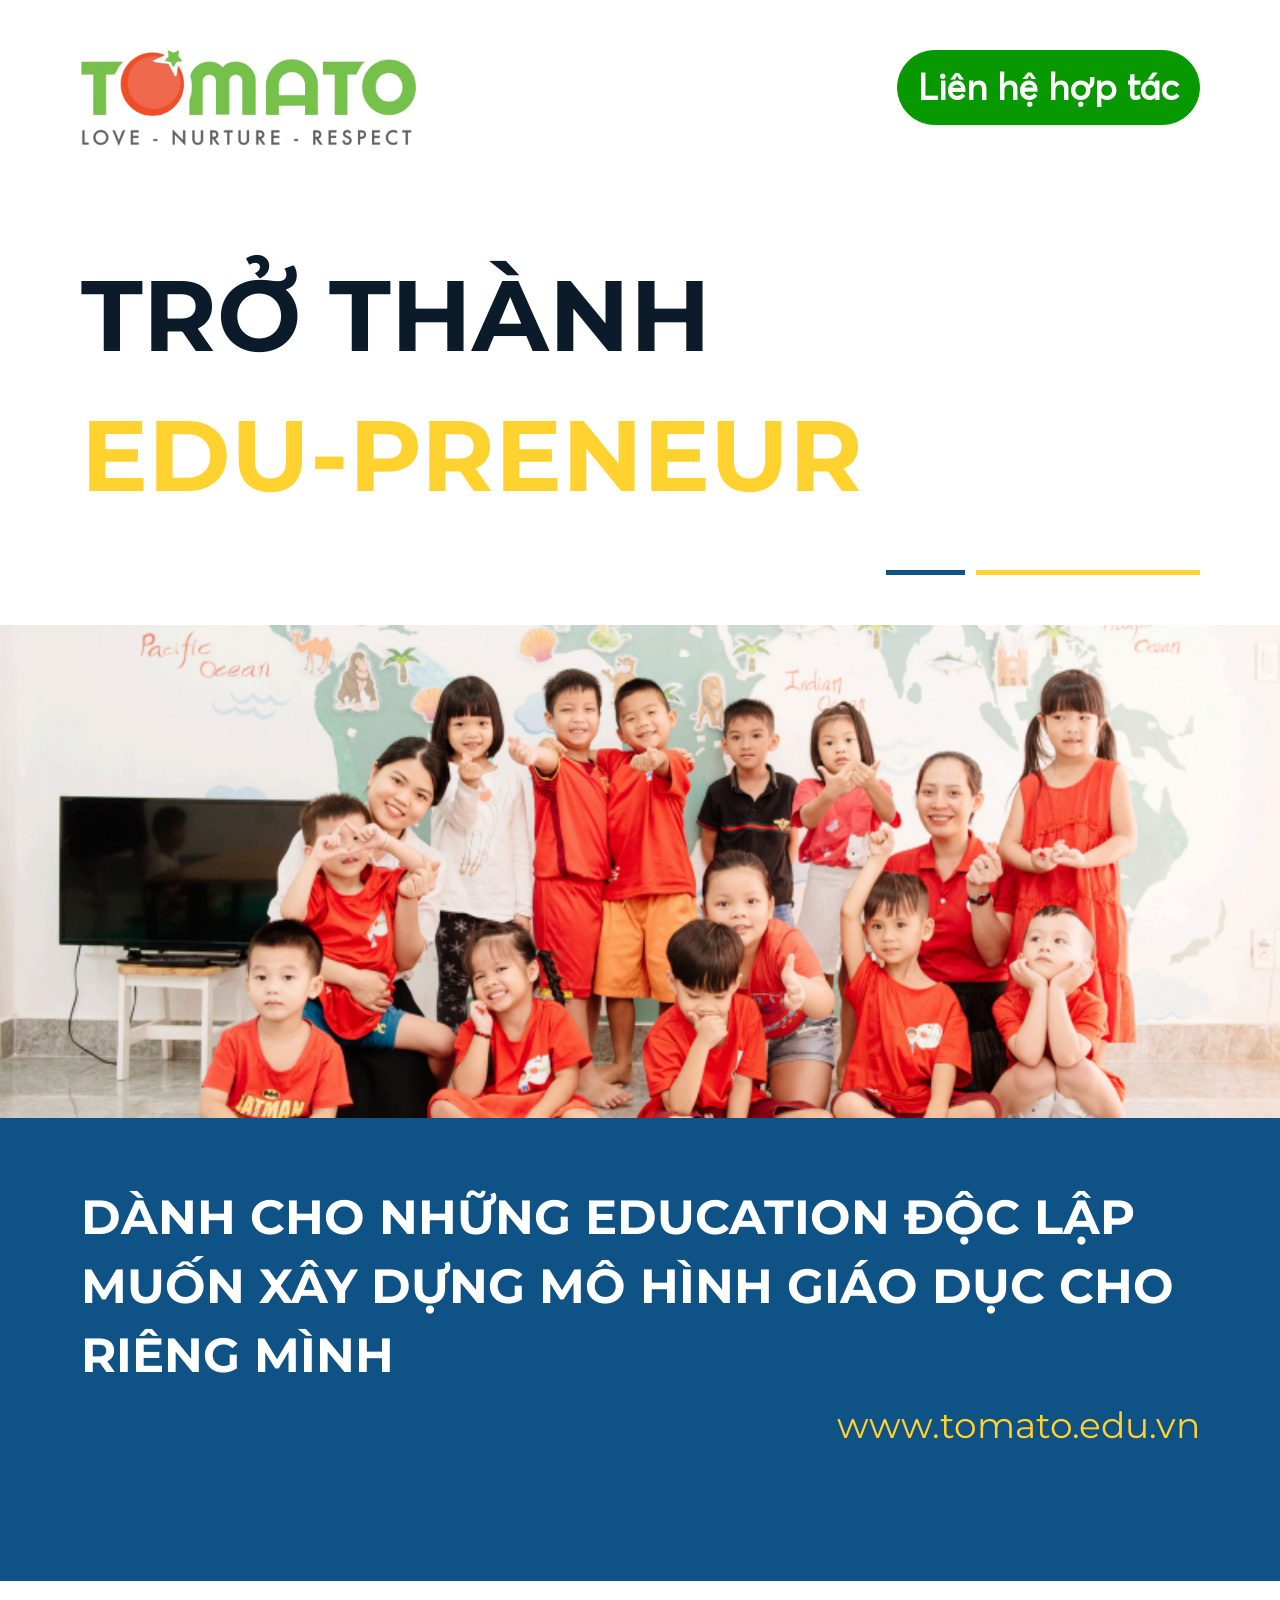
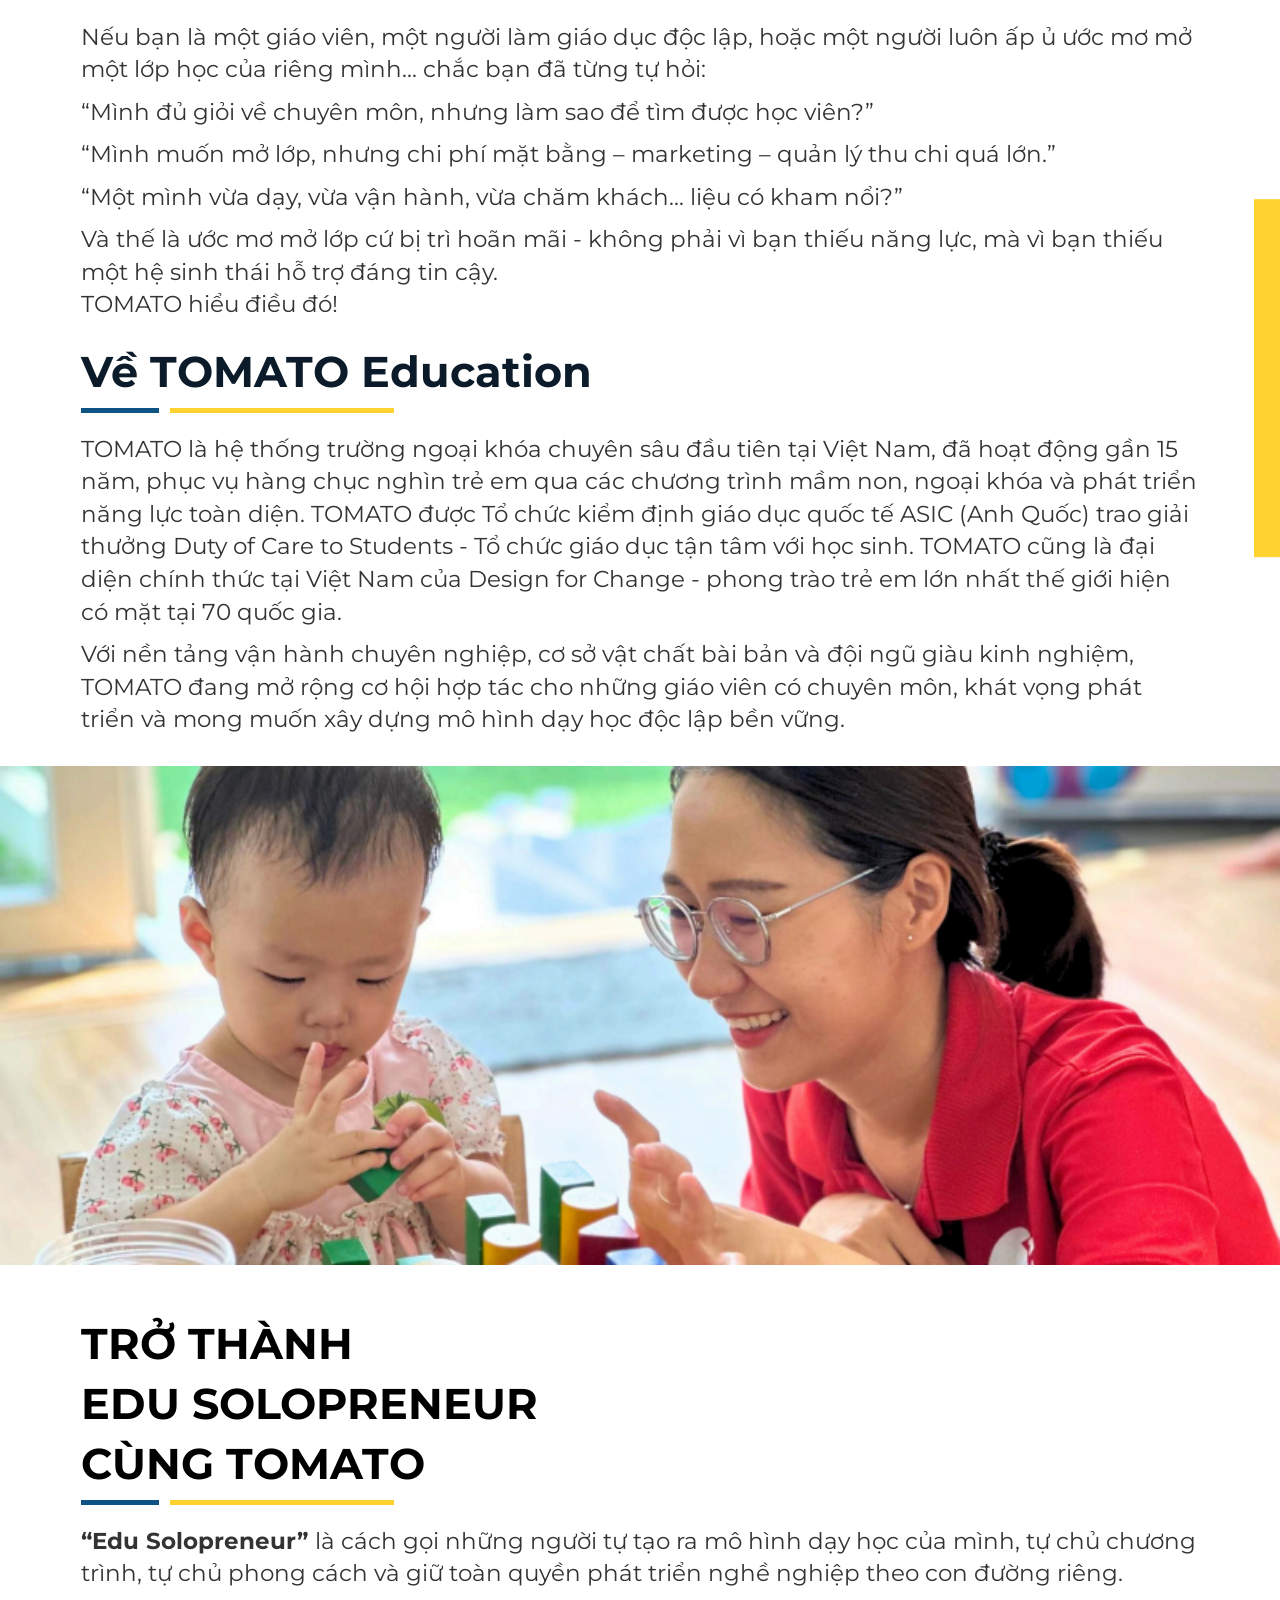
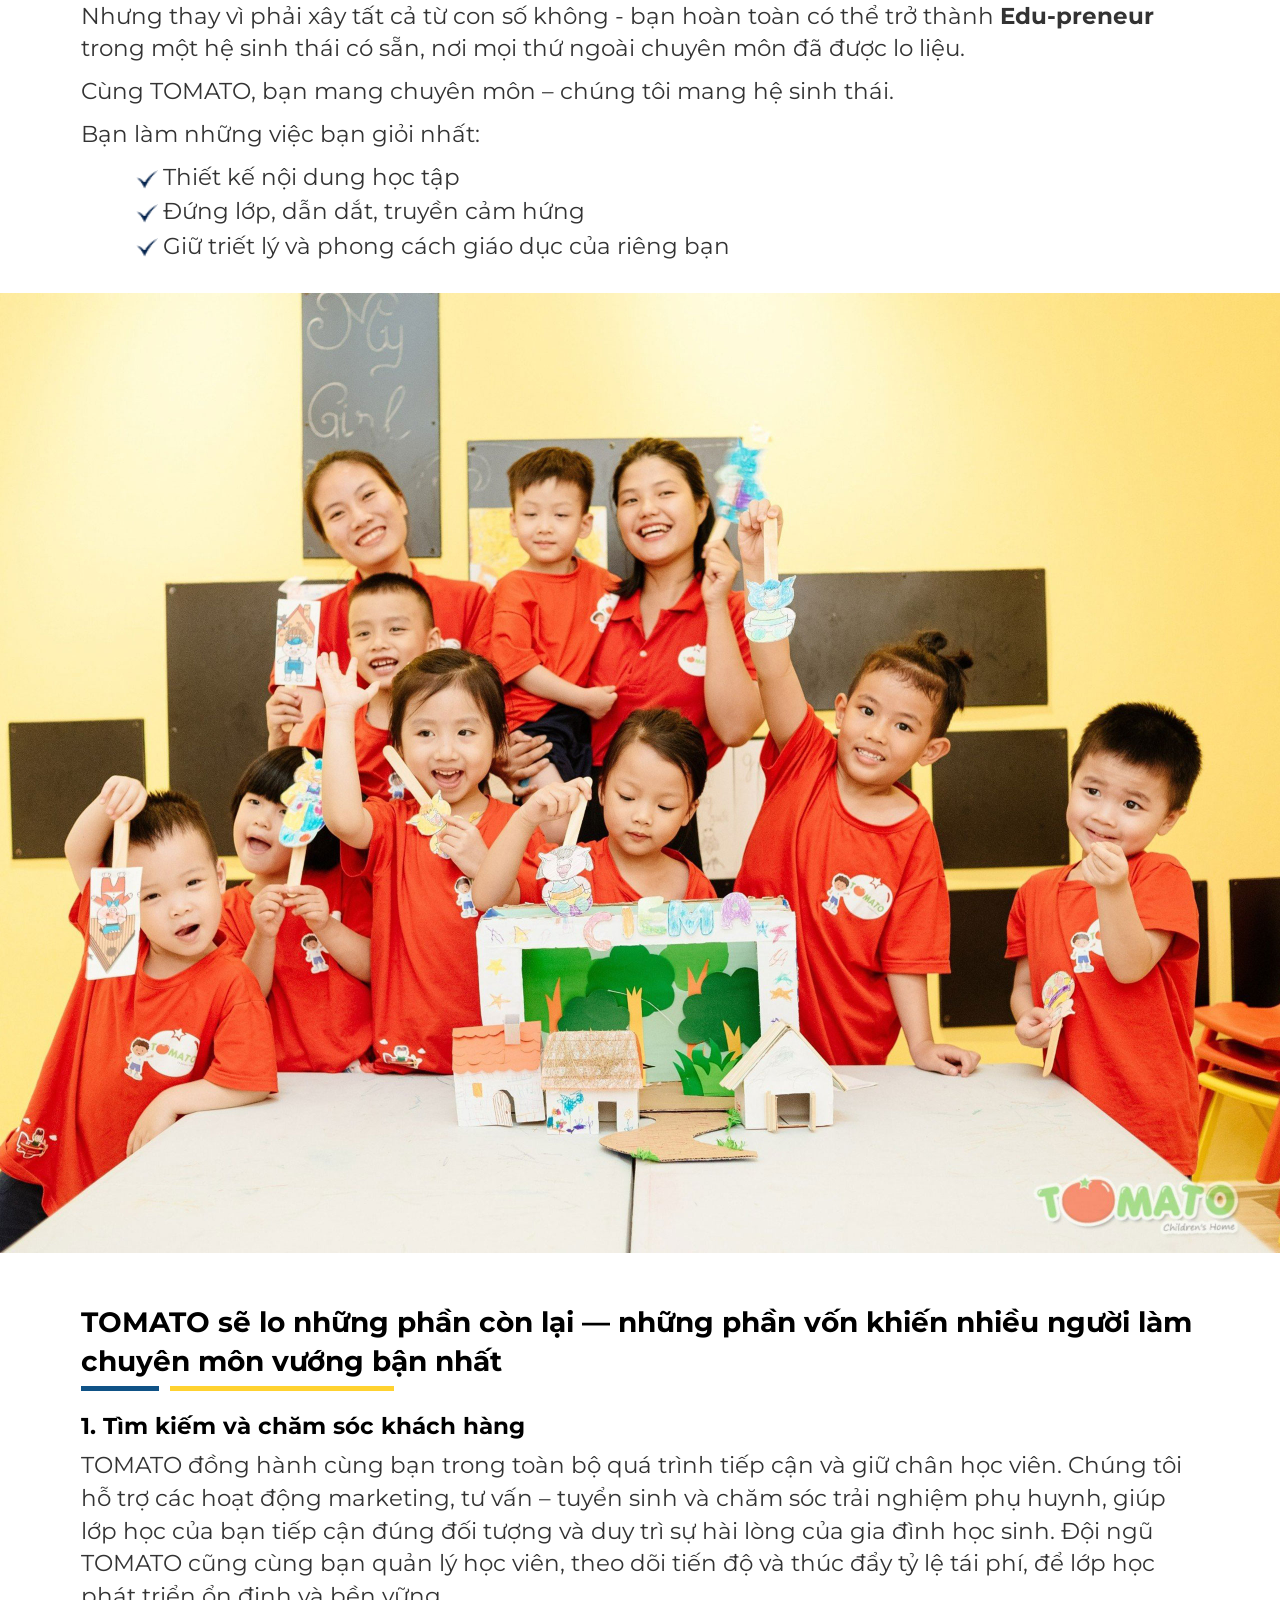
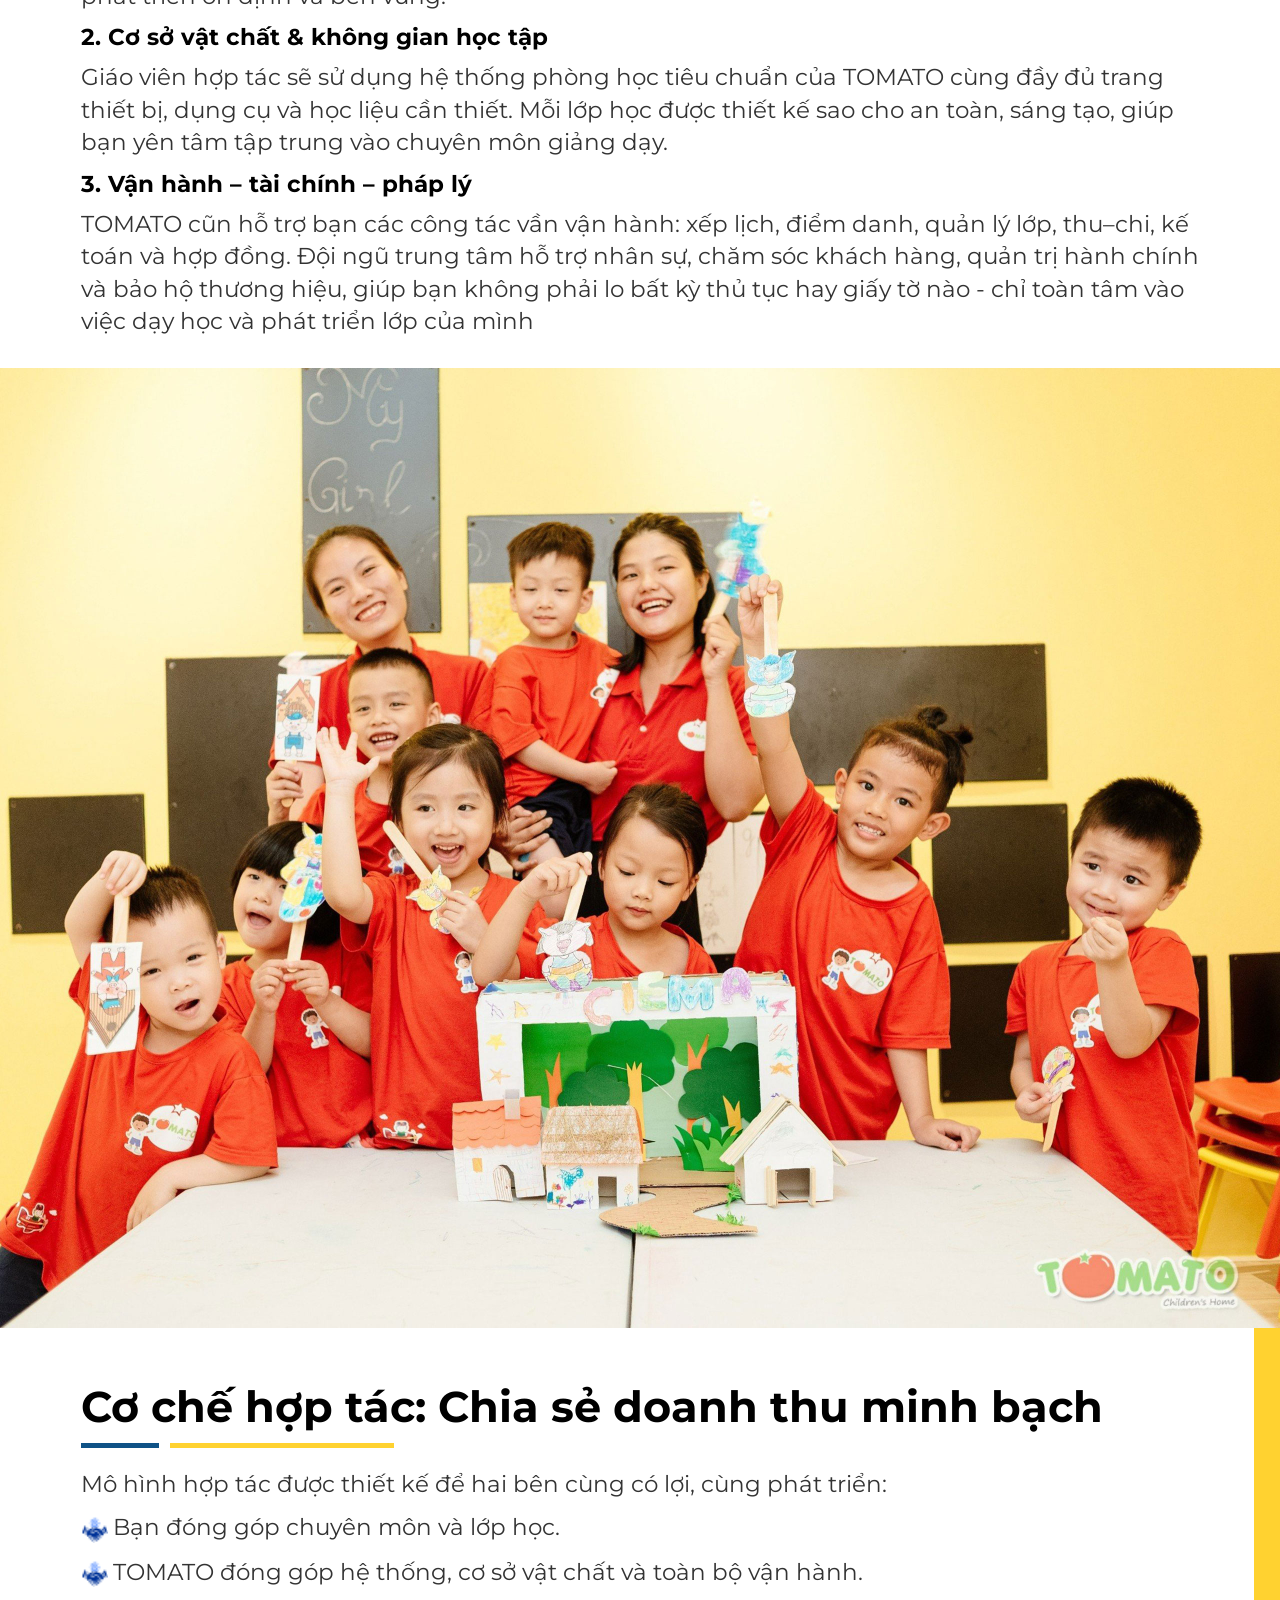
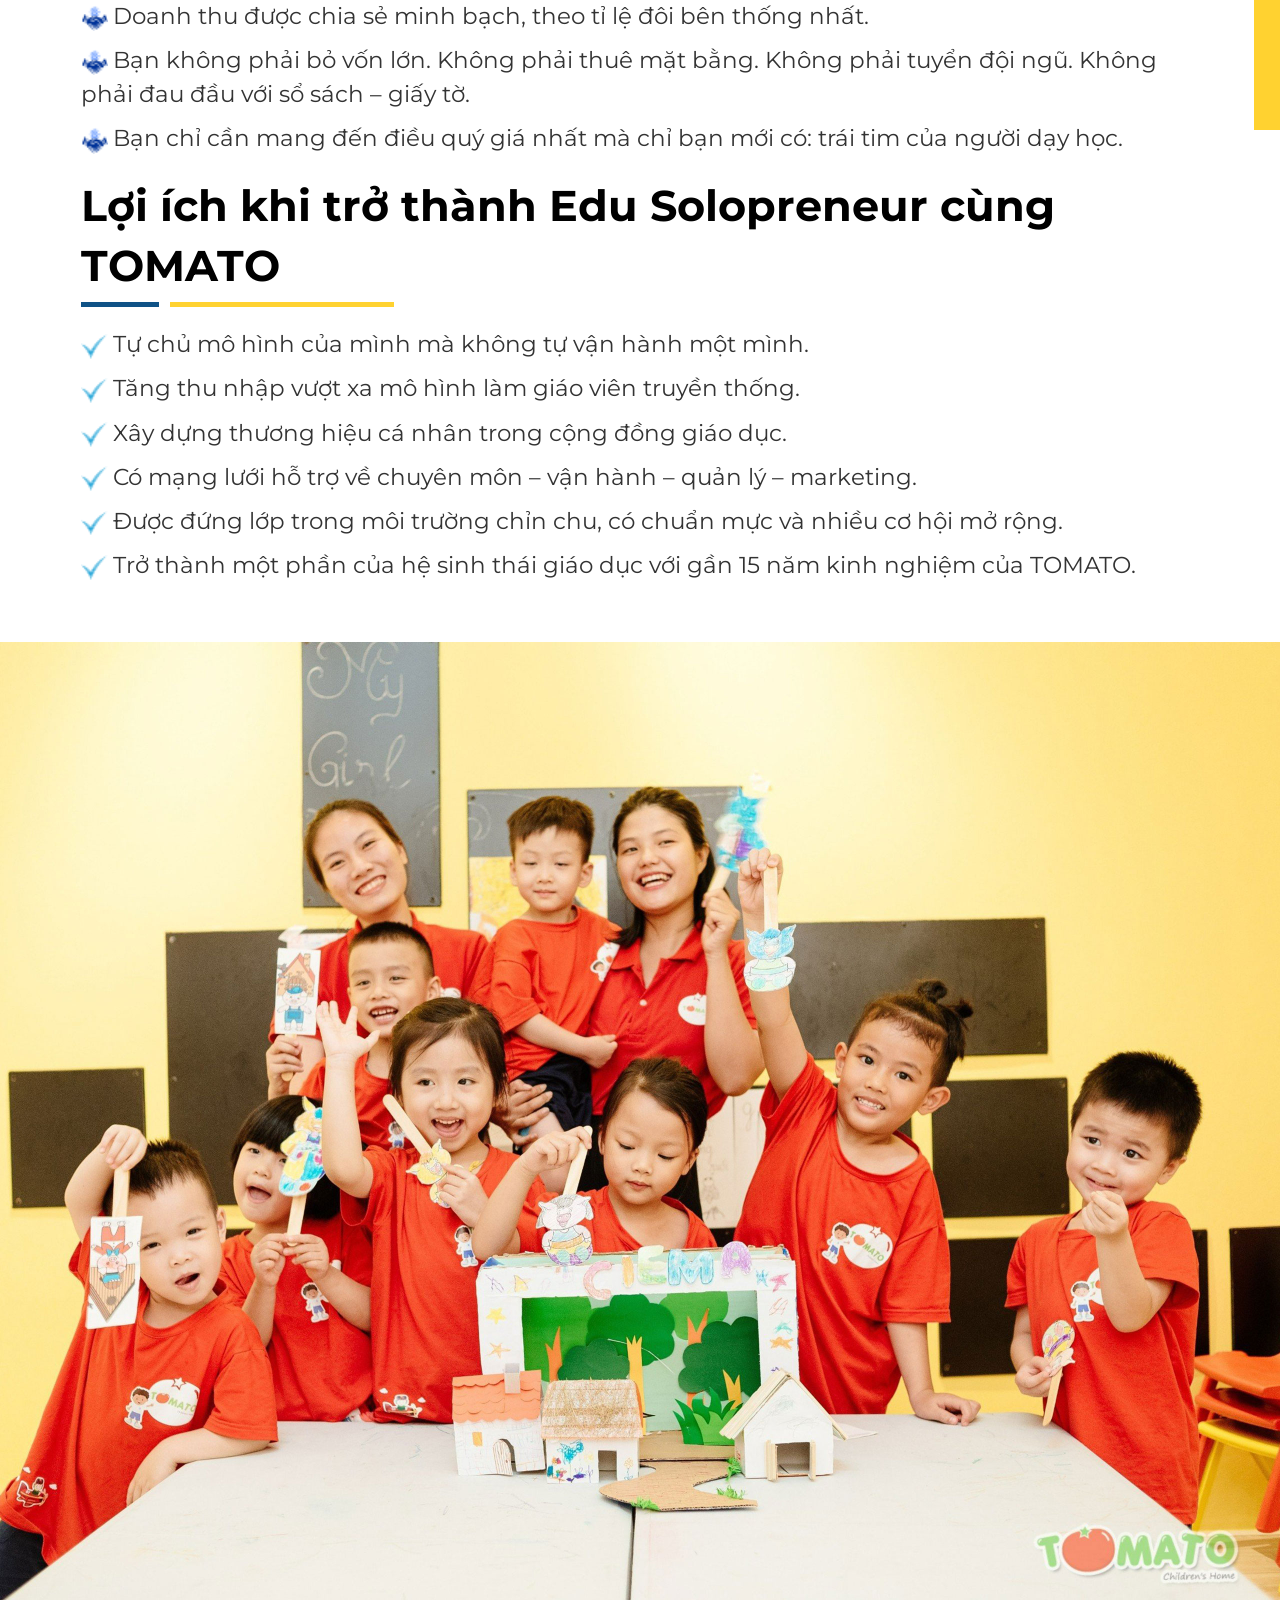
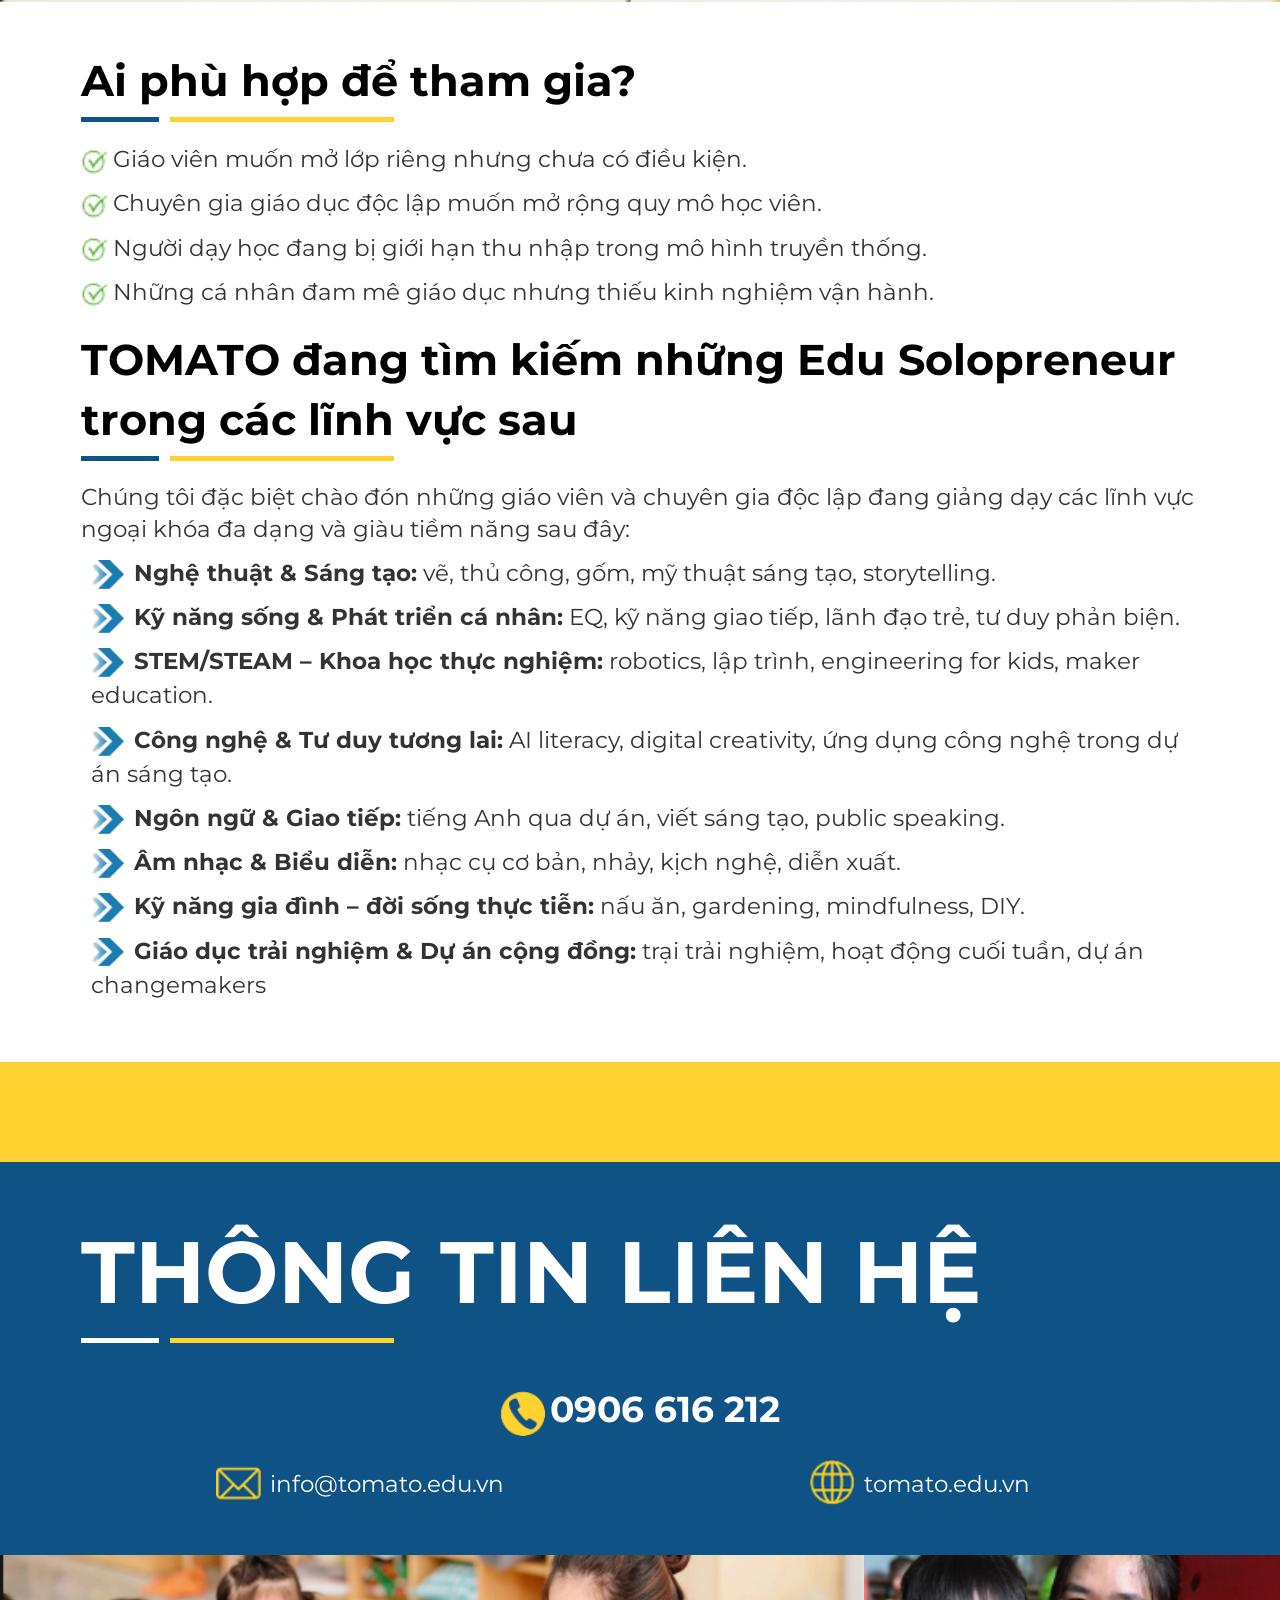
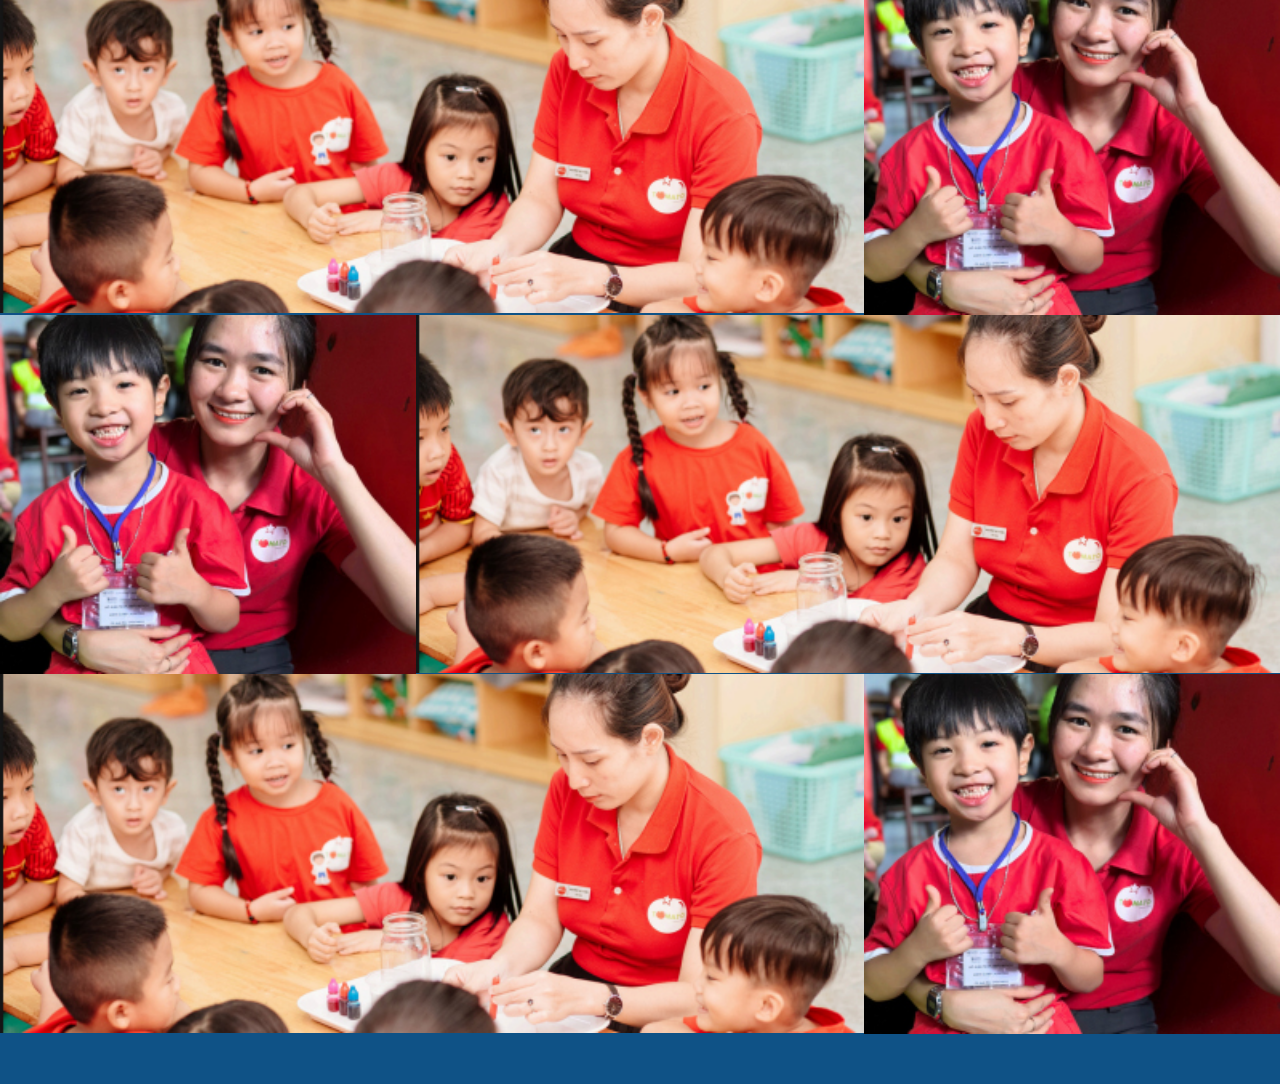
==== edu-preneur.html @ 55b8531f "update page" ====
<!DOCTYPE html>
<html>
<head>
  <meta charset="utf-8">
  <title></title>	
  <meta name="viewport" content="width=device-width, initial-scale=1">
  <link href="vendor/bootstrap/bootstrap.min.css" rel="stylesheet" type="text/css">
  <link href="vendor/bootstrap-5/bootstrap.min.css" rel="stylesheet" type="text/css">
  <link href="vendor/wow/animation.css" rel="stylesheet" type="text/css">
  <link rel="preconnect" href="https://fonts.googleapis.com">
  <link rel="preconnect" href="https://fonts.gstatic.com" crossorigin>
  <link href="https://fonts.googleapis.com/css2?family=Montserrat:wght@300;500;700&display=swap" rel="stylesheet">
  <link href="vendor/owlcarousel/owl.carousel.min.css" rel="stylesheet" type="text/css">
  <link href="vendor/owlcarousel/owl.theme.default.min.css" rel="stylesheet" type="text/css">
  <link href="vendor/fancybox/jquery.fancybox.min.css" rel="stylesheet" type="text/css">
  <link href="vendor/semantic/semantic.min.css" rel="stylesheet">
  <link href="css/style.css" rel="stylesheet" media="screen">
</head>
<body>
    <div class="page-main page-preneur">
        <div class="container">
            <div class="md-header clearfix">
                <a href="#" class="logo"><img src="./images/preneur/logo.png" alt=""></a>
                <a href="https://forms.gle/WWkGbHKQeKwdA5vWA" target="_blank" class="md-button">Liên hệ hợp tác</a>
            </div>
            
        </div>
        <div class="section-1" id="section-1">
            <div class="container">
                <h1>Trở thành <span>edu-preneur</span></h1>
                

            </div>
            <img src="./images/preneur/img-1.jpg" alt="">
            <div class="md-content">
                <div class="container">
                    <p>Dành cho những education độc lập muốn xây dựng mô hình giáo dục cho riêng mình</p>
                    <a href="https://tomato.edu.vn/" target="_blank">www.tomato.edu.vn</a>
                </div>
            </div>
        </div>
        <div class="section-6">
            <div class="md-relative">
                <div class="container">
                    <div class="md-top">
                        <p>Nếu bạn là một giáo viên, một người làm giáo dục độc lập, hoặc một người luôn ấp ủ ước mơ mở một lớp học của riêng mình... chắc bạn đã từng tự hỏi:</p>
                        <p>“Mình đủ giỏi về chuyên môn, nhưng làm sao để tìm được học viên?”</p>
                        <p>“Mình muốn mở lớp, nhưng chi phí mặt bằng – marketing – quản lý thu chi quá lớn.”</p>
                        <p>“Một mình vừa dạy, vừa vận hành, vừa chăm khách... liệu có kham nổi?”</p>
                        <p>Và thế là ước mơ mở lớp cứ bị trì hoãn mãi - không phải vì bạn thiếu năng lực, mà vì bạn thiếu một hệ sinh thái hỗ trợ đáng tin cậy. <br> TOMATO hiểu điều đó!</p>
                    </div>
                    <h2>Về TOMATO Education</h2>
                    <div class="md-bot">
                        <p>TOMATO là hệ thống trường ngoại khóa chuyên sâu đầu tiên tại Việt Nam, đã hoạt động gần 15 năm, phục vụ hàng chục nghìn trẻ em qua các chương trình mầm non, ngoại khóa và phát triển năng lực toàn diện. TOMATO được Tổ chức kiểm định giáo dục quốc tế ASIC (Anh Quốc) trao giải thưởng Duty of Care to Students - Tổ chức giáo dục tận tâm với học sinh. TOMATO cũng là đại diện chính thức tại Việt Nam của Design for Change - phong trào trẻ em lớn nhất thế giới hiện có mặt tại 70 quốc gia.</p>
                        <p>Với nền tảng vận hành chuyên nghiệp, cơ sở vật chất bài bản và đội ngũ giàu kinh nghiệm, TOMATO đang mở rộng cơ hội hợp tác cho những giáo viên có chuyên môn, khát vọng phát triển và mong muốn xây dựng mô hình dạy học độc lập bền vững.</p>
                    </div>
                    
                </div>
                <div class="bg-sc-6"></div>
            </div>
            <img src="./images/preneur/img-2.jpg" alt="">
        </div>
        <div class="section-7">
            <div class="container">
                <h2>Trở thành <br>edu SOLOPRENEUR<br>CÙNG TOMATO</h2>
                <div class="md-content">
                    <p><strong>“Edu Solopreneur” </strong>là cách gọi những người tự tạo ra mô hình dạy học của mình, tự chủ chương trình, tự chủ phong cách và giữ toàn quyền phát triển nghề nghiệp theo con đường riêng.</p>
                    <p>Nhưng thay vì phải xây tất cả từ con số không - bạn hoàn toàn có thể trở thành <strong>Edu-preneur</strong> trong một hệ sinh thái có sẵn, nơi mọi thứ ngoài chuyên môn đã được lo liệu.</p>
                    <p>Cùng TOMATO, bạn mang chuyên môn – chúng tôi mang hệ sinh thái.</p>
                    <p>Bạn làm những việc bạn giỏi nhất:</p>
                    <span><img src="./images/preneur/ico-1.png" alt="">Thiết kế nội dung học tập</span>
                    <span><img src="./images/preneur/ico-1.png" alt="">Đứng lớp, dẫn dắt, truyền cảm hứng</span>
                    <span><img src="./images/preneur/ico-1.png" alt="">Giữ triết lý và phong cách giáo dục của riêng bạn</span>
                </div>
                
            </div>
            <img src="./images/slide-2.jpg" alt="">
        </div>
        <div class="section-8">
            <div class="container">
                <h2>TOMATO sẽ lo những phần còn lại — những phần vốn khiến nhiều người làm chuyên môn vướng bận nhất</h2>
                <h6>1. Tìm kiếm và chăm sóc khách hàng</h6>
                <p>TOMATO đồng hành cùng bạn trong toàn bộ quá trình tiếp cận và giữ chân học viên. Chúng tôi hỗ trợ các hoạt động marketing, tư vấn – tuyển sinh và chăm sóc trải nghiệm phụ huynh, giúp lớp học của bạn tiếp cận đúng đối tượng và duy trì sự hài lòng của gia đình học sinh. Đội ngũ TOMATO cũng cùng bạn quản lý học viên, theo dõi tiến độ và thúc đẩy tỷ lệ tái phí, để lớp học phát triển ổn định và bền vững.</p>
                <h6>2. Cơ sở vật chất & không gian học tập</h6>
                <p>Giáo viên hợp tác sẽ sử dụng hệ thống phòng học tiêu chuẩn của TOMATO cùng đầy đủ trang thiết bị, dụng cụ và học liệu cần thiết. Mỗi lớp học được thiết kế sao cho an toàn, sáng tạo, giúp bạn yên tâm tập trung vào chuyên môn giảng dạy.</p>
                <h6>3. Vận hành – tài chính – pháp lý</h6>
                <p>TOMATO cũn hỗ trợ bạn các công tác vần vận hành: xếp lịch, điểm danh, quản lý lớp, thu–chi, kế toán và hợp đồng. Đội ngũ trung tâm hỗ trợ nhân sự, chăm sóc khách hàng, quản trị hành chính và bảo hộ thương hiệu, giúp bạn không phải lo bất kỳ thủ tục hay giấy tờ nào - chỉ toàn tâm vào việc dạy học và phát triển lớp của mình</p>
                
            </div>
            <img src="./images/slide-2.jpg" alt="">
        </div>
        <div class="section-9">
           <div class="md-relative">
               <div class="container">
                   <h2>Cơ chế hợp tác: Chia sẻ doanh thu minh bạch</h2>
                   <p>Mô hình hợp tác được thiết kế để hai bên cùng có lợi, cùng phát triển:</p>
                   <span><img src="./images/preneur/ico-4.png" alt="">Bạn đóng góp chuyên môn và lớp học.</span>
                   <span><img src="./images/preneur/ico-4.png" alt="">TOMATO đóng góp hệ thống, cơ sở vật chất và toàn bộ vận hành.</span>
                   <span><img src="./images/preneur/ico-4.png" alt="">Doanh thu được chia sẻ minh bạch, theo tỉ lệ đôi bên thống nhất.</span>
                   <span><img src="./images/preneur/ico-4.png" alt="">Bạn không phải bỏ vốn lớn. Không phải thuê mặt bằng. Không phải tuyển đội ngũ. Không phải đau đầu với sổ sách – giấy tờ.</span>
                   <span><img src="./images/preneur/ico-4.png" alt="">Bạn chỉ cần mang đến điều quý giá nhất mà chỉ bạn mới có: trái tim của người dạy học.</span>
                   <h2>Lợi ích khi trở thành Edu Solopreneur cùng TOMATO</h2>
                   <span><img src="./images/preneur/ico-5.png" alt="">Tự chủ mô hình của mình mà không tự vận hành một mình.</span>
                   <span><img src="./images/preneur/ico-5.png" alt="">Tăng thu nhập vượt xa mô hình làm giáo viên truyền thống.</span>
                   <span><img src="./images/preneur/ico-5.png" alt="">Xây dựng thương hiệu cá nhân trong cộng đồng giáo dục.</span>
                   <span><img src="./images/preneur/ico-5.png" alt="">Có mạng lưới hỗ trợ về chuyên môn – vận hành – quản lý – marketing.</span>
                   <span><img src="./images/preneur/ico-5.png" alt="">Được đứng lớp trong môi trường chỉn chu, có chuẩn mực và nhiều cơ hội mở rộng.</span>
                   <span><img src="./images/preneur/ico-5.png" alt="">Trở thành một phần của hệ sinh thái giáo dục với gần 15 năm kinh nghiệm của TOMATO.</span>
               </div>
               <div class="bg-re-9"></div>
           </div>
            <img src="./images/slide-2.jpg" alt="" class="img-sc-9">
            <div class="container">
                <h2>Ai phù hợp để tham gia?</h2>
                <span><img src="./images/preneur/ico-3.png" alt="">Giáo viên muốn mở lớp riêng nhưng chưa có điều kiện.</span>
                <span><img src="./images/preneur/ico-3.png" alt="">Chuyên gia giáo dục độc lập muốn mở rộng quy mô học viên.</span>
                <span><img src="./images/preneur/ico-3.png" alt="">Người dạy học đang bị giới hạn thu nhập trong mô hình truyền thống.</span>
                <span><img src="./images/preneur/ico-3.png" alt="">Những cá nhân đam mê giáo dục nhưng thiếu kinh nghiệm vận hành.</span>
                <h2>TOMATO đang tìm kiếm những Edu Solopreneur trong các lĩnh vực sau</h2>
                <p>Chúng tôi đặc biệt chào đón những giáo viên và chuyên gia độc lập đang giảng dạy các lĩnh vực ngoại khóa đa dạng và giàu tiềm năng sau đây:</p>
                <div class="md-bot">
                    <span><img src="./images/preneur/ico-2.png" alt=""><strong>Nghệ thuật & Sáng tạo:</strong> vẽ, thủ công, gốm, mỹ thuật sáng tạo, storytelling.</span>
                    <span><img src="./images/preneur/ico-2.png" alt=""><strong>Kỹ năng sống & Phát triển cá nhân:</strong> EQ, kỹ năng giao tiếp, lãnh đạo trẻ, tư duy phản biện.</span>
                    <span><img src="./images/preneur/ico-2.png" alt=""><strong>STEM/STEAM – Khoa học thực nghiệm:</strong> robotics, lập trình, engineering for kids, maker education.</span>
                    <span><img src="./images/preneur/ico-2.png" alt=""><strong>Công nghệ & Tư duy tương lai:</strong> AI literacy, digital creativity, ứng dụng công nghệ trong dự án sáng tạo.</span>
                    <span><img src="./images/preneur/ico-2.png" alt=""><strong>Ngôn ngữ & Giao tiếp:</strong> tiếng Anh qua dự án, viết sáng tạo, public speaking.</span>
                    <span><img src="./images/preneur/ico-2.png" alt=""><strong>Âm nhạc & Biểu diễn:</strong> nhạc cụ cơ bản, nhảy, kịch nghệ, diễn xuất.</span>
                    <span><img src="./images/preneur/ico-2.png" alt=""><strong>Kỹ năng gia đình – đời sống thực tiễn:</strong> nấu ăn, gardening, mindfulness, DIY.</span>
                    <span><img src="./images/preneur/ico-2.png" alt=""><strong>Giáo dục trải nghiệm & Dự án cộng đồng:</strong> trại trải nghiệm, hoạt động cuối tuần, dự án changemakers</span>
                </div>
                <div class="bg-sc-9"></div>
            </div>
        </div>
    </div>
    <footer class="footer-preneur">
        <div class="container">
            <h2>THÔNG TIN LIÊN HỆ</h2>
            <div class="md-col">
                <a href="tel:0906616212">
                    <img src="./images/preneur/ico-phone.png" alt="">
                    <span>0906 616 212</span>
                </a>
            </div>
            <div class="md-col-1 clearfix">
                <a href="mailto:info@tomato.edu.vn">
                    <img src="./images/preneur/ico-mail.png" alt="">
                    <span>info@tomato.edu.vn</span>
                </a>
                <a href="https://tomato.edu.vn/" target="_blank">
                    <img src="./images/preneur/ico-web.png" alt="">
                    <span>tomato.edu.vn</span>
                </a>
            </div>
        </div>
        <div class="md-img">
            <div class="md-row clearfix">
                <div class="md-col-1">
                    <img src="./images/preneur/img-3.jpg" alt="">
                </div>
                <div class="md-col-2">
                    <img src="./images/preneur/img-4.jpg" alt="">
                </div>
            </div>
            <div class="md-row clearfix">
                <div class="md-col-2">
                    <img src="./images/preneur/img-4.jpg" alt="">
                </div>
                <div class="md-col-1">
                    <img src="./images/preneur/img-3.jpg" alt="">
                </div>
            </div>
            <div class="md-row clearfix">
                <div class="md-col-1">
                    <img src="./images/preneur/img-3.jpg" alt="">
                </div>
                <div class="md-col-2">
                    <img src="./images/preneur/img-4.jpg" alt="">
                </div>
            </div>
        </div>
    </footer>
</body>
<script src="vendor/jquery/jquery-3.4.1.min.js"></script>
<script src="vendor/bootstrap/bootstrap.min.js"></script>
<script src="vendor/bootstrap-5/bootstrap.min.js"></script>
<script src="vendor/owlcarousel/owl.carousel.min.js"></script>
<script src="vendor/wow/wow.min.js" type="text/javascript"></script>
<script src="vendor/fancybox/jquery.fancybox.min.js" type="text/javascript" ></script>
<script src="vendor/semantic/semantic.js" type="text/javascript" ></script>
<script src="vendor/semantic/semantic.min.js" type="text/javascript" ></script>
<script src="scripts/main.js"></script>
</html>
---- vendor/wow/animation.css ----
@charset "UTF-8";

/*!
 * animate.css -https://daneden.github.io/animate.css/
 * Version - 3.7.2
 * Licensed under the MIT license - http://opensource.org/licenses/MIT
 *
 * Copyright (c) 2019 Daniel Eden
 */

@-webkit-keyframes bounce {
  from,
  20%,
  53%,
  80%,
  to {
    -webkit-animation-timing-function: cubic-bezier(0.215, 0.61, 0.355, 1);
    animation-timing-function: cubic-bezier(0.215, 0.61, 0.355, 1);
    -webkit-transform: translate3d(0, 0, 0);
    transform: translate3d(0, 0, 0);
  }

  40%,
  43% {
    -webkit-animation-timing-function: cubic-bezier(0.755, 0.05, 0.855, 0.06);
    animation-timing-function: cubic-bezier(0.755, 0.05, 0.855, 0.06);
    -webkit-transform: translate3d(0, -30px, 0);
    transform: translate3d(0, -30px, 0);
  }

  70% {
    -webkit-animation-timing-function: cubic-bezier(0.755, 0.05, 0.855, 0.06);
    animation-timing-function: cubic-bezier(0.755, 0.05, 0.855, 0.06);
    -webkit-transform: translate3d(0, -15px, 0);
    transform: translate3d(0, -15px, 0);
  }

  90% {
    -webkit-transform: translate3d(0, -4px, 0);
    transform: translate3d(0, -4px, 0);
  }
}

@keyframes bounce {
  from,
  20%,
  53%,
  80%,
  to {
    -webkit-animation-timing-function: cubic-bezier(0.215, 0.61, 0.355, 1);
    animation-timing-function: cubic-bezier(0.215, 0.61, 0.355, 1);
    -webkit-transform: translate3d(0, 0, 0);
    transform: translate3d(0, 0, 0);
  }

  40%,
  43% {
    -webkit-animation-timing-function: cubic-bezier(0.755, 0.05, 0.855, 0.06);
    animation-timing-function: cubic-bezier(0.755, 0.05, 0.855, 0.06);
    -webkit-transform: translate3d(0, -30px, 0);
    transform: translate3d(0, -30px, 0);
  }

  70% {
    -webkit-animation-timing-function: cubic-bezier(0.755, 0.05, 0.855, 0.06);
    animation-timing-function: cubic-bezier(0.755, 0.05, 0.855, 0.06);
    -webkit-transform: translate3d(0, -15px, 0);
    transform: translate3d(0, -15px, 0);
  }

  90% {
    -webkit-transform: translate3d(0, -4px, 0);
    transform: translate3d(0, -4px, 0);
  }
}

.bounce {
  -webkit-animation-name: bounce;
  animation-name: bounce;
  -webkit-transform-origin: center bottom;
  transform-origin: center bottom;
}

@-webkit-keyframes flash {
  from,
  50%,
  to {
    opacity: 1;
  }

  25%,
  75% {
    opacity: 0;
  }
}

@keyframes flash {
  from,
  50%,
  to {
    opacity: 1;
  }

  25%,
  75% {
    opacity: 0;
  }
}

.flash {
  -webkit-animation-name: flash;
  animation-name: flash;
}

/* originally authored by Nick Pettit - https://github.com/nickpettit/glide */

@-webkit-keyframes pulse {
  from {
    -webkit-transform: scale3d(1, 1, 1);
    transform: scale3d(1, 1, 1);
  }

  50% {
    -webkit-transform: scale3d(1.05, 1.05, 1.05);
    transform: scale3d(1.05, 1.05, 1.05);
  }

  to {
    -webkit-transform: scale3d(1, 1, 1);
    transform: scale3d(1, 1, 1);
  }
}

@keyframes pulse {
  from {
    -webkit-transform: scale3d(1, 1, 1);
    transform: scale3d(1, 1, 1);
  }

  50% {
    -webkit-transform: scale3d(1.05, 1.05, 1.05);
    transform: scale3d(1.05, 1.05, 1.05);
  }

  to {
    -webkit-transform: scale3d(1, 1, 1);
    transform: scale3d(1, 1, 1);
  }
}

.pulse {
  -webkit-animation-name: pulse;
  animation-name: pulse;
}

@-webkit-keyframes rubberBand {
  from {
    -webkit-transform: scale3d(1, 1, 1);
    transform: scale3d(1, 1, 1);
  }

  30% {
    -webkit-transform: scale3d(1.25, 0.75, 1);
    transform: scale3d(1.25, 0.75, 1);
  }

  40% {
    -webkit-transform: scale3d(0.75, 1.25, 1);
    transform: scale3d(0.75, 1.25, 1);
  }

  50% {
    -webkit-transform: scale3d(1.15, 0.85, 1);
    transform: scale3d(1.15, 0.85, 1);
  }

  65% {
    -webkit-transform: scale3d(0.95, 1.05, 1);
    transform: scale3d(0.95, 1.05, 1);
  }

  75% {
    -webkit-transform: scale3d(1.05, 0.95, 1);
    transform: scale3d(1.05, 0.95, 1);
  }

  to {
    -webkit-transform: scale3d(1, 1, 1);
    transform: scale3d(1, 1, 1);
  }
}

@keyframes rubberBand {
  from {
    -webkit-transform: scale3d(1, 1, 1);
    transform: scale3d(1, 1, 1);
  }

  30% {
    -webkit-transform: scale3d(1.25, 0.75, 1);
    transform: scale3d(1.25, 0.75, 1);
  }

  40% {
    -webkit-transform: scale3d(0.75, 1.25, 1);
    transform: scale3d(0.75, 1.25, 1);
  }

  50% {
    -webkit-transform: scale3d(1.15, 0.85, 1);
    transform: scale3d(1.15, 0.85, 1);
  }

  65% {
    -webkit-transform: scale3d(0.95, 1.05, 1);
    transform: scale3d(0.95, 1.05, 1);
  }

  75% {
    -webkit-transform: scale3d(1.05, 0.95, 1);
    transform: scale3d(1.05, 0.95, 1);
  }

  to {
    -webkit-transform: scale3d(1, 1, 1);
    transform: scale3d(1, 1, 1);
  }
}

.rubberBand {
  -webkit-animation-name: rubberBand;
  animation-name: rubberBand;
}

@-webkit-keyframes shake {
  from,
  to {
    -webkit-transform: translate3d(0, 0, 0);
    transform: translate3d(0, 0, 0);
  }

  10%,
  30%,
  50%,
  70%,
  90% {
    -webkit-transform: translate3d(-10px, 0, 0);
    transform: translate3d(-10px, 0, 0);
  }

  20%,
  40%,
  60%,
  80% {
    -webkit-transform: translate3d(10px, 0, 0);
    transform: translate3d(10px, 0, 0);
  }
}

@keyframes shake {
  from,
  to {
    -webkit-transform: translate3d(0, 0, 0);
    transform: translate3d(0, 0, 0);
  }

  10%,
  30%,
  50%,
  70%,
  90% {
    -webkit-transform: translate3d(-10px, 0, 0);
    transform: translate3d(-10px, 0, 0);
  }

  20%,
  40%,
  60%,
  80% {
    -webkit-transform: translate3d(10px, 0, 0);
    transform: translate3d(10px, 0, 0);
  }
}

.shake {
  -webkit-animation-name: shake;
  animation-name: shake;
}

@-webkit-keyframes headShake {
  0% {
    -webkit-transform: translateX(0);
    transform: translateX(0);
  }

  6.5% {
    -webkit-transform: translateX(-6px) rotateY(-9deg);
    transform: translateX(-6px) rotateY(-9deg);
  }

  18.5% {
    -webkit-transform: translateX(5px) rotateY(7deg);
    transform: translateX(5px) rotateY(7deg);
  }

  31.5% {
    -webkit-transform: translateX(-3px) rotateY(-5deg);
    transform: translateX(-3px) rotateY(-5deg);
  }

  43.5% {
    -webkit-transform: translateX(2px) rotateY(3deg);
    transform: translateX(2px) rotateY(3deg);
  }

  50% {
    -webkit-transform: translateX(0);
    transform: translateX(0);
  }
}

@keyframes headShake {
  0% {
    -webkit-transform: translateX(0);
    transform: translateX(0);
  }

  6.5% {
    -webkit-transform: translateX(-6px) rotateY(-9deg);
    transform: translateX(-6px) rotateY(-9deg);
  }

  18.5% {
    -webkit-transform: translateX(5px) rotateY(7deg);
    transform: translateX(5px) rotateY(7deg);
  }

  31.5% {
    -webkit-transform: translateX(-3px) rotateY(-5deg);
    transform: translateX(-3px) rotateY(-5deg);
  }

  43.5% {
    -webkit-transform: translateX(2px) rotateY(3deg);
    transform: translateX(2px) rotateY(3deg);
  }

  50% {
    -webkit-transform: translateX(0);
    transform: translateX(0);
  }
}

.headShake {
  -webkit-animation-timing-function: ease-in-out;
  animation-timing-function: ease-in-out;
  -webkit-animation-name: headShake;
  animation-name: headShake;
}

@-webkit-keyframes swing {
  20% {
    -webkit-transform: rotate3d(0, 0, 1, 15deg);
    transform: rotate3d(0, 0, 1, 15deg);
  }

  40% {
    -webkit-transform: rotate3d(0, 0, 1, -10deg);
    transform: rotate3d(0, 0, 1, -10deg);
  }

  60% {
    -webkit-transform: rotate3d(0, 0, 1, 5deg);
    transform: rotate3d(0, 0, 1, 5deg);
  }

  80% {
    -webkit-transform: rotate3d(0, 0, 1, -5deg);
    transform: rotate3d(0, 0, 1, -5deg);
  }

  to {
    -webkit-transform: rotate3d(0, 0, 1, 0deg);
    transform: rotate3d(0, 0, 1, 0deg);
  }
}

@keyframes swing {
  20% {
    -webkit-transform: rotate3d(0, 0, 1, 15deg);
    transform: rotate3d(0, 0, 1, 15deg);
  }

  40% {
    -webkit-transform: rotate3d(0, 0, 1, -10deg);
    transform: rotate3d(0, 0, 1, -10deg);
  }

  60% {
    -webkit-transform: rotate3d(0, 0, 1, 5deg);
    transform: rotate3d(0, 0, 1, 5deg);
  }

  80% {
    -webkit-transform: rotate3d(0, 0, 1, -5deg);
    transform: rotate3d(0, 0, 1, -5deg);
  }

  to {
    -webkit-transform: rotate3d(0, 0, 1, 0deg);
    transform: rotate3d(0, 0, 1, 0deg);
  }
}

.swing {
  -webkit-transform-origin: top center;
  transform-origin: top center;
  -webkit-animation-name: swing;
  animation-name: swing;
}

@-webkit-keyframes tada {
  from {
    -webkit-transform: scale3d(1, 1, 1);
    transform: scale3d(1, 1, 1);
  }

  10%,
  20% {
    -webkit-transform: scale3d(0.9, 0.9, 0.9) rotate3d(0, 0, 1, -3deg);
    transform: scale3d(0.9, 0.9, 0.9) rotate3d(0, 0, 1, -3deg);
  }

  30%,
  50%,
  70%,
  90% {
    -webkit-transform: scale3d(1.1, 1.1, 1.1) rotate3d(0, 0, 1, 3deg);
    transform: scale3d(1.1, 1.1, 1.1) rotate3d(0, 0, 1, 3deg);
  }

  40%,
  60%,
  80% {
    -webkit-transform: scale3d(1.1, 1.1, 1.1) rotate3d(0, 0, 1, -3deg);
    transform: scale3d(1.1, 1.1, 1.1) rotate3d(0, 0, 1, -3deg);
  }

  to {
    -webkit-transform: scale3d(1, 1, 1);
    transform: scale3d(1, 1, 1);
  }
}

@keyframes tada {
  from {
    -webkit-transform: scale3d(1, 1, 1);
    transform: scale3d(1, 1, 1);
  }

  10%,
  20% {
    -webkit-transform: scale3d(0.9, 0.9, 0.9) rotate3d(0, 0, 1, -3deg);
    transform: scale3d(0.9, 0.9, 0.9) rotate3d(0, 0, 1, -3deg);
  }

  30%,
  50%,
  70%,
  90% {
    -webkit-transform: scale3d(1.1, 1.1, 1.1) rotate3d(0, 0, 1, 3deg);
    transform: scale3d(1.1, 1.1, 1.1) rotate3d(0, 0, 1, 3deg);
  }

  40%,
  60%,
  80% {
    -webkit-transform: scale3d(1.1, 1.1, 1.1) rotate3d(0, 0, 1, -3deg);
    transform: scale3d(1.1, 1.1, 1.1) rotate3d(0, 0, 1, -3deg);
  }

  to {
    -webkit-transform: scale3d(1, 1, 1);
    transform: scale3d(1, 1, 1);
  }
}

.tada {
  -webkit-animation-name: tada;
  animation-name: tada;
}

/* originally authored by Nick Pettit - https://github.com/nickpettit/glide */

@-webkit-keyframes wobble {
  from {
    -webkit-transform: translate3d(0, 0, 0);
    transform: translate3d(0, 0, 0);
  }

  15% {
    -webkit-transform: translate3d(-25%, 0, 0) rotate3d(0, 0, 1, -5deg);
    transform: translate3d(-25%, 0, 0) rotate3d(0, 0, 1, -5deg);
  }

  30% {
    -webkit-transform: translate3d(20%, 0, 0) rotate3d(0, 0, 1, 3deg);
    transform: translate3d(20%, 0, 0) rotate3d(0, 0, 1, 3deg);
  }

  45% {
    -webkit-transform: translate3d(-15%, 0, 0) rotate3d(0, 0, 1, -3deg);
    transform: translate3d(-15%, 0, 0) rotate3d(0, 0, 1, -3deg);
  }

  60% {
    -webkit-transform: translate3d(10%, 0, 0) rotate3d(0, 0, 1, 2deg);
    transform: translate3d(10%, 0, 0) rotate3d(0, 0, 1, 2deg);
  }

  75% {
    -webkit-transform: translate3d(-5%, 0, 0) rotate3d(0, 0, 1, -1deg);
    transform: translate3d(-5%, 0, 0) rotate3d(0, 0, 1, -1deg);
  }

  to {
    -webkit-transform: translate3d(0, 0, 0);
    transform: translate3d(0, 0, 0);
  }
}

@keyframes wobble {
  from {
    -webkit-transform: translate3d(0, 0, 0);
    transform: translate3d(0, 0, 0);
  }

  15% {
    -webkit-transform: translate3d(-25%, 0, 0) rotate3d(0, 0, 1, -5deg);
    transform: translate3d(-25%, 0, 0) rotate3d(0, 0, 1, -5deg);
  }

  30% {
    -webkit-transform: translate3d(20%, 0, 0) rotate3d(0, 0, 1, 3deg);
    transform: translate3d(20%, 0, 0) rotate3d(0, 0, 1, 3deg);
  }

  45% {
    -webkit-transform: translate3d(-15%, 0, 0) rotate3d(0, 0, 1, -3deg);
    transform: translate3d(-15%, 0, 0) rotate3d(0, 0, 1, -3deg);
  }

  60% {
    -webkit-transform: translate3d(10%, 0, 0) rotate3d(0, 0, 1, 2deg);
    transform: translate3d(10%, 0, 0) rotate3d(0, 0, 1, 2deg);
  }

  75% {
    -webkit-transform: translate3d(-5%, 0, 0) rotate3d(0, 0, 1, -1deg);
    transform: translate3d(-5%, 0, 0) rotate3d(0, 0, 1, -1deg);
  }

  to {
    -webkit-transform: translate3d(0, 0, 0);
    transform: translate3d(0, 0, 0);
  }
}

.wobble {
  -webkit-animation-name: wobble;
  animation-name: wobble;
}

@-webkit-keyframes jello {
  from,
  11.1%,
  to {
    -webkit-transform: translate3d(0, 0, 0);
    transform: translate3d(0, 0, 0);
  }

  22.2% {
    -webkit-transform: skewX(-12.5deg) skewY(-12.5deg);
    transform: skewX(-12.5deg) skewY(-12.5deg);
  }

  33.3% {
    -webkit-transform: skewX(6.25deg) skewY(6.25deg);
    transform: skewX(6.25deg) skewY(6.25deg);
  }

  44.4% {
    -webkit-transform: skewX(-3.125deg) skewY(-3.125deg);
    transform: skewX(-3.125deg) skewY(-3.125deg);
  }

  55.5% {
    -webkit-transform: skewX(1.5625deg) skewY(1.5625deg);
    transform: skewX(1.5625deg) skewY(1.5625deg);
  }

  66.6% {
    -webkit-transform: skewX(-0.78125deg) skewY(-0.78125deg);
    transform: skewX(-0.78125deg) skewY(-0.78125deg);
  }

  77.7% {
    -webkit-transform: skewX(0.390625deg) skewY(0.390625deg);
    transform: skewX(0.390625deg) skewY(0.390625deg);
  }

  88.8% {
    -webkit-transform: skewX(-0.1953125deg) skewY(-0.1953125deg);
    transform: skewX(-0.1953125deg) skewY(-0.1953125deg);
  }
}

@keyframes jello {
  from,
  11.1%,
  to {
    -webkit-transform: translate3d(0, 0, 0);
    transform: translate3d(0, 0, 0);
  }

  22.2% {
    -webkit-transform: skewX(-12.5deg) skewY(-12.5deg);
    transform: skewX(-12.5deg) skewY(-12.5deg);
  }

  33.3% {
    -webkit-transform: skewX(6.25deg) skewY(6.25deg);
    transform: skewX(6.25deg) skewY(6.25deg);
  }

  44.4% {
    -webkit-transform: skewX(-3.125deg) skewY(-3.125deg);
    transform: skewX(-3.125deg) skewY(-3.125deg);
  }

  55.5% {
    -webkit-transform: skewX(1.5625deg) skewY(1.5625deg);
    transform: skewX(1.5625deg) skewY(1.5625deg);
  }

  66.6% {
    -webkit-transform: skewX(-0.78125deg) skewY(-0.78125deg);
    transform: skewX(-0.78125deg) skewY(-0.78125deg);
  }

  77.7% {
    -webkit-transform: skewX(0.390625deg) skewY(0.390625deg);
    transform: skewX(0.390625deg) skewY(0.390625deg);
  }

  88.8% {
    -webkit-transform: skewX(-0.1953125deg) skewY(-0.1953125deg);
    transform: skewX(-0.1953125deg) skewY(-0.1953125deg);
  }
}

.jello {
  -webkit-animation-name: jello;
  animation-name: jello;
  -webkit-transform-origin: center;
  transform-origin: center;
}

@-webkit-keyframes heartBeat {
  0% {
    -webkit-transform: scale(1);
    transform: scale(1);
  }

  14% {
    -webkit-transform: scale(1.3);
    transform: scale(1.3);
  }

  28% {
    -webkit-transform: scale(1);
    transform: scale(1);
  }

  42% {
    -webkit-transform: scale(1.3);
    transform: scale(1.3);
  }

  70% {
    -webkit-transform: scale(1);
    transform: scale(1);
  }
}

@keyframes heartBeat {
  0% {
    -webkit-transform: scale(1);
    transform: scale(1);
  }

  14% {
    -webkit-transform: scale(1.3);
    transform: scale(1.3);
  }

  28% {
    -webkit-transform: scale(1);
    transform: scale(1);
  }

  42% {
    -webkit-transform: scale(1.3);
    transform: scale(1.3);
  }

  70% {
    -webkit-transform: scale(1);
    transform: scale(1);
  }
}

.heartBeat {
  -webkit-animation-name: heartBeat;
  animation-name: heartBeat;
  -webkit-animation-duration: 1.3s;
  animation-duration: 1.3s;
  -webkit-animation-timing-function: ease-in-out;
  animation-timing-function: ease-in-out;
}

@-webkit-keyframes bounceIn {
  from,
  20%,
  40%,
  60%,
  80%,
  to {
    -webkit-animation-timing-function: cubic-bezier(0.215, 0.61, 0.355, 1);
    animation-timing-function: cubic-bezier(0.215, 0.61, 0.355, 1);
  }

  0% {
    opacity: 0;
    -webkit-transform: scale3d(0.3, 0.3, 0.3);
    transform: scale3d(0.3, 0.3, 0.3);
  }

  20% {
    -webkit-transform: scale3d(1.1, 1.1, 1.1);
    transform: scale3d(1.1, 1.1, 1.1);
  }

  40% {
    -webkit-transform: scale3d(0.9, 0.9, 0.9);
    transform: scale3d(0.9, 0.9, 0.9);
  }

  60% {
    opacity: 1;
    -webkit-transform: scale3d(1.03, 1.03, 1.03);
    transform: scale3d(1.03, 1.03, 1.03);
  }

  80% {
    -webkit-transform: scale3d(0.97, 0.97, 0.97);
    transform: scale3d(0.97, 0.97, 0.97);
  }

  to {
    opacity: 1;
    -webkit-transform: scale3d(1, 1, 1);
    transform: scale3d(1, 1, 1);
  }
}

@keyframes bounceIn {
  from,
  20%,
  40%,
  60%,
  80%,
  to {
    -webkit-animation-timing-function: cubic-bezier(0.215, 0.61, 0.355, 1);
    animation-timing-function: cubic-bezier(0.215, 0.61, 0.355, 1);
  }

  0% {
    opacity: 0;
    -webkit-transform: scale3d(0.3, 0.3, 0.3);
    transform: scale3d(0.3, 0.3, 0.3);
  }

  20% {
    -webkit-transform: scale3d(1.1, 1.1, 1.1);
    transform: scale3d(1.1, 1.1, 1.1);
  }

  40% {
    -webkit-transform: scale3d(0.9, 0.9, 0.9);
    transform: scale3d(0.9, 0.9, 0.9);
  }

  60% {
    opacity: 1;
    -webkit-transform: scale3d(1.03, 1.03, 1.03);
    transform: scale3d(1.03, 1.03, 1.03);
  }

  80% {
    -webkit-transform: scale3d(0.97, 0.97, 0.97);
    transform: scale3d(0.97, 0.97, 0.97);
  }

  to {
    opacity: 1;
    -webkit-transform: scale3d(1, 1, 1);
    transform: scale3d(1, 1, 1);
  }
}

.bounceIn {
  -webkit-animation-duration: 0.75s;
  animation-duration: 0.75s;
  -webkit-animation-name: bounceIn;
  animation-name: bounceIn;
}

@-webkit-keyframes bounceInDown {
  from,
  60%,
  75%,
  90%,
  to {
    -webkit-animation-timing-function: cubic-bezier(0.215, 0.61, 0.355, 1);
    animation-timing-function: cubic-bezier(0.215, 0.61, 0.355, 1);
  }

  0% {
    opacity: 0;
    -webkit-transform: translate3d(0, -3000px, 0);
    transform: translate3d(0, -3000px, 0);
  }

  60% {
    opacity: 1;
    -webkit-transform: translate3d(0, 25px, 0);
    transform: translate3d(0, 25px, 0);
  }

  75% {
    -webkit-transform: translate3d(0, -10px, 0);
    transform: translate3d(0, -10px, 0);
  }

  90% {
    -webkit-transform: translate3d(0, 5px, 0);
    transform: translate3d(0, 5px, 0);
  }

  to {
    -webkit-transform: translate3d(0, 0, 0);
    transform: translate3d(0, 0, 0);
  }
}

@keyframes bounceInDown {
  from,
  60%,
  75%,
  90%,
  to {
    -webkit-animation-timing-function: cubic-bezier(0.215, 0.61, 0.355, 1);
    animation-timing-function: cubic-bezier(0.215, 0.61, 0.355, 1);
  }

  0% {
    opacity: 0;
    -webkit-transform: translate3d(0, -3000px, 0);
    transform: translate3d(0, -3000px, 0);
  }

  60% {
    opacity: 1;
    -webkit-transform: translate3d(0, 25px, 0);
    transform: translate3d(0, 25px, 0);
  }

  75% {
    -webkit-transform: translate3d(0, -10px, 0);
    transform: translate3d(0, -10px, 0);
  }

  90% {
    -webkit-transform: translate3d(0, 5px, 0);
    transform: translate3d(0, 5px, 0);
  }

  to {
    -webkit-transform: translate3d(0, 0, 0);
    transform: translate3d(0, 0, 0);
  }
}

.bounceInDown {
  -webkit-animation-name: bounceInDown;
  animation-name: bounceInDown;
}

@-webkit-keyframes bounceInLeft {
  from,
  60%,
  75%,
  90%,
  to {
    -webkit-animation-timing-function: cubic-bezier(0.215, 0.61, 0.355, 1);
    animation-timing-function: cubic-bezier(0.215, 0.61, 0.355, 1);
  }

  0% {
    opacity: 0;
    -webkit-transform: translate3d(-3000px, 0, 0);
    transform: translate3d(-3000px, 0, 0);
  }

  60% {
    opacity: 1;
    -webkit-transform: translate3d(25px, 0, 0);
    transform: translate3d(25px, 0, 0);
  }

  75% {
    -webkit-transform: translate3d(-10px, 0, 0);
    transform: translate3d(-10px, 0, 0);
  }

  90% {
    -webkit-transform: translate3d(5px, 0, 0);
    transform: translate3d(5px, 0, 0);
  }

  to {
    -webkit-transform: translate3d(0, 0, 0);
    transform: translate3d(0, 0, 0);
  }
}

@keyframes bounceInLeft {
  from,
  60%,
  75%,
  90%,
  to {
    -webkit-animation-timing-function: cubic-bezier(0.215, 0.61, 0.355, 1);
    animation-timing-function: cubic-bezier(0.215, 0.61, 0.355, 1);
  }

  0% {
    opacity: 0;
    -webkit-transform: translate3d(-3000px, 0, 0);
    transform: translate3d(-3000px, 0, 0);
  }

  60% {
    opacity: 1;
    -webkit-transform: translate3d(25px, 0, 0);
    transform: translate3d(25px, 0, 0);
  }

  75% {
    -webkit-transform: translate3d(-10px, 0, 0);
    transform: translate3d(-10px, 0, 0);
  }

  90% {
    -webkit-transform: translate3d(5px, 0, 0);
    transform: translate3d(5px, 0, 0);
  }

  to {
    -webkit-transform: translate3d(0, 0, 0);
    transform: translate3d(0, 0, 0);
  }
}

.bounceInLeft {
  -webkit-animation-name: bounceInLeft;
  animation-name: bounceInLeft;
}

@-webkit-keyframes bounceInRight {
  from,
  60%,
  75%,
  90%,
  to {
    -webkit-animation-timing-function: cubic-bezier(0.215, 0.61, 0.355, 1);
    animation-timing-function: cubic-bezier(0.215, 0.61, 0.355, 1);
  }

  from {
    opacity: 0;
    -webkit-transform: translate3d(3000px, 0, 0);
    transform: translate3d(3000px, 0, 0);
  }

  60% {
    opacity: 1;
    -webkit-transform: translate3d(-25px, 0, 0);
    transform: translate3d(-25px, 0, 0);
  }

  75% {
    -webkit-transform: translate3d(10px, 0, 0);
    transform: translate3d(10px, 0, 0);
  }

  90% {
    -webkit-transform: translate3d(-5px, 0, 0);
    transform: translate3d(-5px, 0, 0);
  }

  to {
    -webkit-transform: translate3d(0, 0, 0);
    transform: translate3d(0, 0, 0);
  }
}

@keyframes bounceInRight {
  from,
  60%,
  75%,
  90%,
  to {
    -webkit-animation-timing-function: cubic-bezier(0.215, 0.61, 0.355, 1);
    animation-timing-function: cubic-bezier(0.215, 0.61, 0.355, 1);
  }

  from {
    opacity: 0;
    -webkit-transform: translate3d(3000px, 0, 0);
    transform: translate3d(3000px, 0, 0);
  }

  60% {
    opacity: 1;
    -webkit-transform: translate3d(-25px, 0, 0);
    transform: translate3d(-25px, 0, 0);
  }

  75% {
    -webkit-transform: translate3d(10px, 0, 0);
    transform: translate3d(10px, 0, 0);
  }

  90% {
    -webkit-transform: translate3d(-5px, 0, 0);
    transform: translate3d(-5px, 0, 0);
  }

  to {
    -webkit-transform: translate3d(0, 0, 0);
    transform: translate3d(0, 0, 0);
  }
}

.bounceInRight {
  -webkit-animation-name: bounceInRight;
  animation-name: bounceInRight;
}

@-webkit-keyframes bounceInUp {
  from,
  60%,
  75%,
  90%,
  to {
    -webkit-animation-timing-function: cubic-bezier(0.215, 0.61, 0.355, 1);
    animation-timing-function: cubic-bezier(0.215, 0.61, 0.355, 1);
  }

  from {
    opacity: 0;
    -webkit-transform: translate3d(0, 3000px, 0);
    transform: translate3d(0, 3000px, 0);
  }

  60% {
    opacity: 1;
    -webkit-transform: translate3d(0, -20px, 0);
    transform: translate3d(0, -20px, 0);
  }

  75% {
    -webkit-transform: translate3d(0, 10px, 0);
    transform: translate3d(0, 10px, 0);
  }

  90% {
    -webkit-transform: translate3d(0, -5px, 0);
    transform: translate3d(0, -5px, 0);
  }

  to {
    -webkit-transform: translate3d(0, 0, 0);
    transform: translate3d(0, 0, 0);
  }
}

@keyframes bounceInUp {
  from,
  60%,
  75%,
  90%,
  to {
    -webkit-animation-timing-function: cubic-bezier(0.215, 0.61, 0.355, 1);
    animation-timing-function: cubic-bezier(0.215, 0.61, 0.355, 1);
  }

  from {
    opacity: 0;
    -webkit-transform: translate3d(0, 3000px, 0);
    transform: translate3d(0, 3000px, 0);
  }

  60% {
    opacity: 1;
    -webkit-transform: translate3d(0, -20px, 0);
    transform: translate3d(0, -20px, 0);
  }

  75% {
    -webkit-transform: translate3d(0, 10px, 0);
    transform: translate3d(0, 10px, 0);
  }

  90% {
    -webkit-transform: translate3d(0, -5px, 0);
    transform: translate3d(0, -5px, 0);
  }

  to {
    -webkit-transform: translate3d(0, 0, 0);
    transform: translate3d(0, 0, 0);
  }
}

.bounceInUp {
  -webkit-animation-name: bounceInUp;
  animation-name: bounceInUp;
}

@-webkit-keyframes bounceOut {
  20% {
    -webkit-transform: scale3d(0.9, 0.9, 0.9);
    transform: scale3d(0.9, 0.9, 0.9);
  }

  50%,
  55% {
    opacity: 1;
    -webkit-transform: scale3d(1.1, 1.1, 1.1);
    transform: scale3d(1.1, 1.1, 1.1);
  }

  to {
    opacity: 0;
    -webkit-transform: scale3d(0.3, 0.3, 0.3);
    transform: scale3d(0.3, 0.3, 0.3);
  }
}

@keyframes bounceOut {
  20% {
    -webkit-transform: scale3d(0.9, 0.9, 0.9);
    transform: scale3d(0.9, 0.9, 0.9);
  }

  50%,
  55% {
    opacity: 1;
    -webkit-transform: scale3d(1.1, 1.1, 1.1);
    transform: scale3d(1.1, 1.1, 1.1);
  }

  to {
    opacity: 0;
    -webkit-transform: scale3d(0.3, 0.3, 0.3);
    transform: scale3d(0.3, 0.3, 0.3);
  }
}

.bounceOut {
  -webkit-animation-duration: 0.75s;
  animation-duration: 0.75s;
  -webkit-animation-name: bounceOut;
  animation-name: bounceOut;
}

@-webkit-keyframes bounceOutDown {
  20% {
    -webkit-transform: translate3d(0, 10px, 0);
    transform: translate3d(0, 10px, 0);
  }

  40%,
  45% {
    opacity: 1;
    -webkit-transform: translate3d(0, -20px, 0);
    transform: translate3d(0, -20px, 0);
  }

  to {
    opacity: 0;
    -webkit-transform: translate3d(0, 2000px, 0);
    transform: translate3d(0, 2000px, 0);
  }
}

@keyframes bounceOutDown {
  20% {
    -webkit-transform: translate3d(0, 10px, 0);
    transform: translate3d(0, 10px, 0);
  }

  40%,
  45% {
    opacity: 1;
    -webkit-transform: translate3d(0, -20px, 0);
    transform: translate3d(0, -20px, 0);
  }

  to {
    opacity: 0;
    -webkit-transform: translate3d(0, 2000px, 0);
    transform: translate3d(0, 2000px, 0);
  }
}

.bounceOutDown {
  -webkit-animation-name: bounceOutDown;
  animation-name: bounceOutDown;
}

@-webkit-keyframes bounceOutLeft {
  20% {
    opacity: 1;
    -webkit-transform: translate3d(20px, 0, 0);
    transform: translate3d(20px, 0, 0);
  }

  to {
    opacity: 0;
    -webkit-transform: translate3d(-2000px, 0, 0);
    transform: translate3d(-2000px, 0, 0);
  }
}

@keyframes bounceOutLeft {
  20% {
    opacity: 1;
    -webkit-transform: translate3d(20px, 0, 0);
    transform: translate3d(20px, 0, 0);
  }

  to {
    opacity: 0;
    -webkit-transform: translate3d(-2000px, 0, 0);
    transform: translate3d(-2000px, 0, 0);
  }
}

.bounceOutLeft {
  -webkit-animation-name: bounceOutLeft;
  animation-name: bounceOutLeft;
}

@-webkit-keyframes bounceOutRight {
  20% {
    opacity: 1;
    -webkit-transform: translate3d(-20px, 0, 0);
    transform: translate3d(-20px, 0, 0);
  }

  to {
    opacity: 0;
    -webkit-transform: translate3d(2000px, 0, 0);
    transform: translate3d(2000px, 0, 0);
  }
}

@keyframes bounceOutRight {
  20% {
    opacity: 1;
    -webkit-transform: translate3d(-20px, 0, 0);
    transform: translate3d(-20px, 0, 0);
  }

  to {
    opacity: 0;
    -webkit-transform: translate3d(2000px, 0, 0);
    transform: translate3d(2000px, 0, 0);
  }
}

.bounceOutRight {
  -webkit-animation-name: bounceOutRight;
  animation-name: bounceOutRight;
}

@-webkit-keyframes bounceOutUp {
  20% {
    -webkit-transform: translate3d(0, -10px, 0);
    transform: translate3d(0, -10px, 0);
  }

  40%,
  45% {
    opacity: 1;
    -webkit-transform: translate3d(0, 20px, 0);
    transform: translate3d(0, 20px, 0);
  }

  to {
    opacity: 0;
    -webkit-transform: translate3d(0, -2000px, 0);
    transform: translate3d(0, -2000px, 0);
  }
}

@keyframes bounceOutUp {
  20% {
    -webkit-transform: translate3d(0, -10px, 0);
    transform: translate3d(0, -10px, 0);
  }

  40%,
  45% {
    opacity: 1;
    -webkit-transform: translate3d(0, 20px, 0);
    transform: translate3d(0, 20px, 0);
  }

  to {
    opacity: 0;
    -webkit-transform: translate3d(0, -2000px, 0);
    transform: translate3d(0, -2000px, 0);
  }
}

.bounceOutUp {
  -webkit-animation-name: bounceOutUp;
  animation-name: bounceOutUp;
}

@-webkit-keyframes fadeIn {
  from {
    opacity: 0;
  }

  to {
    opacity: 1;
  }
}

@keyframes fadeIn {
  from {
    opacity: 0;
  }

  to {
    opacity: 1;
  }
}

.fadeIn {
  -webkit-animation-name: fadeIn;
  animation-name: fadeIn;
}

@-webkit-keyframes fadeInDown {
  from {
    opacity: 0;
    -webkit-transform: translate3d(0, -100%, 0);
    transform: translate3d(0, -100%, 0);
  }

  to {
    opacity: 1;
    -webkit-transform: translate3d(0, 0, 0);
    transform: translate3d(0, 0, 0);
  }
}

@keyframes fadeInDown {
  from {
    opacity: 0;
    -webkit-transform: translate3d(0, -100%, 0);
    transform: translate3d(0, -100%, 0);
  }

  to {
    opacity: 1;
    -webkit-transform: translate3d(0, 0, 0);
    transform: translate3d(0, 0, 0);
  }
}

.fadeInDown {
  -webkit-animation-name: fadeInDown;
  animation-name: fadeInDown;
}

@-webkit-keyframes fadeInDownBig {
  from {
    opacity: 0;
    -webkit-transform: translate3d(0, -2000px, 0);
    transform: translate3d(0, -2000px, 0);
  }

  to {
    opacity: 1;
    -webkit-transform: translate3d(0, 0, 0);
    transform: translate3d(0, 0, 0);
  }
}

@keyframes fadeInDownBig {
  from {
    opacity: 0;
    -webkit-transform: translate3d(0, -2000px, 0);
    transform: translate3d(0, -2000px, 0);
  }

  to {
    opacity: 1;
    -webkit-transform: translate3d(0, 0, 0);
    transform: translate3d(0, 0, 0);
  }
}

.fadeInDownBig {
  -webkit-animation-name: fadeInDownBig;
  animation-name: fadeInDownBig;
}

@-webkit-keyframes fadeInLeft {
  from {
    opacity: 0;
    -webkit-transform: translate3d(-100%, 0, 0);
    transform: translate3d(-100%, 0, 0);
  }

  to {
    opacity: 1;
    -webkit-transform: translate3d(0, 0, 0);
    transform: translate3d(0, 0, 0);
  }
}

@keyframes fadeInLeft {
  from {
    opacity: 0;
    -webkit-transform: translate3d(-100%, 0, 0);
    transform: translate3d(-100%, 0, 0);
  }

  to {
    opacity: 1;
    -webkit-transform: translate3d(0, 0, 0);
    transform: translate3d(0, 0, 0);
  }
}

.fadeInLeft {
  -webkit-animation-name: fadeInLeft;
  animation-name: fadeInLeft;
}

@-webkit-keyframes fadeInLeftBig {
  from {
    opacity: 0;
    -webkit-transform: translate3d(-2000px, 0, 0);
    transform: translate3d(-2000px, 0, 0);
  }

  to {
    opacity: 1;
    -webkit-transform: translate3d(0, 0, 0);
    transform: translate3d(0, 0, 0);
  }
}

@keyframes fadeInLeftBig {
  from {
    opacity: 0;
    -webkit-transform: translate3d(-2000px, 0, 0);
    transform: translate3d(-2000px, 0, 0);
  }

  to {
    opacity: 1;
    -webkit-transform: translate3d(0, 0, 0);
    transform: translate3d(0, 0, 0);
  }
}

.fadeInLeftBig {
  -webkit-animation-name: fadeInLeftBig;
  animation-name: fadeInLeftBig;
}

@-webkit-keyframes fadeInRight {
  from {
    opacity: 0;
    -webkit-transform: translate3d(100%, 0, 0);
    transform: translate3d(100%, 0, 0);
  }

  to {
    opacity: 1;
    -webkit-transform: translate3d(0, 0, 0);
    transform: translate3d(0, 0, 0);
  }
}

@keyframes fadeInRight {
  from {
    opacity: 0;
    -webkit-transform: translate3d(100%, 0, 0);
    transform: translate3d(100%, 0, 0);
  }

  to {
    opacity: 1;
    -webkit-transform: translate3d(0, 0, 0);
    transform: translate3d(0, 0, 0);
  }
}

.fadeInRight {
  -webkit-animation-name: fadeInRight;
  animation-name: fadeInRight;
}

@-webkit-keyframes fadeInRightBig {
  from {
    opacity: 0;
    -webkit-transform: translate3d(2000px, 0, 0);
    transform: translate3d(2000px, 0, 0);
  }

  to {
    opacity: 1;
    -webkit-transform: translate3d(0, 0, 0);
    transform: translate3d(0, 0, 0);
  }
}

@keyframes fadeInRightBig {
  from {
    opacity: 0;
    -webkit-transform: translate3d(2000px, 0, 0);
    transform: translate3d(2000px, 0, 0);
  }

  to {
    opacity: 1;
    -webkit-transform: translate3d(0, 0, 0);
    transform: translate3d(0, 0, 0);
  }
}

.fadeInRightBig {
  -webkit-animation-name: fadeInRightBig;
  animation-name: fadeInRightBig;
}

@-webkit-keyframes fadeInUp {
  from {
    opacity: 0;
    -webkit-transform: translate3d(0, 100%, 0);
    transform: translate3d(0, 100%, 0);
  }

  to {
    opacity: 1;
    -webkit-transform: translate3d(0, 0, 0);
    transform: translate3d(0, 0, 0);
  }
}

@keyframes fadeInUp {
  from {
    opacity: 0;
    -webkit-transform: translate3d(0, 100%, 0);
    transform: translate3d(0, 100%, 0);
  }

  to {
    opacity: 1;
    -webkit-transform: translate3d(0, 0, 0);
    transform: translate3d(0, 0, 0);
  }
}

.fadeInUp {
  -webkit-animation-name: fadeInUp;
  animation-name: fadeInUp;
}

@-webkit-keyframes fadeInUpBig {
  from {
    opacity: 0;
    -webkit-transform: translate3d(0, 2000px, 0);
    transform: translate3d(0, 2000px, 0);
  }

  to {
    opacity: 1;
    -webkit-transform: translate3d(0, 0, 0);
    transform: translate3d(0, 0, 0);
  }
}

@keyframes fadeInUpBig {
  from {
    opacity: 0;
    -webkit-transform: translate3d(0, 2000px, 0);
    transform: translate3d(0, 2000px, 0);
  }

  to {
    opacity: 1;
    -webkit-transform: translate3d(0, 0, 0);
    transform: translate3d(0, 0, 0);
  }
}

.fadeInUpBig {
  -webkit-animation-name: fadeInUpBig;
  animation-name: fadeInUpBig;
}

@-webkit-keyframes fadeOut {
  from {
    opacity: 1;
  }

  to {
    opacity: 0;
  }
}

@keyframes fadeOut {
  from {
    opacity: 1;
  }

  to {
    opacity: 0;
  }
}

.fadeOut {
  -webkit-animation-name: fadeOut;
  animation-name: fadeOut;
}

@-webkit-keyframes fadeOutDown {
  from {
    opacity: 1;
  }

  to {
    opacity: 0;
    -webkit-transform: translate3d(0, 100%, 0);
    transform: translate3d(0, 100%, 0);
  }
}

@keyframes fadeOutDown {
  from {
    opacity: 1;
  }

  to {
    opacity: 0;
    -webkit-transform: translate3d(0, 100%, 0);
    transform: translate3d(0, 100%, 0);
  }
}

.fadeOutDown {
  -webkit-animation-name: fadeOutDown;
  animation-name: fadeOutDown;
}

@-webkit-keyframes fadeOutDownBig {
  from {
    opacity: 1;
  }

  to {
    opacity: 0;
    -webkit-transform: translate3d(0, 2000px, 0);
    transform: translate3d(0, 2000px, 0);
  }
}

@keyframes fadeOutDownBig {
  from {
    opacity: 1;
  }

  to {
    opacity: 0;
    -webkit-transform: translate3d(0, 2000px, 0);
    transform: translate3d(0, 2000px, 0);
  }
}

.fadeOutDownBig {
  -webkit-animation-name: fadeOutDownBig;
  animation-name: fadeOutDownBig;
}

@-webkit-keyframes fadeOutLeft {
  from {
    opacity: 1;
  }

  to {
    opacity: 0;
    -webkit-transform: translate3d(-100%, 0, 0);
    transform: translate3d(-100%, 0, 0);
  }
}

@keyframes fadeOutLeft {
  from {
    opacity: 1;
  }

  to {
    opacity: 0;
    -webkit-transform: translate3d(-100%, 0, 0);
    transform: translate3d(-100%, 0, 0);
  }
}

.fadeOutLeft {
  -webkit-animation-name: fadeOutLeft;
  animation-name: fadeOutLeft;
}

@-webkit-keyframes fadeOutLeftBig {
  from {
    opacity: 1;
  }

  to {
    opacity: 0;
    -webkit-transform: translate3d(-2000px, 0, 0);
    transform: translate3d(-2000px, 0, 0);
  }
}

@keyframes fadeOutLeftBig {
  from {
    opacity: 1;
  }

  to {
    opacity: 0;
    -webkit-transform: translate3d(-2000px, 0, 0);
    transform: translate3d(-2000px, 0, 0);
  }
}

.fadeOutLeftBig {
  -webkit-animation-name: fadeOutLeftBig;
  animation-name: fadeOutLeftBig;
}

@-webkit-keyframes fadeOutRight {
  from {
    opacity: 1;
  }

  to {
    opacity: 0;
    -webkit-transform: translate3d(100%, 0, 0);
    transform: translate3d(100%, 0, 0);
  }
}

@keyframes fadeOutRight {
  from {
    opacity: 1;
  }

  to {
    opacity: 0;
    -webkit-transform: translate3d(100%, 0, 0);
    transform: translate3d(100%, 0, 0);
  }
}

.fadeOutRight {
  -webkit-animation-name: fadeOutRight;
  animation-name: fadeOutRight;
}

@-webkit-keyframes fadeOutRightBig {
  from {
    opacity: 1;
  }

  to {
    opacity: 0;
    -webkit-transform: translate3d(2000px, 0, 0);
    transform: translate3d(2000px, 0, 0);
  }
}

@keyframes fadeOutRightBig {
  from {
    opacity: 1;
  }

  to {
    opacity: 0;
    -webkit-transform: translate3d(2000px, 0, 0);
    transform: translate3d(2000px, 0, 0);
  }
}

.fadeOutRightBig {
  -webkit-animation-name: fadeOutRightBig;
  animation-name: fadeOutRightBig;
}

@-webkit-keyframes fadeOutUp {
  from {
    opacity: 1;
  }

  to {
    opacity: 0;
    -webkit-transform: translate3d(0, -100%, 0);
    transform: translate3d(0, -100%, 0);
  }
}

@keyframes fadeOutUp {
  from {
    opacity: 1;
  }

  to {
    opacity: 0;
    -webkit-transform: translate3d(0, -100%, 0);
    transform: translate3d(0, -100%, 0);
  }
}

.fadeOutUp {
  -webkit-animation-name: fadeOutUp;
  animation-name: fadeOutUp;
}

@-webkit-keyframes fadeOutUpBig {
  from {
    opacity: 1;
  }

  to {
    opacity: 0;
    -webkit-transform: translate3d(0, -2000px, 0);
    transform: translate3d(0, -2000px, 0);
  }
}

@keyframes fadeOutUpBig {
  from {
    opacity: 1;
  }

  to {
    opacity: 0;
    -webkit-transform: translate3d(0, -2000px, 0);
    transform: translate3d(0, -2000px, 0);
  }
}

.fadeOutUpBig {
  -webkit-animation-name: fadeOutUpBig;
  animation-name: fadeOutUpBig;
}

@-webkit-keyframes flip {
  from {
    -webkit-transform: perspective(400px) scale3d(1, 1, 1) translate3d(0, 0, 0)
      rotate3d(0, 1, 0, -360deg);
    transform: perspective(400px) scale3d(1, 1, 1) translate3d(0, 0, 0) rotate3d(0, 1, 0, -360deg);
    -webkit-animation-timing-function: ease-out;
    animation-timing-function: ease-out;
  }

  40% {
    -webkit-transform: perspective(400px) scale3d(1, 1, 1) translate3d(0, 0, 150px)
      rotate3d(0, 1, 0, -190deg);
    transform: perspective(400px) scale3d(1, 1, 1) translate3d(0, 0, 150px)
      rotate3d(0, 1, 0, -190deg);
    -webkit-animation-timing-function: ease-out;
    animation-timing-function: ease-out;
  }

  50% {
    -webkit-transform: perspective(400px) scale3d(1, 1, 1) translate3d(0, 0, 150px)
      rotate3d(0, 1, 0, -170deg);
    transform: perspective(400px) scale3d(1, 1, 1) translate3d(0, 0, 150px)
      rotate3d(0, 1, 0, -170deg);
    -webkit-animation-timing-function: ease-in;
    animation-timing-function: ease-in;
  }

  80% {
    -webkit-transform: perspective(400px) scale3d(0.95, 0.95, 0.95) translate3d(0, 0, 0)
      rotate3d(0, 1, 0, 0deg);
    transform: perspective(400px) scale3d(0.95, 0.95, 0.95) translate3d(0, 0, 0)
      rotate3d(0, 1, 0, 0deg);
    -webkit-animation-timing-function: ease-in;
    animation-timing-function: ease-in;
  }

  to {
    -webkit-transform: perspective(400px) scale3d(1, 1, 1) translate3d(0, 0, 0)
      rotate3d(0, 1, 0, 0deg);
    transform: perspective(400px) scale3d(1, 1, 1) translate3d(0, 0, 0) rotate3d(0, 1, 0, 0deg);
    -webkit-animation-timing-function: ease-in;
    animation-timing-function: ease-in;
  }
}

@keyframes flip {
  from {
    -webkit-transform: perspective(400px) scale3d(1, 1, 1) translate3d(0, 0, 0)
      rotate3d(0, 1, 0, -360deg);
    transform: perspective(400px) scale3d(1, 1, 1) translate3d(0, 0, 0) rotate3d(0, 1, 0, -360deg);
    -webkit-animation-timing-function: ease-out;
    animation-timing-function: ease-out;
  }

  40% {
    -webkit-transform: perspective(400px) scale3d(1, 1, 1) translate3d(0, 0, 150px)
      rotate3d(0, 1, 0, -190deg);
    transform: perspective(400px) scale3d(1, 1, 1) translate3d(0, 0, 150px)
      rotate3d(0, 1, 0, -190deg);
    -webkit-animation-timing-function: ease-out;
    animation-timing-function: ease-out;
  }

  50% {
    -webkit-transform: perspective(400px) scale3d(1, 1, 1) translate3d(0, 0, 150px)
      rotate3d(0, 1, 0, -170deg);
    transform: perspective(400px) scale3d(1, 1, 1) translate3d(0, 0, 150px)
      rotate3d(0, 1, 0, -170deg);
    -webkit-animation-timing-function: ease-in;
    animation-timing-function: ease-in;
  }

  80% {
    -webkit-transform: perspective(400px) scale3d(0.95, 0.95, 0.95) translate3d(0, 0, 0)
      rotate3d(0, 1, 0, 0deg);
    transform: perspective(400px) scale3d(0.95, 0.95, 0.95) translate3d(0, 0, 0)
      rotate3d(0, 1, 0, 0deg);
    -webkit-animation-timing-function: ease-in;
    animation-timing-function: ease-in;
  }

  to {
    -webkit-transform: perspective(400px) scale3d(1, 1, 1) translate3d(0, 0, 0)
      rotate3d(0, 1, 0, 0deg);
    transform: perspective(400px) scale3d(1, 1, 1) translate3d(0, 0, 0) rotate3d(0, 1, 0, 0deg);
    -webkit-animation-timing-function: ease-in;
    animation-timing-function: ease-in;
  }
}

.animated.flip {
  -webkit-backface-visibility: visible;
  backface-visibility: visible;
  -webkit-animation-name: flip;
  animation-name: flip;
}

@-webkit-keyframes flipInX {
  from {
    -webkit-transform: perspective(400px) rotate3d(1, 0, 0, 90deg);
    transform: perspective(400px) rotate3d(1, 0, 0, 90deg);
    -webkit-animation-timing-function: ease-in;
    animation-timing-function: ease-in;
    opacity: 0;
  }

  40% {
    -webkit-transform: perspective(400px) rotate3d(1, 0, 0, -20deg);
    transform: perspective(400px) rotate3d(1, 0, 0, -20deg);
    -webkit-animation-timing-function: ease-in;
    animation-timing-function: ease-in;
  }

  60% {
    -webkit-transform: perspective(400px) rotate3d(1, 0, 0, 10deg);
    transform: perspective(400px) rotate3d(1, 0, 0, 10deg);
    opacity: 1;
  }

  80% {
    -webkit-transform: perspective(400px) rotate3d(1, 0, 0, -5deg);
    transform: perspective(400px) rotate3d(1, 0, 0, -5deg);
  }

  to {
    -webkit-transform: perspective(400px);
    transform: perspective(400px);
  }
}

@keyframes flipInX {
  from {
    -webkit-transform: perspective(400px) rotate3d(1, 0, 0, 90deg);
    transform: perspective(400px) rotate3d(1, 0, 0, 90deg);
    -webkit-animation-timing-function: ease-in;
    animation-timing-function: ease-in;
    opacity: 0;
  }

  40% {
    -webkit-transform: perspective(400px) rotate3d(1, 0, 0, -20deg);
    transform: perspective(400px) rotate3d(1, 0, 0, -20deg);
    -webkit-animation-timing-function: ease-in;
    animation-timing-function: ease-in;
  }

  60% {
    -webkit-transform: perspective(400px) rotate3d(1, 0, 0, 10deg);
    transform: perspective(400px) rotate3d(1, 0, 0, 10deg);
    opacity: 1;
  }

  80% {
    -webkit-transform: perspective(400px) rotate3d(1, 0, 0, -5deg);
    transform: perspective(400px) rotate3d(1, 0, 0, -5deg);
  }

  to {
    -webkit-transform: perspective(400px);
    transform: perspective(400px);
  }
}

.flipInX {
  -webkit-backface-visibility: visible !important;
  backface-visibility: visible !important;
  -webkit-animation-name: flipInX;
  animation-name: flipInX;
}

@-webkit-keyframes flipInY {
  from {
    -webkit-transform: perspective(400px) rotate3d(0, 1, 0, 90deg);
    transform: perspective(400px) rotate3d(0, 1, 0, 90deg);
    -webkit-animation-timing-function: ease-in;
    animation-timing-function: ease-in;
    opacity: 0;
  }

  40% {
    -webkit-transform: perspective(400px) rotate3d(0, 1, 0, -20deg);
    transform: perspective(400px) rotate3d(0, 1, 0, -20deg);
    -webkit-animation-timing-function: ease-in;
    animation-timing-function: ease-in;
  }

  60% {
    -webkit-transform: perspective(400px) rotate3d(0, 1, 0, 10deg);
    transform: perspective(400px) rotate3d(0, 1, 0, 10deg);
    opacity: 1;
  }

  80% {
    -webkit-transform: perspective(400px) rotate3d(0, 1, 0, -5deg);
    transform: perspective(400px) rotate3d(0, 1, 0, -5deg);
  }

  to {
    -webkit-transform: perspective(400px);
    transform: perspective(400px);
  }
}

@keyframes flipInY {
  from {
    -webkit-transform: perspective(400px) rotate3d(0, 1, 0, 90deg);
    transform: perspective(400px) rotate3d(0, 1, 0, 90deg);
    -webkit-animation-timing-function: ease-in;
    animation-timing-function: ease-in;
    opacity: 0;
  }

  40% {
    -webkit-transform: perspective(400px) rotate3d(0, 1, 0, -20deg);
    transform: perspective(400px) rotate3d(0, 1, 0, -20deg);
    -webkit-animation-timing-function: ease-in;
    animation-timing-function: ease-in;
  }

  60% {
    -webkit-transform: perspective(400px) rotate3d(0, 1, 0, 10deg);
    transform: perspective(400px) rotate3d(0, 1, 0, 10deg);
    opacity: 1;
  }

  80% {
    -webkit-transform: perspective(400px) rotate3d(0, 1, 0, -5deg);
    transform: perspective(400px) rotate3d(0, 1, 0, -5deg);
  }

  to {
    -webkit-transform: perspective(400px);
    transform: perspective(400px);
  }
}

.flipInY {
  -webkit-backface-visibility: visible !important;
  backface-visibility: visible !important;
  -webkit-animation-name: flipInY;
  animation-name: flipInY;
}

@-webkit-keyframes flipOutX {
  from {
    -webkit-transform: perspective(400px);
    transform: perspective(400px);
  }

  30% {
    -webkit-transform: perspective(400px) rotate3d(1, 0, 0, -20deg);
    transform: perspective(400px) rotate3d(1, 0, 0, -20deg);
    opacity: 1;
  }

  to {
    -webkit-transform: perspective(400px) rotate3d(1, 0, 0, 90deg);
    transform: perspective(400px) rotate3d(1, 0, 0, 90deg);
    opacity: 0;
  }
}

@keyframes flipOutX {
  from {
    -webkit-transform: perspective(400px);
    transform: perspective(400px);
  }

  30% {
    -webkit-transform: perspective(400px) rotate3d(1, 0, 0, -20deg);
    transform: perspective(400px) rotate3d(1, 0, 0, -20deg);
    opacity: 1;
  }

  to {
    -webkit-transform: perspective(400px) rotate3d(1, 0, 0, 90deg);
    transform: perspective(400px) rotate3d(1, 0, 0, 90deg);
    opacity: 0;
  }
}

.flipOutX {
  -webkit-animation-duration: 0.75s;
  animation-duration: 0.75s;
  -webkit-animation-name: flipOutX;
  animation-name: flipOutX;
  -webkit-backface-visibility: visible !important;
  backface-visibility: visible !important;
}

@-webkit-keyframes flipOutY {
  from {
    -webkit-transform: perspective(400px);
    transform: perspective(400px);
  }

  30% {
    -webkit-transform: perspective(400px) rotate3d(0, 1, 0, -15deg);
    transform: perspective(400px) rotate3d(0, 1, 0, -15deg);
    opacity: 1;
  }

  to {
    -webkit-transform: perspective(400px) rotate3d(0, 1, 0, 90deg);
    transform: perspective(400px) rotate3d(0, 1, 0, 90deg);
    opacity: 0;
  }
}

@keyframes flipOutY {
  from {
    -webkit-transform: perspective(400px);
    transform: perspective(400px);
  }

  30% {
    -webkit-transform: perspective(400px) rotate3d(0, 1, 0, -15deg);
    transform: perspective(400px) rotate3d(0, 1, 0, -15deg);
    opacity: 1;
  }

  to {
    -webkit-transform: perspective(400px) rotate3d(0, 1, 0, 90deg);
    transform: perspective(400px) rotate3d(0, 1, 0, 90deg);
    opacity: 0;
  }
}

.flipOutY {
  -webkit-animation-duration: 0.75s;
  animation-duration: 0.75s;
  -webkit-backface-visibility: visible !important;
  backface-visibility: visible !important;
  -webkit-animation-name: flipOutY;
  animation-name: flipOutY;
}

@-webkit-keyframes lightSpeedIn {
  from {
    -webkit-transform: translate3d(100%, 0, 0) skewX(-30deg);
    transform: translate3d(100%, 0, 0) skewX(-30deg);
    opacity: 0;
  }

  60% {
    -webkit-transform: skewX(20deg);
    transform: skewX(20deg);
    opacity: 1;
  }

  80% {
    -webkit-transform: skewX(-5deg);
    transform: skewX(-5deg);
  }

  to {
    -webkit-transform: translate3d(0, 0, 0);
    transform: translate3d(0, 0, 0);
  }
}

@keyframes lightSpeedIn {
  from {
    -webkit-transform: translate3d(100%, 0, 0) skewX(-30deg);
    transform: translate3d(100%, 0, 0) skewX(-30deg);
    opacity: 0;
  }

  60% {
    -webkit-transform: skewX(20deg);
    transform: skewX(20deg);
    opacity: 1;
  }

  80% {
    -webkit-transform: skewX(-5deg);
    transform: skewX(-5deg);
  }

  to {
    -webkit-transform: translate3d(0, 0, 0);
    transform: translate3d(0, 0, 0);
  }
}

.lightSpeedIn {
  -webkit-animation-name: lightSpeedIn;
  animation-name: lightSpeedIn;
  -webkit-animation-timing-function: ease-out;
  animation-timing-function: ease-out;
}

@-webkit-keyframes lightSpeedOut {
  from {
    opacity: 1;
  }

  to {
    -webkit-transform: translate3d(100%, 0, 0) skewX(30deg);
    transform: translate3d(100%, 0, 0) skewX(30deg);
    opacity: 0;
  }
}

@keyframes lightSpeedOut {
  from {
    opacity: 1;
  }

  to {
    -webkit-transform: translate3d(100%, 0, 0) skewX(30deg);
    transform: translate3d(100%, 0, 0) skewX(30deg);
    opacity: 0;
  }
}

.lightSpeedOut {
  -webkit-animation-name: lightSpeedOut;
  animation-name: lightSpeedOut;
  -webkit-animation-timing-function: ease-in;
  animation-timing-function: ease-in;
}

@-webkit-keyframes rotateIn {
  from {
    -webkit-transform-origin: center;
    transform-origin: center;
    -webkit-transform: rotate3d(0, 0, 1, -200deg);
    transform: rotate3d(0, 0, 1, -200deg);
    opacity: 0;
  }

  to {
    -webkit-transform-origin: center;
    transform-origin: center;
    -webkit-transform: translate3d(0, 0, 0);
    transform: translate3d(0, 0, 0);
    opacity: 1;
  }
}

@keyframes rotateIn {
  from {
    -webkit-transform-origin: center;
    transform-origin: center;
    -webkit-transform: rotate3d(0, 0, 1, -200deg);
    transform: rotate3d(0, 0, 1, -200deg);
    opacity: 0;
  }

  to {
    -webkit-transform-origin: center;
    transform-origin: center;
    -webkit-transform: translate3d(0, 0, 0);
    transform: translate3d(0, 0, 0);
    opacity: 1;
  }
}

.rotateIn {
  -webkit-animation-name: rotateIn;
  animation-name: rotateIn;
}

@-webkit-keyframes rotateInDownLeft {
  from {
    -webkit-transform-origin: left bottom;
    transform-origin: left bottom;
    -webkit-transform: rotate3d(0, 0, 1, -45deg);
    transform: rotate3d(0, 0, 1, -45deg);
    opacity: 0;
  }

  to {
    -webkit-transform-origin: left bottom;
    transform-origin: left bottom;
    -webkit-transform: translate3d(0, 0, 0);
    transform: translate3d(0, 0, 0);
    opacity: 1;
  }
}

@keyframes rotateInDownLeft {
  from {
    -webkit-transform-origin: left bottom;
    transform-origin: left bottom;
    -webkit-transform: rotate3d(0, 0, 1, -45deg);
    transform: rotate3d(0, 0, 1, -45deg);
    opacity: 0;
  }

  to {
    -webkit-transform-origin: left bottom;
    transform-origin: left bottom;
    -webkit-transform: translate3d(0, 0, 0);
    transform: translate3d(0, 0, 0);
    opacity: 1;
  }
}

.rotateInDownLeft {
  -webkit-animation-name: rotateInDownLeft;
  animation-name: rotateInDownLeft;
}

@-webkit-keyframes rotateInDownRight {
  from {
    -webkit-transform-origin: right bottom;
    transform-origin: right bottom;
    -webkit-transform: rotate3d(0, 0, 1, 45deg);
    transform: rotate3d(0, 0, 1, 45deg);
    opacity: 0;
  }

  to {
    -webkit-transform-origin: right bottom;
    transform-origin: right bottom;
    -webkit-transform: translate3d(0, 0, 0);
    transform: translate3d(0, 0, 0);
    opacity: 1;
  }
}

@keyframes rotateInDownRight {
  from {
    -webkit-transform-origin: right bottom;
    transform-origin: right bottom;
    -webkit-transform: rotate3d(0, 0, 1, 45deg);
    transform: rotate3d(0, 0, 1, 45deg);
    opacity: 0;
  }

  to {
    -webkit-transform-origin: right bottom;
    transform-origin: right bottom;
    -webkit-transform: translate3d(0, 0, 0);
    transform: translate3d(0, 0, 0);
    opacity: 1;
  }
}

.rotateInDownRight {
  -webkit-animation-name: rotateInDownRight;
  animation-name: rotateInDownRight;
}

@-webkit-keyframes rotateInUpLeft {
  from {
    -webkit-transform-origin: left bottom;
    transform-origin: left bottom;
    -webkit-transform: rotate3d(0, 0, 1, 45deg);
    transform: rotate3d(0, 0, 1, 45deg);
    opacity: 0;
  }

  to {
    -webkit-transform-origin: left bottom;
    transform-origin: left bottom;
    -webkit-transform: translate3d(0, 0, 0);
    transform: translate3d(0, 0, 0);
    opacity: 1;
  }
}

@keyframes rotateInUpLeft {
  from {
    -webkit-transform-origin: left bottom;
    transform-origin: left bottom;
    -webkit-transform: rotate3d(0, 0, 1, 45deg);
    transform: rotate3d(0, 0, 1, 45deg);
    opacity: 0;
  }

  to {
    -webkit-transform-origin: left bottom;
    transform-origin: left bottom;
    -webkit-transform: translate3d(0, 0, 0);
    transform: translate3d(0, 0, 0);
    opacity: 1;
  }
}

.rotateInUpLeft {
  -webkit-animation-name: rotateInUpLeft;
  animation-name: rotateInUpLeft;
}

@-webkit-keyframes rotateInUpRight {
  from {
    -webkit-transform-origin: right bottom;
    transform-origin: right bottom;
    -webkit-transform: rotate3d(0, 0, 1, -90deg);
    transform: rotate3d(0, 0, 1, -90deg);
    opacity: 0;
  }

  to {
    -webkit-transform-origin: right bottom;
    transform-origin: right bottom;
    -webkit-transform: translate3d(0, 0, 0);
    transform: translate3d(0, 0, 0);
    opacity: 1;
  }
}

@keyframes rotateInUpRight {
  from {
    -webkit-transform-origin: right bottom;
    transform-origin: right bottom;
    -webkit-transform: rotate3d(0, 0, 1, -90deg);
    transform: rotate3d(0, 0, 1, -90deg);
    opacity: 0;
  }

  to {
    -webkit-transform-origin: right bottom;
    transform-origin: right bottom;
    -webkit-transform: translate3d(0, 0, 0);
    transform: translate3d(0, 0, 0);
    opacity: 1;
  }
}

.rotateInUpRight {
  -webkit-animation-name: rotateInUpRight;
  animation-name: rotateInUpRight;
}

@-webkit-keyframes rotateOut {
  from {
    -webkit-transform-origin: center;
    transform-origin: center;
    opacity: 1;
  }

  to {
    -webkit-transform-origin: center;
    transform-origin: center;
    -webkit-transform: rotate3d(0, 0, 1, 200deg);
    transform: rotate3d(0, 0, 1, 200deg);
    opacity: 0;
  }
}

@keyframes rotateOut {
  from {
    -webkit-transform-origin: center;
    transform-origin: center;
    opacity: 1;
  }

  to {
    -webkit-transform-origin: center;
    transform-origin: center;
    -webkit-transform: rotate3d(0, 0, 1, 200deg);
    transform: rotate3d(0, 0, 1, 200deg);
    opacity: 0;
  }
}

.rotateOut {
  -webkit-animation-name: rotateOut;
  animation-name: rotateOut;
}

@-webkit-keyframes rotateOutDownLeft {
  from {
    -webkit-transform-origin: left bottom;
    transform-origin: left bottom;
    opacity: 1;
  }

  to {
    -webkit-transform-origin: left bottom;
    transform-origin: left bottom;
    -webkit-transform: rotate3d(0, 0, 1, 45deg);
    transform: rotate3d(0, 0, 1, 45deg);
    opacity: 0;
  }
}

@keyframes rotateOutDownLeft {
  from {
    -webkit-transform-origin: left bottom;
    transform-origin: left bottom;
    opacity: 1;
  }

  to {
    -webkit-transform-origin: left bottom;
    transform-origin: left bottom;
    -webkit-transform: rotate3d(0, 0, 1, 45deg);
    transform: rotate3d(0, 0, 1, 45deg);
    opacity: 0;
  }
}

.rotateOutDownLeft {
  -webkit-animation-name: rotateOutDownLeft;
  animation-name: rotateOutDownLeft;
}

@-webkit-keyframes rotateOutDownRight {
  from {
    -webkit-transform-origin: right bottom;
    transform-origin: right bottom;
    opacity: 1;
  }

  to {
    -webkit-transform-origin: right bottom;
    transform-origin: right bottom;
    -webkit-transform: rotate3d(0, 0, 1, -45deg);
    transform: rotate3d(0, 0, 1, -45deg);
    opacity: 0;
  }
}

@keyframes rotateOutDownRight {
  from {
    -webkit-transform-origin: right bottom;
    transform-origin: right bottom;
    opacity: 1;
  }

  to {
    -webkit-transform-origin: right bottom;
    transform-origin: right bottom;
    -webkit-transform: rotate3d(0, 0, 1, -45deg);
    transform: rotate3d(0, 0, 1, -45deg);
    opacity: 0;
  }
}

.rotateOutDownRight {
  -webkit-animation-name: rotateOutDownRight;
  animation-name: rotateOutDownRight;
}

@-webkit-keyframes rotateOutUpLeft {
  from {
    -webkit-transform-origin: left bottom;
    transform-origin: left bottom;
    opacity: 1;
  }

  to {
    -webkit-transform-origin: left bottom;
    transform-origin: left bottom;
    -webkit-transform: rotate3d(0, 0, 1, -45deg);
    transform: rotate3d(0, 0, 1, -45deg);
    opacity: 0;
  }
}

@keyframes rotateOutUpLeft {
  from {
    -webkit-transform-origin: left bottom;
    transform-origin: left bottom;
    opacity: 1;
  }

  to {
    -webkit-transform-origin: left bottom;
    transform-origin: left bottom;
    -webkit-transform: rotate3d(0, 0, 1, -45deg);
    transform: rotate3d(0, 0, 1, -45deg);
    opacity: 0;
  }
}

.rotateOutUpLeft {
  -webkit-animation-name: rotateOutUpLeft;
  animation-name: rotateOutUpLeft;
}

@-webkit-keyframes rotateOutUpRight {
  from {
    -webkit-transform-origin: right bottom;
    transform-origin: right bottom;
    opacity: 1;
  }

  to {
    -webkit-transform-origin: right bottom;
    transform-origin: right bottom;
    -webkit-transform: rotate3d(0, 0, 1, 90deg);
    transform: rotate3d(0, 0, 1, 90deg);
    opacity: 0;
  }
}

@keyframes rotateOutUpRight {
  from {
    -webkit-transform-origin: right bottom;
    transform-origin: right bottom;
    opacity: 1;
  }

  to {
    -webkit-transform-origin: right bottom;
    transform-origin: right bottom;
    -webkit-transform: rotate3d(0, 0, 1, 90deg);
    transform: rotate3d(0, 0, 1, 90deg);
    opacity: 0;
  }
}

.rotateOutUpRight {
  -webkit-animation-name: rotateOutUpRight;
  animation-name: rotateOutUpRight;
}

@-webkit-keyframes hinge {
  0% {
    -webkit-transform-origin: top left;
    transform-origin: top left;
    -webkit-animation-timing-function: ease-in-out;
    animation-timing-function: ease-in-out;
  }

  20%,
  60% {
    -webkit-transform: rotate3d(0, 0, 1, 80deg);
    transform: rotate3d(0, 0, 1, 80deg);
    -webkit-transform-origin: top left;
    transform-origin: top left;
    -webkit-animation-timing-function: ease-in-out;
    animation-timing-function: ease-in-out;
  }

  40%,
  80% {
    -webkit-transform: rotate3d(0, 0, 1, 60deg);
    transform: rotate3d(0, 0, 1, 60deg);
    -webkit-transform-origin: top left;
    transform-origin: top left;
    -webkit-animation-timing-function: ease-in-out;
    animation-timing-function: ease-in-out;
    opacity: 1;
  }

  to {
    -webkit-transform: translate3d(0, 700px, 0);
    transform: translate3d(0, 700px, 0);
    opacity: 0;
  }
}

@keyframes hinge {
  0% {
    -webkit-transform-origin: top left;
    transform-origin: top left;
    -webkit-animation-timing-function: ease-in-out;
    animation-timing-function: ease-in-out;
  }

  20%,
  60% {
    -webkit-transform: rotate3d(0, 0, 1, 80deg);
    transform: rotate3d(0, 0, 1, 80deg);
    -webkit-transform-origin: top left;
    transform-origin: top left;
    -webkit-animation-timing-function: ease-in-out;
    animation-timing-function: ease-in-out;
  }

  40%,
  80% {
    -webkit-transform: rotate3d(0, 0, 1, 60deg);
    transform: rotate3d(0, 0, 1, 60deg);
    -webkit-transform-origin: top left;
    transform-origin: top left;
    -webkit-animation-timing-function: ease-in-out;
    animation-timing-function: ease-in-out;
    opacity: 1;
  }

  to {
    -webkit-transform: translate3d(0, 700px, 0);
    transform: translate3d(0, 700px, 0);
    opacity: 0;
  }
}

.hinge {
  -webkit-animation-duration: 2s;
  animation-duration: 2s;
  -webkit-animation-name: hinge;
  animation-name: hinge;
}

@-webkit-keyframes jackInTheBox {
  from {
    opacity: 0;
    -webkit-transform: scale(0.1) rotate(30deg);
    transform: scale(0.1) rotate(30deg);
    -webkit-transform-origin: center bottom;
    transform-origin: center bottom;
  }

  50% {
    -webkit-transform: rotate(-10deg);
    transform: rotate(-10deg);
  }

  70% {
    -webkit-transform: rotate(3deg);
    transform: rotate(3deg);
  }

  to {
    opacity: 1;
    -webkit-transform: scale(1);
    transform: scale(1);
  }
}

@keyframes jackInTheBox {
  from {
    opacity: 0;
    -webkit-transform: scale(0.1) rotate(30deg);
    transform: scale(0.1) rotate(30deg);
    -webkit-transform-origin: center bottom;
    transform-origin: center bottom;
  }

  50% {
    -webkit-transform: rotate(-10deg);
    transform: rotate(-10deg);
  }

  70% {
    -webkit-transform: rotate(3deg);
    transform: rotate(3deg);
  }

  to {
    opacity: 1;
    -webkit-transform: scale(1);
    transform: scale(1);
  }
}

.jackInTheBox {
  -webkit-animation-name: jackInTheBox;
  animation-name: jackInTheBox;
}

/* originally authored by Nick Pettit - https://github.com/nickpettit/glide */

@-webkit-keyframes rollIn {
  from {
    opacity: 0;
    -webkit-transform: translate3d(-100%, 0, 0) rotate3d(0, 0, 1, -120deg);
    transform: translate3d(-100%, 0, 0) rotate3d(0, 0, 1, -120deg);
  }

  to {
    opacity: 1;
    -webkit-transform: translate3d(0, 0, 0);
    transform: translate3d(0, 0, 0);
  }
}

@keyframes rollIn {
  from {
    opacity: 0;
    -webkit-transform: translate3d(-100%, 0, 0) rotate3d(0, 0, 1, -120deg);
    transform: translate3d(-100%, 0, 0) rotate3d(0, 0, 1, -120deg);
  }

  to {
    opacity: 1;
    -webkit-transform: translate3d(0, 0, 0);
    transform: translate3d(0, 0, 0);
  }
}

.rollIn {
  -webkit-animation-name: rollIn;
  animation-name: rollIn;
}

/* originally authored by Nick Pettit - https://github.com/nickpettit/glide */

@-webkit-keyframes rollOut {
  from {
    opacity: 1;
  }

  to {
    opacity: 0;
    -webkit-transform: translate3d(100%, 0, 0) rotate3d(0, 0, 1, 120deg);
    transform: translate3d(100%, 0, 0) rotate3d(0, 0, 1, 120deg);
  }
}

@keyframes rollOut {
  from {
    opacity: 1;
  }

  to {
    opacity: 0;
    -webkit-transform: translate3d(100%, 0, 0) rotate3d(0, 0, 1, 120deg);
    transform: translate3d(100%, 0, 0) rotate3d(0, 0, 1, 120deg);
  }
}

.rollOut {
  -webkit-animation-name: rollOut;
  animation-name: rollOut;
}

@-webkit-keyframes zoomIn {
  from {
    opacity: 0;
    -webkit-transform: scale3d(0.3, 0.3, 0.3);
    transform: scale3d(0.3, 0.3, 0.3);
  }

  50% {
    opacity: 1;
  }
}

@keyframes zoomIn {
  from {
    opacity: 0;
    -webkit-transform: scale3d(0.3, 0.3, 0.3);
    transform: scale3d(0.3, 0.3, 0.3);
  }

  50% {
    opacity: 1;
  }
}

.zoomIn {
  -webkit-animation-name: zoomIn;
  animation-name: zoomIn;
}

@-webkit-keyframes zoomInDown {
  from {
    opacity: 0;
    -webkit-transform: scale3d(0.1, 0.1, 0.1) translate3d(0, -1000px, 0);
    transform: scale3d(0.1, 0.1, 0.1) translate3d(0, -1000px, 0);
    -webkit-animation-timing-function: cubic-bezier(0.55, 0.055, 0.675, 0.19);
    animation-timing-function: cubic-bezier(0.55, 0.055, 0.675, 0.19);
  }

  60% {
    opacity: 1;
    -webkit-transform: scale3d(0.475, 0.475, 0.475) translate3d(0, 60px, 0);
    transform: scale3d(0.475, 0.475, 0.475) translate3d(0, 60px, 0);
    -webkit-animation-timing-function: cubic-bezier(0.175, 0.885, 0.32, 1);
    animation-timing-function: cubic-bezier(0.175, 0.885, 0.32, 1);
  }
}

@keyframes zoomInDown {
  from {
    opacity: 0;
    -webkit-transform: scale3d(0.1, 0.1, 0.1) translate3d(0, -1000px, 0);
    transform: scale3d(0.1, 0.1, 0.1) translate3d(0, -1000px, 0);
    -webkit-animation-timing-function: cubic-bezier(0.55, 0.055, 0.675, 0.19);
    animation-timing-function: cubic-bezier(0.55, 0.055, 0.675, 0.19);
  }

  60% {
    opacity: 1;
    -webkit-transform: scale3d(0.475, 0.475, 0.475) translate3d(0, 60px, 0);
    transform: scale3d(0.475, 0.475, 0.475) translate3d(0, 60px, 0);
    -webkit-animation-timing-function: cubic-bezier(0.175, 0.885, 0.32, 1);
    animation-timing-function: cubic-bezier(0.175, 0.885, 0.32, 1);
  }
}

.zoomInDown {
  -webkit-animation-name: zoomInDown;
  animation-name: zoomInDown;
}

@-webkit-keyframes zoomInLeft {
  from {
    opacity: 0;
    -webkit-transform: scale3d(0.1, 0.1, 0.1) translate3d(-1000px, 0, 0);
    transform: scale3d(0.1, 0.1, 0.1) translate3d(-1000px, 0, 0);
    -webkit-animation-timing-function: cubic-bezier(0.55, 0.055, 0.675, 0.19);
    animation-timing-function: cubic-bezier(0.55, 0.055, 0.675, 0.19);
  }

  60% {
    opacity: 1;
    -webkit-transform: scale3d(0.475, 0.475, 0.475) translate3d(10px, 0, 0);
    transform: scale3d(0.475, 0.475, 0.475) translate3d(10px, 0, 0);
    -webkit-animation-timing-function: cubic-bezier(0.175, 0.885, 0.32, 1);
    animation-timing-function: cubic-bezier(0.175, 0.885, 0.32, 1);
  }
}

@keyframes zoomInLeft {
  from {
    opacity: 0;
    -webkit-transform: scale3d(0.1, 0.1, 0.1) translate3d(-1000px, 0, 0);
    transform: scale3d(0.1, 0.1, 0.1) translate3d(-1000px, 0, 0);
    -webkit-animation-timing-function: cubic-bezier(0.55, 0.055, 0.675, 0.19);
    animation-timing-function: cubic-bezier(0.55, 0.055, 0.675, 0.19);
  }

  60% {
    opacity: 1;
    -webkit-transform: scale3d(0.475, 0.475, 0.475) translate3d(10px, 0, 0);
    transform: scale3d(0.475, 0.475, 0.475) translate3d(10px, 0, 0);
    -webkit-animation-timing-function: cubic-bezier(0.175, 0.885, 0.32, 1);
    animation-timing-function: cubic-bezier(0.175, 0.885, 0.32, 1);
  }
}

.zoomInLeft {
  -webkit-animation-name: zoomInLeft;
  animation-name: zoomInLeft;
}

@-webkit-keyframes zoomInRight {
  from {
    opacity: 0;
    -webkit-transform: scale3d(0.1, 0.1, 0.1) translate3d(1000px, 0, 0);
    transform: scale3d(0.1, 0.1, 0.1) translate3d(1000px, 0, 0);
    -webkit-animation-timing-function: cubic-bezier(0.55, 0.055, 0.675, 0.19);
    animation-timing-function: cubic-bezier(0.55, 0.055, 0.675, 0.19);
  }

  60% {
    opacity: 1;
    -webkit-transform: scale3d(0.475, 0.475, 0.475) translate3d(-10px, 0, 0);
    transform: scale3d(0.475, 0.475, 0.475) translate3d(-10px, 0, 0);
    -webkit-animation-timing-function: cubic-bezier(0.175, 0.885, 0.32, 1);
    animation-timing-function: cubic-bezier(0.175, 0.885, 0.32, 1);
  }
}

@keyframes zoomInRight {
  from {
    opacity: 0;
    -webkit-transform: scale3d(0.1, 0.1, 0.1) translate3d(1000px, 0, 0);
    transform: scale3d(0.1, 0.1, 0.1) translate3d(1000px, 0, 0);
    -webkit-animation-timing-function: cubic-bezier(0.55, 0.055, 0.675, 0.19);
    animation-timing-function: cubic-bezier(0.55, 0.055, 0.675, 0.19);
  }

  60% {
    opacity: 1;
    -webkit-transform: scale3d(0.475, 0.475, 0.475) translate3d(-10px, 0, 0);
    transform: scale3d(0.475, 0.475, 0.475) translate3d(-10px, 0, 0);
    -webkit-animation-timing-function: cubic-bezier(0.175, 0.885, 0.32, 1);
    animation-timing-function: cubic-bezier(0.175, 0.885, 0.32, 1);
  }
}

.zoomInRight {
  -webkit-animation-name: zoomInRight;
  animation-name: zoomInRight;
}

@-webkit-keyframes zoomInUp {
  from {
    opacity: 0;
    -webkit-transform: scale3d(0.1, 0.1, 0.1) translate3d(0, 1000px, 0);
    transform: scale3d(0.1, 0.1, 0.1) translate3d(0, 1000px, 0);
    -webkit-animation-timing-function: cubic-bezier(0.55, 0.055, 0.675, 0.19);
    animation-timing-function: cubic-bezier(0.55, 0.055, 0.675, 0.19);
  }

  60% {
    opacity: 1;
    -webkit-transform: scale3d(0.475, 0.475, 0.475) translate3d(0, -60px, 0);
    transform: scale3d(0.475, 0.475, 0.475) translate3d(0, -60px, 0);
    -webkit-animation-timing-function: cubic-bezier(0.175, 0.885, 0.32, 1);
    animation-timing-function: cubic-bezier(0.175, 0.885, 0.32, 1);
  }
}

@keyframes zoomInUp {
  from {
    opacity: 0;
    -webkit-transform: scale3d(0.1, 0.1, 0.1) translate3d(0, 1000px, 0);
    transform: scale3d(0.1, 0.1, 0.1) translate3d(0, 1000px, 0);
    -webkit-animation-timing-function: cubic-bezier(0.55, 0.055, 0.675, 0.19);
    animation-timing-function: cubic-bezier(0.55, 0.055, 0.675, 0.19);
  }

  60% {
    opacity: 1;
    -webkit-transform: scale3d(0.475, 0.475, 0.475) translate3d(0, -60px, 0);
    transform: scale3d(0.475, 0.475, 0.475) translate3d(0, -60px, 0);
    -webkit-animation-timing-function: cubic-bezier(0.175, 0.885, 0.32, 1);
    animation-timing-function: cubic-bezier(0.175, 0.885, 0.32, 1);
  }
}

.zoomInUp {
  -webkit-animation-name: zoomInUp;
  animation-name: zoomInUp;
}

@-webkit-keyframes zoomOut {
  from {
    opacity: 1;
  }

  50% {
    opacity: 0;
    -webkit-transform: scale3d(0.3, 0.3, 0.3);
    transform: scale3d(0.3, 0.3, 0.3);
  }

  to {
    opacity: 0;
  }
}

@keyframes zoomOut {
  from {
    opacity: 1;
  }

  50% {
    opacity: 0;
    -webkit-transform: scale3d(0.3, 0.3, 0.3);
    transform: scale3d(0.3, 0.3, 0.3);
  }

  to {
    opacity: 0;
  }
}

.zoomOut {
  -webkit-animation-name: zoomOut;
  animation-name: zoomOut;
}

@-webkit-keyframes zoomOutDown {
  40% {
    opacity: 1;
    -webkit-transform: scale3d(0.475, 0.475, 0.475) translate3d(0, -60px, 0);
    transform: scale3d(0.475, 0.475, 0.475) translate3d(0, -60px, 0);
    -webkit-animation-timing-function: cubic-bezier(0.55, 0.055, 0.675, 0.19);
    animation-timing-function: cubic-bezier(0.55, 0.055, 0.675, 0.19);
  }

  to {
    opacity: 0;
    -webkit-transform: scale3d(0.1, 0.1, 0.1) translate3d(0, 2000px, 0);
    transform: scale3d(0.1, 0.1, 0.1) translate3d(0, 2000px, 0);
    -webkit-transform-origin: center bottom;
    transform-origin: center bottom;
    -webkit-animation-timing-function: cubic-bezier(0.175, 0.885, 0.32, 1);
    animation-timing-function: cubic-bezier(0.175, 0.885, 0.32, 1);
  }
}

@keyframes zoomOutDown {
  40% {
    opacity: 1;
    -webkit-transform: scale3d(0.475, 0.475, 0.475) translate3d(0, -60px, 0);
    transform: scale3d(0.475, 0.475, 0.475) translate3d(0, -60px, 0);
    -webkit-animation-timing-function: cubic-bezier(0.55, 0.055, 0.675, 0.19);
    animation-timing-function: cubic-bezier(0.55, 0.055, 0.675, 0.19);
  }

  to {
    opacity: 0;
    -webkit-transform: scale3d(0.1, 0.1, 0.1) translate3d(0, 2000px, 0);
    transform: scale3d(0.1, 0.1, 0.1) translate3d(0, 2000px, 0);
    -webkit-transform-origin: center bottom;
    transform-origin: center bottom;
    -webkit-animation-timing-function: cubic-bezier(0.175, 0.885, 0.32, 1);
    animation-timing-function: cubic-bezier(0.175, 0.885, 0.32, 1);
  }
}

.zoomOutDown {
  -webkit-animation-name: zoomOutDown;
  animation-name: zoomOutDown;
}

@-webkit-keyframes zoomOutLeft {
  40% {
    opacity: 1;
    -webkit-transform: scale3d(0.475, 0.475, 0.475) translate3d(42px, 0, 0);
    transform: scale3d(0.475, 0.475, 0.475) translate3d(42px, 0, 0);
  }

  to {
    opacity: 0;
    -webkit-transform: scale(0.1) translate3d(-2000px, 0, 0);
    transform: scale(0.1) translate3d(-2000px, 0, 0);
    -webkit-transform-origin: left center;
    transform-origin: left center;
  }
}

@keyframes zoomOutLeft {
  40% {
    opacity: 1;
    -webkit-transform: scale3d(0.475, 0.475, 0.475) translate3d(42px, 0, 0);
    transform: scale3d(0.475, 0.475, 0.475) translate3d(42px, 0, 0);
  }

  to {
    opacity: 0;
    -webkit-transform: scale(0.1) translate3d(-2000px, 0, 0);
    transform: scale(0.1) translate3d(-2000px, 0, 0);
    -webkit-transform-origin: left center;
    transform-origin: left center;
  }
}

.zoomOutLeft {
  -webkit-animation-name: zoomOutLeft;
  animation-name: zoomOutLeft;
}

@-webkit-keyframes zoomOutRight {
  40% {
    opacity: 1;
    -webkit-transform: scale3d(0.475, 0.475, 0.475) translate3d(-42px, 0, 0);
    transform: scale3d(0.475, 0.475, 0.475) translate3d(-42px, 0, 0);
  }

  to {
    opacity: 0;
    -webkit-transform: scale(0.1) translate3d(2000px, 0, 0);
    transform: scale(0.1) translate3d(2000px, 0, 0);
    -webkit-transform-origin: right center;
    transform-origin: right center;
  }
}

@keyframes zoomOutRight {
  40% {
    opacity: 1;
    -webkit-transform: scale3d(0.475, 0.475, 0.475) translate3d(-42px, 0, 0);
    transform: scale3d(0.475, 0.475, 0.475) translate3d(-42px, 0, 0);
  }

  to {
    opacity: 0;
    -webkit-transform: scale(0.1) translate3d(2000px, 0, 0);
    transform: scale(0.1) translate3d(2000px, 0, 0);
    -webkit-transform-origin: right center;
    transform-origin: right center;
  }
}

.zoomOutRight {
  -webkit-animation-name: zoomOutRight;
  animation-name: zoomOutRight;
}

@-webkit-keyframes zoomOutUp {
  40% {
    opacity: 1;
    -webkit-transform: scale3d(0.475, 0.475, 0.475) translate3d(0, 60px, 0);
    transform: scale3d(0.475, 0.475, 0.475) translate3d(0, 60px, 0);
    -webkit-animation-timing-function: cubic-bezier(0.55, 0.055, 0.675, 0.19);
    animation-timing-function: cubic-bezier(0.55, 0.055, 0.675, 0.19);
  }

  to {
    opacity: 0;
    -webkit-transform: scale3d(0.1, 0.1, 0.1) translate3d(0, -2000px, 0);
    transform: scale3d(0.1, 0.1, 0.1) translate3d(0, -2000px, 0);
    -webkit-transform-origin: center bottom;
    transform-origin: center bottom;
    -webkit-animation-timing-function: cubic-bezier(0.175, 0.885, 0.32, 1);
    animation-timing-function: cubic-bezier(0.175, 0.885, 0.32, 1);
  }
}

@keyframes zoomOutUp {
  40% {
    opacity: 1;
    -webkit-transform: scale3d(0.475, 0.475, 0.475) translate3d(0, 60px, 0);
    transform: scale3d(0.475, 0.475, 0.475) translate3d(0, 60px, 0);
    -webkit-animation-timing-function: cubic-bezier(0.55, 0.055, 0.675, 0.19);
    animation-timing-function: cubic-bezier(0.55, 0.055, 0.675, 0.19);
  }

  to {
    opacity: 0;
    -webkit-transform: scale3d(0.1, 0.1, 0.1) translate3d(0, -2000px, 0);
    transform: scale3d(0.1, 0.1, 0.1) translate3d(0, -2000px, 0);
    -webkit-transform-origin: center bottom;
    transform-origin: center bottom;
    -webkit-animation-timing-function: cubic-bezier(0.175, 0.885, 0.32, 1);
    animation-timing-function: cubic-bezier(0.175, 0.885, 0.32, 1);
  }
}

.zoomOutUp {
  -webkit-animation-name: zoomOutUp;
  animation-name: zoomOutUp;
}

@-webkit-keyframes slideInDown {
  from {
    -webkit-transform: translate3d(0, -100%, 0);
    transform: translate3d(0, -100%, 0);
    visibility: visible;
  }

  to {
    -webkit-transform: translate3d(0, 0, 0);
    transform: translate3d(0, 0, 0);
  }
}

@keyframes slideInDown {
  from {
    -webkit-transform: translate3d(0, -100%, 0);
    transform: translate3d(0, -100%, 0);
    visibility: visible;
  }

  to {
    -webkit-transform: translate3d(0, 0, 0);
    transform: translate3d(0, 0, 0);
  }
}

.slideInDown {
  -webkit-animation-name: slideInDown;
  animation-name: slideInDown;
}

@-webkit-keyframes slideInLeft {
  from {
    -webkit-transform: translate3d(-100%, 0, 0);
    transform: translate3d(-100%, 0, 0);
    visibility: visible;
  }

  to {
    -webkit-transform: translate3d(0, 0, 0);
    transform: translate3d(0, 0, 0);
  }
}

@keyframes slideInLeft {
  from {
    -webkit-transform: translate3d(-100%, 0, 0);
    transform: translate3d(-100%, 0, 0);
    visibility: visible;
  }

  to {
    -webkit-transform: translate3d(0, 0, 0);
    transform: translate3d(0, 0, 0);
  }
}

.slideInLeft {
  -webkit-animation-name: slideInLeft;
  animation-name: slideInLeft;
}

@-webkit-keyframes slideInRight {
  from {
    -webkit-transform: translate3d(100%, 0, 0);
    transform: translate3d(100%, 0, 0);
    visibility: visible;
  }

  to {
    -webkit-transform: translate3d(0, 0, 0);
    transform: translate3d(0, 0, 0);
  }
}

@keyframes slideInRight {
  from {
    -webkit-transform: translate3d(100%, 0, 0);
    transform: translate3d(100%, 0, 0);
    visibility: visible;
  }

  to {
    -webkit-transform: translate3d(0, 0, 0);
    transform: translate3d(0, 0, 0);
  }
}

.slideInRight {
  -webkit-animation-name: slideInRight;
  animation-name: slideInRight;
}

@-webkit-keyframes slideInUp {
  from {
    -webkit-transform: translate3d(0, 100%, 0);
    transform: translate3d(0, 100%, 0);
    visibility: visible;
  }

  to {
    -webkit-transform: translate3d(0, 0, 0);
    transform: translate3d(0, 0, 0);
  }
}

@keyframes slideInUp {
  from {
    -webkit-transform: translate3d(0, 100%, 0);
    transform: translate3d(0, 100%, 0);
    visibility: visible;
  }

  to {
    -webkit-transform: translate3d(0, 0, 0);
    transform: translate3d(0, 0, 0);
  }
}

.slideInUp {
  -webkit-animation-name: slideInUp;
  animation-name: slideInUp;
}

@-webkit-keyframes slideOutDown {
  from {
    -webkit-transform: translate3d(0, 0, 0);
    transform: translate3d(0, 0, 0);
  }

  to {
    visibility: hidden;
    -webkit-transform: translate3d(0, 100%, 0);
    transform: translate3d(0, 100%, 0);
  }
}

@keyframes slideOutDown {
  from {
    -webkit-transform: translate3d(0, 0, 0);
    transform: translate3d(0, 0, 0);
  }

  to {
    visibility: hidden;
    -webkit-transform: translate3d(0, 100%, 0);
    transform: translate3d(0, 100%, 0);
  }
}

.slideOutDown {
  -webkit-animation-name: slideOutDown;
  animation-name: slideOutDown;
}

@-webkit-keyframes slideOutLeft {
  from {
    -webkit-transform: translate3d(0, 0, 0);
    transform: translate3d(0, 0, 0);
  }

  to {
    visibility: hidden;
    -webkit-transform: translate3d(-100%, 0, 0);
    transform: translate3d(-100%, 0, 0);
  }
}

@keyframes slideOutLeft {
  from {
    -webkit-transform: translate3d(0, 0, 0);
    transform: translate3d(0, 0, 0);
  }

  to {
    visibility: hidden;
    -webkit-transform: translate3d(-100%, 0, 0);
    transform: translate3d(-100%, 0, 0);
  }
}

.slideOutLeft {
  -webkit-animation-name: slideOutLeft;
  animation-name: slideOutLeft;
}

@-webkit-keyframes slideOutRight {
  from {
    -webkit-transform: translate3d(0, 0, 0);
    transform: translate3d(0, 0, 0);
  }

  to {
    visibility: hidden;
    -webkit-transform: translate3d(100%, 0, 0);
    transform: translate3d(100%, 0, 0);
  }
}

@keyframes slideOutRight {
  from {
    -webkit-transform: translate3d(0, 0, 0);
    transform: translate3d(0, 0, 0);
  }

  to {
    visibility: hidden;
    -webkit-transform: translate3d(100%, 0, 0);
    transform: translate3d(100%, 0, 0);
  }
}

.slideOutRight {
  -webkit-animation-name: slideOutRight;
  animation-name: slideOutRight;
}

@-webkit-keyframes slideOutUp {
  from {
    -webkit-transform: translate3d(0, 0, 0);
    transform: translate3d(0, 0, 0);
  }

  to {
    visibility: hidden;
    -webkit-transform: translate3d(0, -100%, 0);
    transform: translate3d(0, -100%, 0);
  }
}

@keyframes slideOutUp {
  from {
    -webkit-transform: translate3d(0, 0, 0);
    transform: translate3d(0, 0, 0);
  }

  to {
    visibility: hidden;
    -webkit-transform: translate3d(0, -100%, 0);
    transform: translate3d(0, -100%, 0);
  }
}

.slideOutUp {
  -webkit-animation-name: slideOutUp;
  animation-name: slideOutUp;
}

.animated {
  -webkit-animation-duration: 1s;
  animation-duration: 1s;
  -webkit-animation-fill-mode: both;
  animation-fill-mode: both;
}

.animated.infinite {
  -webkit-animation-iteration-count: infinite;
  animation-iteration-count: infinite;
}

.animated.delay-1s {
  -webkit-animation-delay: 1s;
  animation-delay: 1s;
}

.animated.delay-2s {
  -webkit-animation-delay: 2s;
  animation-delay: 2s;
}

.animated.delay-3s {
  -webkit-animation-delay: 3s;
  animation-delay: 3s;
}

.animated.delay-4s {
  -webkit-animation-delay: 4s;
  animation-delay: 4s;
}

.animated.delay-5s {
  -webkit-animation-delay: 5s;
  animation-delay: 5s;
}

.animated.fast {
  -webkit-animation-duration: 800ms;
  animation-duration: 800ms;
}

.animated.faster {
  -webkit-animation-duration: 500ms;
  animation-duration: 500ms;
}

.animated.slow {
  -webkit-animation-duration: 2s;
  animation-duration: 2s;
}

.animated.slower {
  -webkit-animation-duration: 3s;
  animation-duration: 3s;
}

@media (print), (prefers-reduced-motion: reduce) {
  .animated {
    -webkit-animation-duration: 1ms !important;
    animation-duration: 1ms !important;
    -webkit-transition-duration: 1ms !important;
    transition-duration: 1ms !important;
    -webkit-animation-iteration-count: 1 !important;
    animation-iteration-count: 1 !important;
  }
}
@keyframes fadeInUp-hl {
  from {
    opacity: 0;
    -webkit-transform: translate3d(0, 100px, 0);
    transform: translate3d(0, 100px, 0);
  }

  to {
    opacity: 1;
    -webkit-transform: translate3d(0, 0, 0);
    transform: translate3d(0, 0, 0);
  }
}
---- css/style.css ----
@charset "UTF-8";
/* layout general
 -----------------------------------------------------*/
/* general setting
 -----------------------------------------------------*/
* {
  outline: transparent;
}


body {
  text-rendering: auto;
  -webkit-font-smoothing: antialiased;
  -moz-osx-font-smoothing: grayscale;
  font-family: 'Montserrat', sans-serif;
  font-size: calc(10px + 0.5vw);
  color: #333;
  line-height: 1.5;
  background: #FFF;
  margin: 0;
}

a {
  color: #0bb4b7;
  -webkit-transition-duration: 0.2s;
       -o-transition-duration: 0.2s;
          transition-duration: 0.2s;
    text-decoration: none;
}
a:hover {
  text-decoration: none;
  color: #0bb4b7;
}
a:focus {
  outline: none;
  text-decoration: none;
}

ul {
  margin: 0;
  padding: 0;
}
ul li {
  list-style: none;
}

h1, h2, h3, h4, h5, h6 {
  line-height: 1.4;
 font-family: 'Montserrat', sans-serif;
}
h1, h2, h4{
    font-size: calc(30px + 1vw);
}
h3{
    margin-top: 0px;
}
p {
  margin-bottom: 20px;
}
p:last-child {
  margin-bottom: 0px;
}

input[type=submit] {
  border: none;
  -webkit-transition-duration: 0.2s;
       -o-transition-duration: 0.2s;
          transition-duration: 0.2s;
}
@font-face {
  font-family: 'AvertaStdCY-Regular';
  src: url(../fonts/AvertaStdCY-Regular/AvertaStdCY-Regular.woff2) format("woff2"),
   url(../fonts/AvertaStdCY-Regular/AvertaStdCY-Regular.eot) format("eot"),
    url(../fonts/AvertaStdCY-Regular/AvertaStdCY-Regular.ttf) format("ttf"),
     url(../fonts/AvertaStdCY-Regular/AvertaStdCY-Regular.woff) format("woff"); }

.page-header{
    position: relative;
    margin-top: 20px;
    margin-bottom: 40px;
}
.container-header{
    padding: 0.5% 1.5%;
    width: 80%;
    display: table;
    margin: 0 auto;
    -webkit-box-shadow: 0.5px 0px 2px 1px #E0DFDF;
    box-shadow: 0.5px 0px 2px 1px #E0DFDF;
    border-radius: 60px;
     z-index: 2;
     background: #FFF;
     position: relative;
}
.page-header .logo{
    width: 19%;
    padding-right: 2%;
    display: table-cell;
    vertical-align: middle;
}
.page-header .logo img{
    width: 100%;
}
.main-menu{
    display: table-cell;
}
.main-menu ul{
    display: flex;
        justify-content: center;
        align-items: center;
    text-align: center;
    width: 100%;
}
.main-menu ul li{
   
    position: relative;
    
}
.main-menu ul li a{
    line-height: 1.35em;
    display: block;
    position: relative;
    color: #333;
    font-family: 'AvertaStdCY-Regular';
    font-weight: 600;
    padding: 15px 15px;
}
.main-menu ul li .register{
    color: #FFF;
    background: #089901;
    border-radius: 40px;
    display: block;
    -webkit-transition-duration: 0.2s;
    -o-transition-duration: 0.2s;
    transition-duration: 0.2s;
    padding: 10px 20px;
    border: 1px solid #089901;
}
/*.main-menu ul li .register:hover{
    background: #FFF;
    color: #089901;
    border: 1px solid #089901;
}*/
.register-mb{
    display: none;
}
.banner{
    margin-top: -7%;
    position: relative;
    z-index: 1;
}
.banner img{
    width: 100%;
}
.section-1{
    margin-bottom: 40px;
}
.section-1  .md-col{
    margin-bottom: 20px;
    position: relative;
}
.section-1  .md-col .md-row{
    width: 48%;
    float: left;
    margin-right: 2%;
    position: relative;
}
.section-1 .md-col .md-row:last-child{
    margin-right: 0%;
    margin-left: 2%;
}
.section-1 .md-col  label{
    position: absolute;
    left: 20px;
    font-weight: 400;
    color: #666;
    font-size: calc(5px + 0.5vw);
    top: 7px;
    z-index: 1;
}
.section-1  .md-col input{
    background: #EEFDED;
    border: 2px solid #90CB91;
    padding: 25px 20px 7px;
    border-radius: 50px;
    width: 100%;
    font-family: 'AvertaStdCY-Regular';
}
.section-1  .md-col textarea{
    background: #EEFDED;
    border: 2px solid #90CB91;
    padding: 25px 20px 7px;
    border-radius: 20px;
    width: 100%;
    font-family: 'AvertaStdCY-Regular';
}
.section-1  .md-col .md-textarea{
    padding: 37px 20px 7px;
}
.section-1  .md-col input::placeholder{
    
    font-family: 'AvertaStdCY-Regular';
    font-size: calc(7px + 0.5vw);
}
.section-1  .md-col textarea::placeholder{
    
    font-family: 'AvertaStdCY-Regular';
    font-size: calc(7px + 0.5vw);
}
.section-1 .ui.dropdown{
    background: #EEFDED;
    border: 2px solid #90CB91;
   padding: 25px 20px 7px;
    border-radius: 50px;
    width: 100%;
    height: 53px;
   border-color: #90CB91;
}
.section-1 .ui.dropdown>.text{
    font-weight: 700;
     font-family: 'AvertaStdCY-Regular';
     color: #000 !important;
}
.section-1 .dropdown.icon{
    top: 50% !important;
    transform: translateY(-50%);
    margin: 0px !important;
    right: 0px !important;
}
.section-1 .ui.selection.dropdown:hover{
    
    box-shadow: none;
    border-color: #90CB91;
    border-radius: 30px !important;
/*    border-radius: 50px !important;
    border-color: #90CB91;*/
}
.section-1 .ui.selection.dropdown:focus{
    border-color: #90CB91;
    border-radius: 30px !important;
}
.section-1 .ui.upward.selection.dropdown.visible{
    border: 2px solid #90CB91;
    box-shadow: none;
    border-radius: 50px !important;
    border-color: #90CB91;
}
.section-1 form{
    width: 80%;
    display: table;
    margin: 0 auto 40px auto;
}
.section-1 form input{
    font-family: 'Montserrat', sans-serif;
}
.section-1 form h1{
    color: #1C8317;
    font-size: calc(30px + 1vw);
    text-align: center;
    font-weight: 600;
}
.section-1 .md-col-bt{
    position: relative;
    width: 35%;
    display: table;
    margin: 0 auto;
}
.section-1 .md-col-bt span{
    position: absolute;
    left: 15%;
    top: 50%;
    transform: translateY(-50%);
    width: 8%;
}
.section-1 .md-col-bt span img{
    width: 100%;
}
.section-1 .md-col-bt input{
    background: #FF5F2D;
    border: 1px solid #FF5F2D;
    color: #FFF;
    padding: 15px 0px;
    border-radius: 50px;
    width: 100%;
    transition-duration: 0.5s;
}
/*.section-1 .md-col-bt input:hover{
    background: #FFF;
    border: 1px solid #FF5F2D;
    color: #FF5F2D;
}*/
.section-1 p.error{
    color: #F93636;
    font-style: italic;
    font-size: calc(2px + 0.8vw);
    margin-bottom: 0px;
    padding-top: 5px;
    margin-left: 5px;
}
.section-1 .md-col-2 label{
    line-height: 1;
}
.section-1 .ui.dropdown>.text{
    font-size: calc(7px + 0.5vw);
}
.md-modal-fancybox{
    display: none;
    width: 50%;
    height: 50%;
    background: #089901;
    position: relative;
}
.md-modal-fancybox p{
    position: absolute;
    left: 50%;
    top: 50%;
    transform: translate(-50%, -50%);
    margin-bottom: 0px;
    font-size: calc(8px + 1.2vw);
    text-align: center;
    width: 75%;
    color: #FFF;
}
.section-1 .md-psp{
    margin-bottom: 70px;
}
.section-1 .md-psp p{
    font-family: 'AvertaStdCY-Regular';
}
.section-1 .md-sps p{
    font-family: 'AvertaStdCY-Regular';
}
.section-1 .md-psp .top-content{
    text-align: center;
    background: #46B44B;
    border-radius: 20px;
    padding: 20px 50px;
    margin-bottom: 25px;
}
.section-1 .md-psp .top-content h2{
    color: #D6F037;
    font-size: calc(30px + 1vw);
    line-height: 1;
}
.section-1 .md-psp .top-content p{
    color: #FFF;
}
.section-1 .md-psp .main-content .content{
    border: 2px solid #94CE91;
    border-radius: 20px;
    padding: 15px;
}
.section-1 .md-psp .main-content .content img{
    width: 60%;
    display: table;
    margin: 0 auto 10px auto;
}
.section-1 .md-sps .top-content{
    text-align: center;
    padding: 0px 50px;
    margin-bottom: 30px;
}
.section-1 .md-sps .top-content h2{
    color: #1C8317;
}
.section-1 .md-sps .top-content p{
    text-align: center;
}
.section-1 .md-psp .content p{
    text-align: center;
}

.section-1 .md-sps .main-content .md-col{
    border: 2px solid #94CE91;
    border-radius: 20px;
    display: table;
    padding: 20px;
}
.section-1 .md-sps .main-content .md-col img{
    width: 100%;
    vertical-align: middle;
    display: table-cell;
}
.section-1 .md-sps .main-content .md-col p{
    display: table-cell;
    width: 87%;
    text-align: justify;
    vertical-align: middle;
    padding-left: 3%;
}
.section-2{
    background: url(../images/bg-slider.jpg) no-repeat;
    background-size: 100% 100%;
    padding: 6% 0 4%;
    margin-bottom: 40px;
}
.section-2 h2{
    text-align: center;
    color: #FFF;
}
.section-2 .slide-images{
    padding: 0 2%;
}
.section-2 .slide-images a{
    display: block;
    padding: 5px;
}
.section-2 img{
    width: 100%;    
    border: 2px solid #FFF;
    border-radius: 20px;
}
.section-2 .md-col{
    width: 20%;
    float: left;
}
.section-2 .md-col-1{
    width: 40%;
}
.section-2 .md-col-2{
    margin-right: 0%;
}
.section-3 .md-cnq{
    width: 80%;
    display: table;
    margin: 0 auto 30px auto;
}
.section-3 p{
    font-family: 'AvertaStdCY-Regular';
}
.section-3 .md-cnq .top-content{
    text-align: center;
    margin-bottom: 25px;
}
.section-3 .md-cnq .top-content h2{
    color: #1C8317;
}
.section-3 .md-cnq .main-content{
    margin-bottom: 25px;
}
.section-3 .md-cnq .main-content p{
    border: 2px solid #94CE91;
    border-radius: 20px;
    padding: 15px;
    box-shadow: 3px 3px 5px 0px rgba(148,206,145,1);
}
.section-3 .md-cnq p.in-short{
    font-weight: 700;
    text-align: justify;
}
.section-3 .md-tcol .left-content{
    float: left;
    width: 49%;
    margin-right: 1%;
}
.section-3 .md-tcol .right-content{
    float: right;
    width: 49%;
    margin-left: 1%;
}

.accordion-button::after{
    background-image: none;
    content: "+";
    
   
    font-size: 25px;
    margin-top: -20px;
}
.accordion-button:not(.collapsed)::after{
    background-image: none;
    content: "-";
    transform: rotate(0deg);
    
    height: 1rem;
    
}
.accordion-button:focus{
    border: none;
    box-shadow: none;
}
.section-3 .accordion-item{
    border: none;
    margin-bottom: 2px;
}
.section-3 .accordion-item .accordion-header{
    background: #EFF9EF;



}
.section-3{
    margin-bottom: 40px;
}

.section-3 .accordion-item .accordion-button{
    background: #EFF9EF;
    color: #000;
    font-weight: 700;
    font-family: 'AvertaStdCY-Regular';
    border-radius: 12px !important;
    border: 2px solid #90CB91;
    font-size: calc(10px + 0.5vw);
}
.section-3 .accordion-body{
     font-family: 'AvertaStdCY-Regular';
    border: 2px solid #94CE91;
    /*border-radius: 0px 0px 12px 12px;*/
    border-top: 0px;
    background: #EFF9EF;
    border-radius: 0px 0px 12px 12px;
    border: 2px solid #90CB91;  
}
.section-3 .accordion-collapse{
    background: #EFF9EF;
}
.section-3 .accordion-body p{
    margin-bottom: 12px;
}
.section-3 .accordion-button:not(.collapsed){
    border-radius: 12px 12px 0px 0px !important;
    border-bottom: none;
}
.section-3 .md-tcol .md-text p{
    font-weight: 700;
    margin-bottom: 5px;

} 
.section-3 .md-tcol .md-text span{
    padding-left: 15px;
}
.section-3 .md-tcol .md-text{
    margin-bottom: 20px;
}

.section-3 .md-tcol h3{
    text-align: center;
    color: #000;
    font-weight: 600;
    background: #90CB91;
    font-size: calc(13px + 0.5vw);
    padding: 15px 0px;
    text-transform: uppercase;
    border-radius: 20px;
}
.section-3 .md-tcol p{
    text-align: justify;
}
.section-3 .md-tcol .content{
    background: #EFF9EF;
    border-radius: 20px;
    padding: 20px;
}
.section-3 .md-tcol span{
    display: block;
    margin-bottom: 10px;
}

.section-4 h2{
    color: #1C8317;
    text-align: center;
    font-size: 600;
}
.section-4 .md-banner{
    position: relative;
    z-index: 1;
}
.section-4 .md-banner img{
    width: 100%;
}
.section-4 .main-content{
    padding: 0px 50px;
    margin-top: -100px;
    position: relative;
    z-index: 1;

} 
.section-4 .main-content .col-md-6{
    margin-bottom: 30px;
}
.section-4 .main-content .content{
    border: 1px solid #94CE91;
    border-radius: 20px;
    box-shadow: 5px 5px 5px 0px #DDF8DC;
    padding: 20px;
    background: #FFF;
    position: relative;
}
.section-4 .main-content .content img{
    width: 40%;
    margin-bottom: 8px;
    min-width: 100px;
}
.section-4 .main-content .content h3{
    font-weight: 600;
    font-size: calc(12px + 0.5vw);
}
.section-4 .main-content .content p{
    text-align: justify;
    font-family: 'AvertaStdCY-Regular';
    margin-bottom: 25px;
}
.section-4 .main-content .content a{
    color: #FF5F2D;
    font-weight: 600;
    border: 1px solid #FF5F2D;
    border-radius: 50px;
    padding: 10px 20px;
    transition-duration: 0.5s;
    position: absolute;
    left: 5%;
    bottom: 5%;
}
/*.section-4 .main-content .content a:hover{
    color: #FFF;
    background: #FF5F2D;
}*/
.section-4 .main-content .content a span img{
    width: 10%;
    margin-left: 10px;
    min-width: auto;
    margin-bottom: 0px;
}
.section-4{
    margin-bottom: 10px;
}
.section-5{
    background-image: linear-gradient(to bottom, #EFF9EF 0%, #ffffff 100%);
    padding: 40px 0px;
}
.section-5 h2{
    color: #1C8317;
    text-align: center;
    font-weight: 600;
}
.section-5 .main-content{
    padding: 0px 100px;

}
.section-5 .accordion-button{
    border: 2px solid #90CB91;
    border-radius: 12px !important;
    padding: 12px 20px;
    font-weight: 700;
    font-family: 'AvertaStdCY-Regular';
}
.section-5 .accordion-item{
    border: none;
    margin-bottom: 10px;
    background: transparent;
    font-family: 'AvertaStdCY-Regular';
}
.section-5 .accordion-body p{
    margin-bottom: 12px;
}
.section-5 .accordion-collapse {
    border: 2px solid #94CE91;
    border-radius: 0px 0px 12px 12px;
    border-top: none;
    background: #EFF9EF;
}
.section-5 .accordion-button:not(.collapsed){
    color: #000;
    border-radius: 12px 12px 0px 0px !important;
    background: #FFF;
}
.section-6 .md-form{
    border-bottom: 2px dotted #90CB91;
    margin-bottom: 20px;
}
.section-6 form p{
    font-family: 'AvertaStdCY-Regular';
    text-align: center;
}
.toggle-menu{
    display: none;
}
.scroll-top{
    position: fixed;
    left: 50%;
    transform: translateX(-50%);
    top: 10px;
    width: 80%;
}
input:focus::placeholder{
    color: transparent !important;
}
textarea:focus::placeholder{
    color: transparent !important;
}
.md-desktop{
    display: block;
}
.md-mobile{
    display: none;
}
@media screen and (max-width: 767px){
    body{
        font-size: calc(15px + 0.5vw);
    }

    .container-header{
        display: block;
        border-radius: 0px;
        width: 100%;
        padding: 10px 3%;
    }
    .page-header{
        margin-top: 0px;
    }
    .page-header .logo{
        display: table;
        margin: 0 auto;
        width: 30%;
        padding: 0px;
        position: relative;
        z-index: 999;
    }
    .main-menu{
        position: fixed;
        left: -100%;
        top: 0%;
        padding-top: 90px;
        padding-bottom: 20px;
        background: #FFF;
        width: 100%;
        z-index: 998;
        border-bottom: 2px solid #94CE91;
    }
    .main-menu ul{
        display: block;
        background: #FFF;
        padding-bottom: 20px;
    }
    .main-menu ul li a{
       padding: 20px 15px;
    }
    .main-menu ul li:last-child{
        margin-top: 10px;
    }
    .toggle-menu{
        display: block;
        position: absolute;
        left: 15px;
        top: 50%;
        transform: translateY(-50%);
        z-index: 999;
        cursor: pointer;
        width: 15%;
    }
    .toggle-menu img{
        width: 100%;
    }
    .active{
        left: 0%;
        transition-duration: 0.5s;
    }
    
    .register-mb{
        color: #FFF;
        background: #089901;
        border-radius: 40px;
        display: block;
        -webkit-transition-duration: 0.2s;
        -o-transition-duration: 0.2s;
        transition-duration: 0.2s;
        padding: 10px 20px;
        position: absolute;
        right: 15px;
        top: 50%;
        transform: translateY(-50%);
        z-index: 999;
    }
    .main-menu ul li .register{
        display: inline-block;
        padding: 7px 25px;
    }
    .banner{
        margin: 0;
    }
    .section-1 .md-psp .top-content{
        padding: 20px 30px;
    }
    .section-1 .md-sps .top-content{
        padding: 0px 30px;
    }
    .section-1 form{
        width: 100%;
    }
    .section-1 .md-col label{
        font-size: calc(8px + 0.5vw);
    }
    .section-1 .md-col .md-row{
        width: 100%;
        margin: 0 0 10px 0;
        float: none;
    }
    .section-1 .md-col .md-row:last-child{
        margin-left: 0;
    }
    .section-1 .md-col{
        margin-bottom: 0px;
    }
    .section-1 .md-col-1{
        margin-bottom: 10px;
    }
    .section-1 .md-col textarea::placeholder{
            font-size: calc(13px + 0.5vw);
    }
    .section-1  .md-col input::placeholder{
        font-size: calc(13px + 0.5vw);
    }
    .section-1 .ui.dropdown>.text{
        font-size: calc(12px + 0.5vw);
    }
    .section-1 .md-col-bt{
        width: 100%;
        margin: 10px auto 0 auto;
    }
    .section-1 .md-psp .main-content .content{
        margin-bottom: 15px;
        height: auto !important;
    }
    .section-1 .md-sps .main-content .md-col{
        display: block;
        margin-bottom: 15px;
    }
    .section-1 .md-sps .main-content .md-col img{
        display: table;
        margin: 0 auto 15px auto;
        width: 30%;
    }
    
    .section-2 .md-col{
        width: 50%;
    }
    .section-2 .md-col-1{
        width: 100%;
    }
    .fancybox-image{
        padding: 20px !important;
    }
    .section-3 .md-cnq{
        width: 100%;
    }
    .section-3 .md-tcol .left-content{
        width: 100%;
        float: none;
        margin: 0 0 15px 0;
    }
    .section-3 .md-tcol .right-content{
        float: none;
        width: 100%;
        margin: 0;
    }
    .section-3 .md-tcol h3{
        font-size: calc(18px + 0.5vw);
    }
    .section-3 .accordion-item .accordion-button{
        font-size: calc(15px + 0.5vw);
    }
    .section-4 .main-content .content{
        height: auto !important; 
    }
    .section-4 .main-content .content a{
        position: static;
    }
    .section-4 .main-content .content a span img{
        width: 5%;
    }
    .section-5 .main-content{
        padding: 0px;
    }
    .scroll-top{
        top: 0;
        left: 0;
        transform: translateX(0);
    }
    .md-desktop{
        display: none;
    }
    .md-mobile{
        display: block;
    }
}
.page-footer{
    padding: 0px 0px 60px;
}
.page-footer .main-content-footer{
    padding-top: 50px;
    border-top: 1px solid #90CB91;
}
.page-footer .logo-footer{
    width: 25%;
    margin-bottom: 40px;
}
.page-footer .logo-footer img{
    width: 100%;
}
.page-footer .content-footer span{
    font-weight: 400;
    color: #999;
    font-size: calc(7px + 0.5vw);
    margin-bottom: 10px;
    display: block;
    font-family: 'AvertaStdCY-Regular';
}
.page-footer .content-footer p{
    font-family: 'AvertaStdCY-Regular';
}
.page-footer .content-footer ul{
    display: flex;
    padding-right: 20%;
}
.page-footer .content-footer ul li img{
    width: 70%;

}
@media screen and (max-width: 767px){
    .page-footer .logo-footer{
        width: 50%;
        margin-bottom: 20px;
    }
    .page-footer .content-footer span{
        font-size: calc(12px + 0.5vw);
    }
    .page-footer .content-footer ul{
        width: 50%;
        padding: 0px;
    }
    .page-footer .content-footer .col-md-4{
        margin-bottom: 20px;
    }
}

.page-preneur p{
    margin-bottom: 10px;
    font-size: calc(10px + 1vw);
}
.page-preneur h1{
    color: #0b1b2a;
}
.page-preneur h2{
    color: #000;
    position: relative;
    padding-bottom: 10px;
    margin-bottom: 20px;
}
.page-preneur img{
    width: 100%;
}
.page-preneur .section-1 h1{
    font-size: calc(10px + 7vw);
    text-transform: uppercase;
    position: relative;
    margin-bottom: 50px;
    padding-bottom: 50px;
}
.page-preneur .section-1 h1:before{
    content: "";
    width: 7%;
    height: 5px;
    background: #0f5286;
    display: block;
    position: absolute;
    right: 21%;
    bottom: 0%;
}
.page-preneur .section-1 h1:after{
    content: "";
    width: 20%;
    height: 5px;
    background: #ffd230;
    display: block;
    position: absolute;
    right: 0%;
    bottom: 0%;
}
.page-preneur .section-1 h1 span{
    display: block;
    color: #ffd230;
}
.page-preneur .section-1 img{
    width: 100%;
}
.page-preneur .section-1 .md-content{
    background: #0f5286;
    padding: 5% 0px 10%;
}
.page-preneur .section-1 .md-content p{
    color: #FFF;
    text-transform: uppercase;
    font-weight: 700;
    font-size: calc(10px + 3vw);
}
.page-preneur .section-1 .md-content a{
    text-align: right;
    color: #ffd230;
    display: block;
    font-size: calc(10px + 2vw);
}
.page-preneur .section-6{
    margin-bottom: 50px;
}
.page-preneur .section-6 .md-relative{
    position: relative;
}
.page-preneur .section-6 .bg-sc-6{
    position: absolute;
    right: 0;
    top: 50%;
    transform: translateY(-50%);
    width: 2%;
    height: 50%;
    background: #ffd230;
}
.page-preneur .section-9 .md-relative{
    position: relative;
}
.page-preneur .section-9 .bg-re-9{
    position: absolute;
    right: 0;
    top: -50px;
    width: 2%;
    height: 50%;
    background: #ffd230;
}
.page-preneur .section-6 h2{
    color: #0b1b2a;
    position: relative;
    padding-bottom: 10px;
    margin-bottom: 20px;
}
.page-preneur  h2:before{
    content: "";
    width: 7%;
    height: 5px;
    background: #0f5286;
    display: block;
    position: absolute;
    left: 0%;
    bottom: 0%;
}
.page-preneur  h2:after{
    content: "";
    width: 20%;
    height: 5px;
    background: #ffd230;
    display: block;
    position: absolute;
    left: 8%;
    bottom: 0%;

}
.page-preneur .section-6 img{
    width: 100%;
    margin-top: 20px;
}
.page-preneur .section-7{
    margin-bottom: 50px;
}
.page-preneur .section-7 h2{
    text-transform: uppercase;
     position: relative;
    padding-bottom: 10px;
    margin-bottom: 20px;
}
.page-preneur .section-7 span{
    display: block;
    font-size: calc(10px + 1vw);
    margin-left: 5%;
}
.page-preneur .section-7 .md-content span img{
    width: 2%;
    margin-right: 5px;
}
.page-preneur .section-7 .md-content{
    margin-bottom: 30px;
}
.page-preneur .section-8 h2{
    font-size: calc(15px + 1vw);
    position: relative;
    padding-bottom: 10px;
    margin-bottom: 20px;
}
.page-preneur .section-8 h6{
    font-size: calc(10px + 1vw);
    font-weight: 700;
    color: #000;
}
.page-preneur .section-8 img{
    margin-top: 20px;
}
.page-preneur .section-8{
    margin-bottom: 50px;
}
.page-preneur .section-9{
    position: relative;
    padding-bottom: 150px;
}
.page-preneur .section-9 .bg-sc-9{
    position: absolute;
    left: 0;
    bottom: 0;
    width: 100%;
    background: #ffd230;
    height: 100px;
}
.page-preneur .section-9 span img{
    width: 2.5%;
    margin-right: 5px;
}
.page-preneur .section-9 span{
    display: block;
    font-size: calc(10px + 1vw);
    margin-bottom: 10px;
}
.page-preneur .section-9 .md-bot span img{
    width: 3%;
    margin-right: 10px;
}
.page-preneur .section-9 .md-bot span {
    margin-left: 10px;
}
.page-preneur .section-9 .img-sc-9{
    margin: 50px 0px;
}
.page-preneur .md-header{
    padding: 50px 0px 100px;
}
.page-preneur .logo{
    width: 30%;
    float: left;
}
.page-preneur .md-button{
    float: right;
        color: #FFF;
        border-radius: 40px;
        padding: 10px 20px;
    font-family: 'AvertaStdCY-Regular';
    font-weight: 700;
    font-size: calc(10px + 2vw);
    background: #089901;
    border: 1px solid #089901;
}
.page-preneur .md-button:hover{
    background: #FFF;
    color: #089901;
}
.footer-preneur{
    background: #0f5286;
    padding: 50px 0px;
}
.footer-preneur h2{
    color: #FFF;
    position: relative;
    padding-bottom: 10px;
    margin-bottom: 40px;
    font-size: calc(10px + 6vw);
}
.footer-preneur h2:before{
    content: "";
    width: 7%;
    height: 5px;
    background: #FFF;
    display: block;
    position: absolute;
    left: 0%;
    bottom: 0%;
}
.footer-preneur h2:after{
    content: "";
    width: 20%;
    height: 5px;
    background: #ffd230;
    display: block;
    position: absolute;
    left: 8%;
    bottom: 0%;
}
.footer-preneur .md-col a{
    width: 50%;
    display: table;
    margin: 0 auto 30px auto;
    text-align: center;
   
}
.footer-preneur .md-col a img{
    width: 8%;
    margin-top: -10px;
    margin-right: 5px;
}
.footer-preneur .md-col a span{
     color: #FFF;
     font-size: calc(10px + 2vw);
     font-weight: 700;
}
.footer-preneur .md-col-1 a{
    float: left;
    width: 50%;
    display: inline-block;
    text-align: center;
    color: #FFF;
}
.footer-preneur .md-col-1 a img{
    width: 8%;
    margin-top: -10px;
    margin-right: 5px;
}
.footer-preneur .md-col-1 a span{
     color: #FFF;
     font-size: calc(10px + 1vw);
}
.footer-preneur .md-img{
    margin-top: 50px;
}
.footer-preneur .md-img img{
    width: 100%;
}
.footer-preneur .md-img .md-col-1{
    width: 67.5%;
    float: left;
}
.footer-preneur .md-img .md-col-2{
    width: 32.5%;
    float: left;
}
@media screen and (min-width: 1599px){
    .page-preneur .section-1 h1:before{
        height: 10px;
    }
    .page-preneur .section-1 h1:after{
        height: 10px;
    }
    .page-preneur h2:before{
        height: 10px;
    }
    .page-preneur h2:after{
        height: 10px;
    }
}
@media screen and (max-width: 767px){
    .page-preneur .md-header{
        padding: 30px 0px 50px;
    }
    .page-preneur .section-1 h1:before{
        width: 12%;
        right: 26%;
        height: 7px;
    }
    .page-preneur .section-1 h1:after{
        width: 25%;
        height: 7px;
    }
    .page-preneur h2:before{
        width: 12%;
        height: 7px;
    }
    .page-preneur h2:after{
        width: 25%;
        height: 7px;
        left: 13%;
    }
    .page-preneur p{
        font-size: calc(10px + 2vw);
    }
    .page-preneur .section-7 span{
        font-size: calc(10px + 2vw);
    }
    .page-preneur .section-8 h2{
        font-size: calc(15px + 2vw);
    }
    .page-preneur .section-8 h6{
        font-size: calc(10px + 2vw);
    }
    .page-preneur .section-9 span{
        font-size: calc(10px + 2vw);
    }
    .footer-preneur .md-col a img{
        width: 10%;
        margin-top: -2px;
    }
    .footer-preneur .md-col-1 a img{
        width: 10%;
        margin-top: -2px;
    }
    .page-preneur .section-9 .md-bot span img{
        width: 5%;
    }
    .page-preneur .section-9 span img{
        width: 5%;
    }
    .page-preneur .section-7 .md-content span img{
        width: 5%;
    }
    .page-preneur .section-6 .bg-sc-6{
        display: none;
    }
    .page-preneur .section-9 .bg-re-9{
        display: none;
    }
}
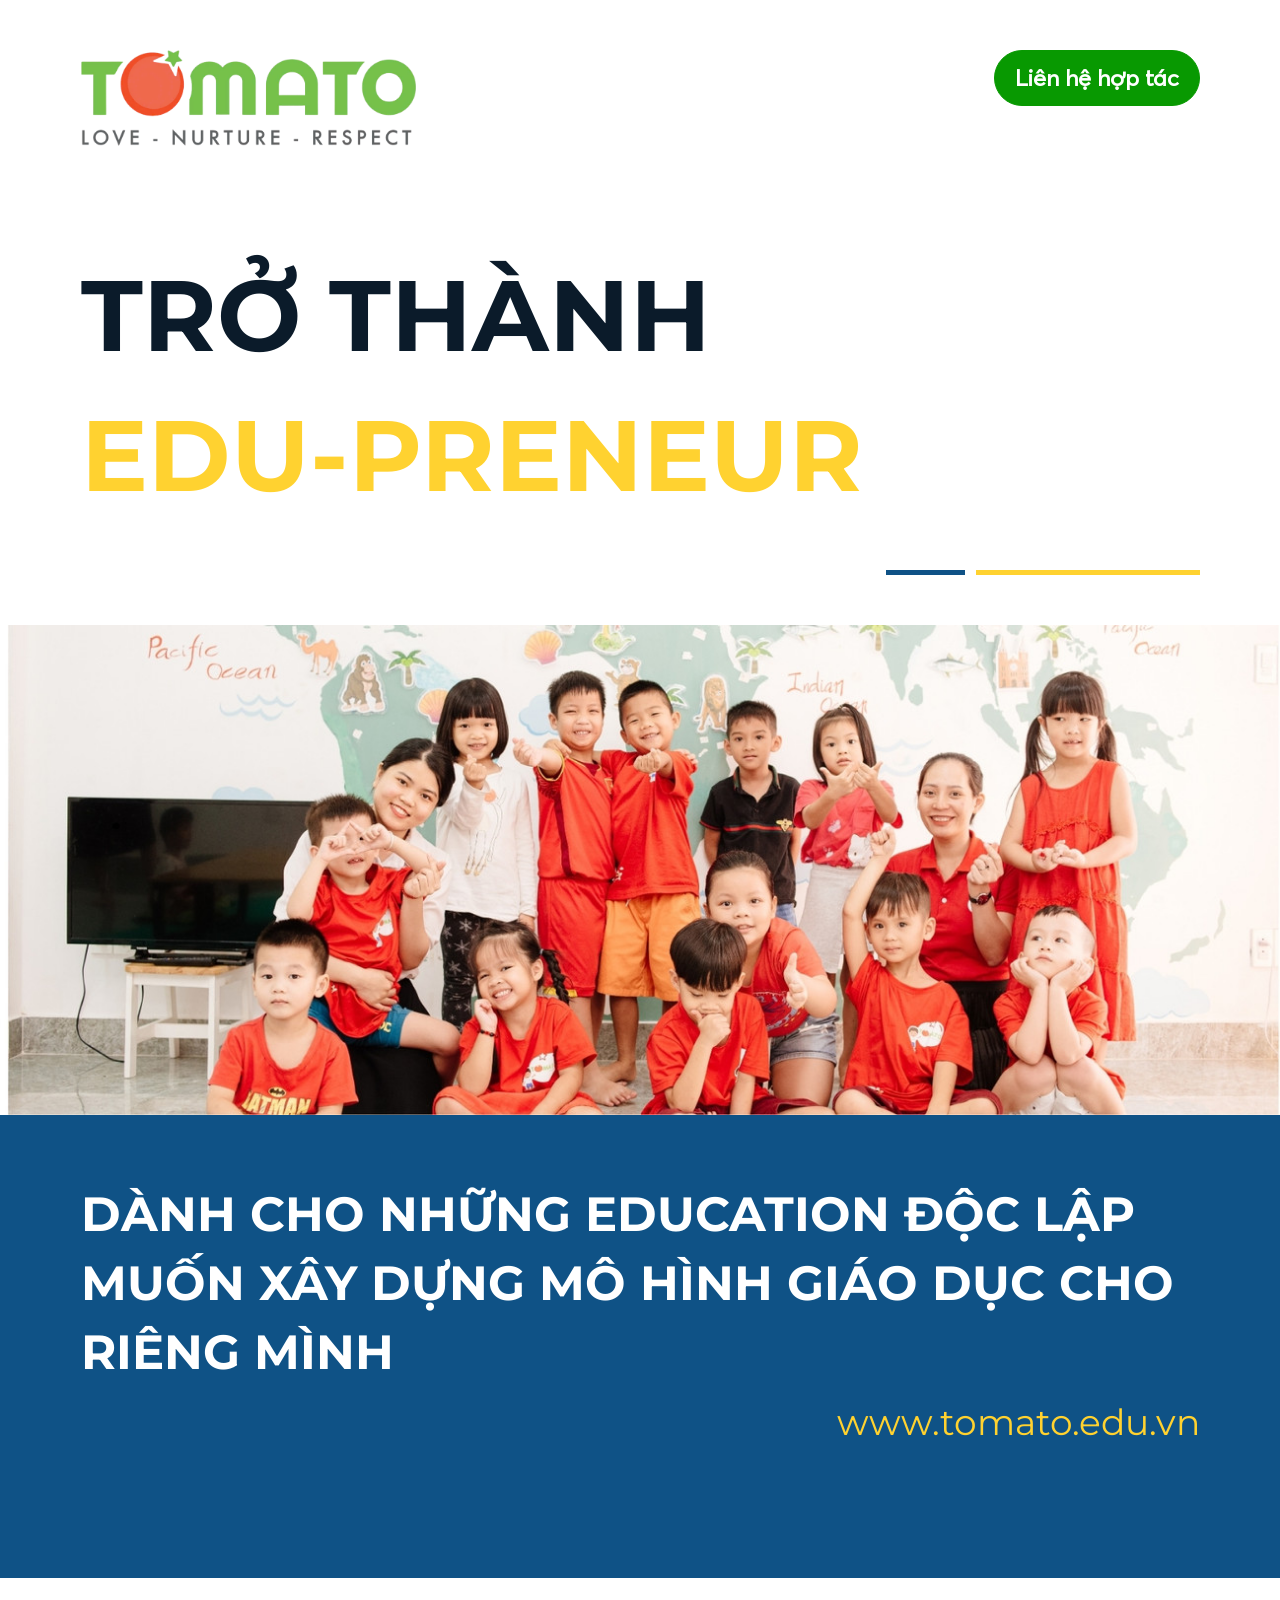
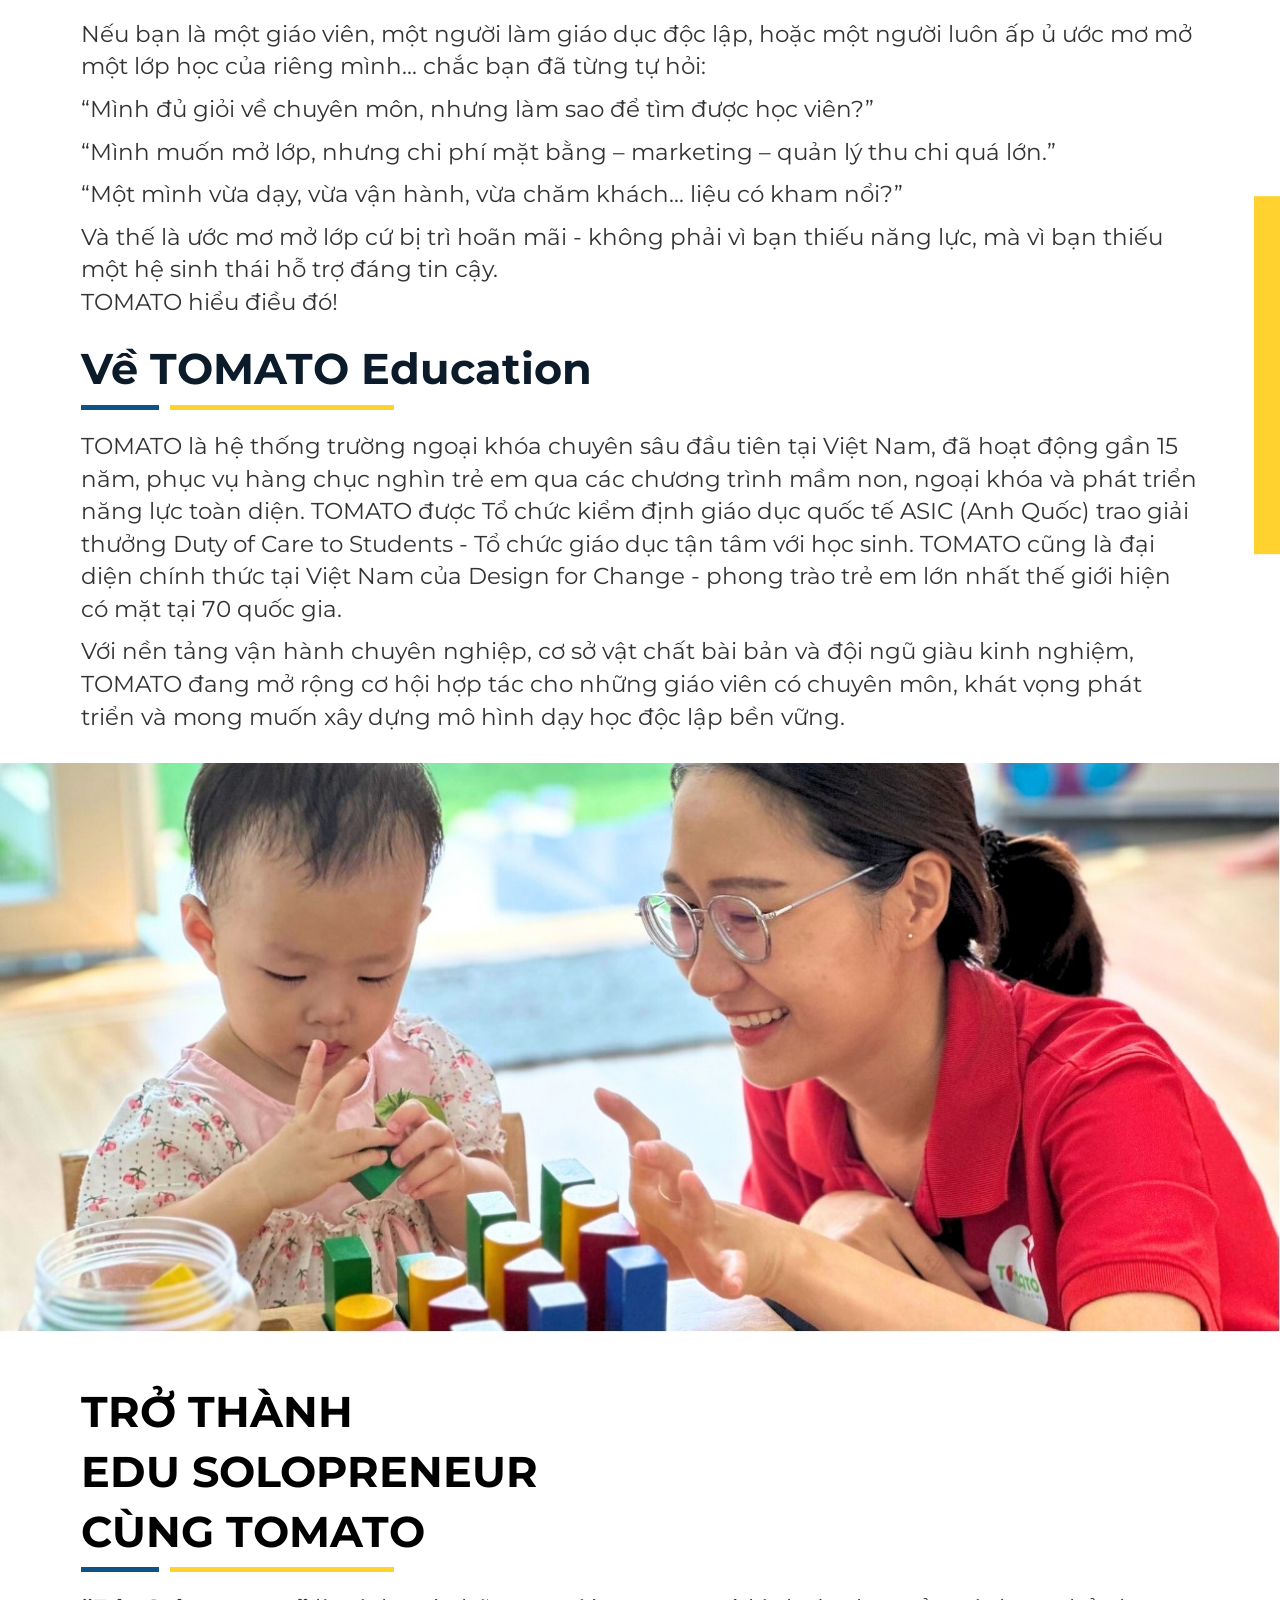
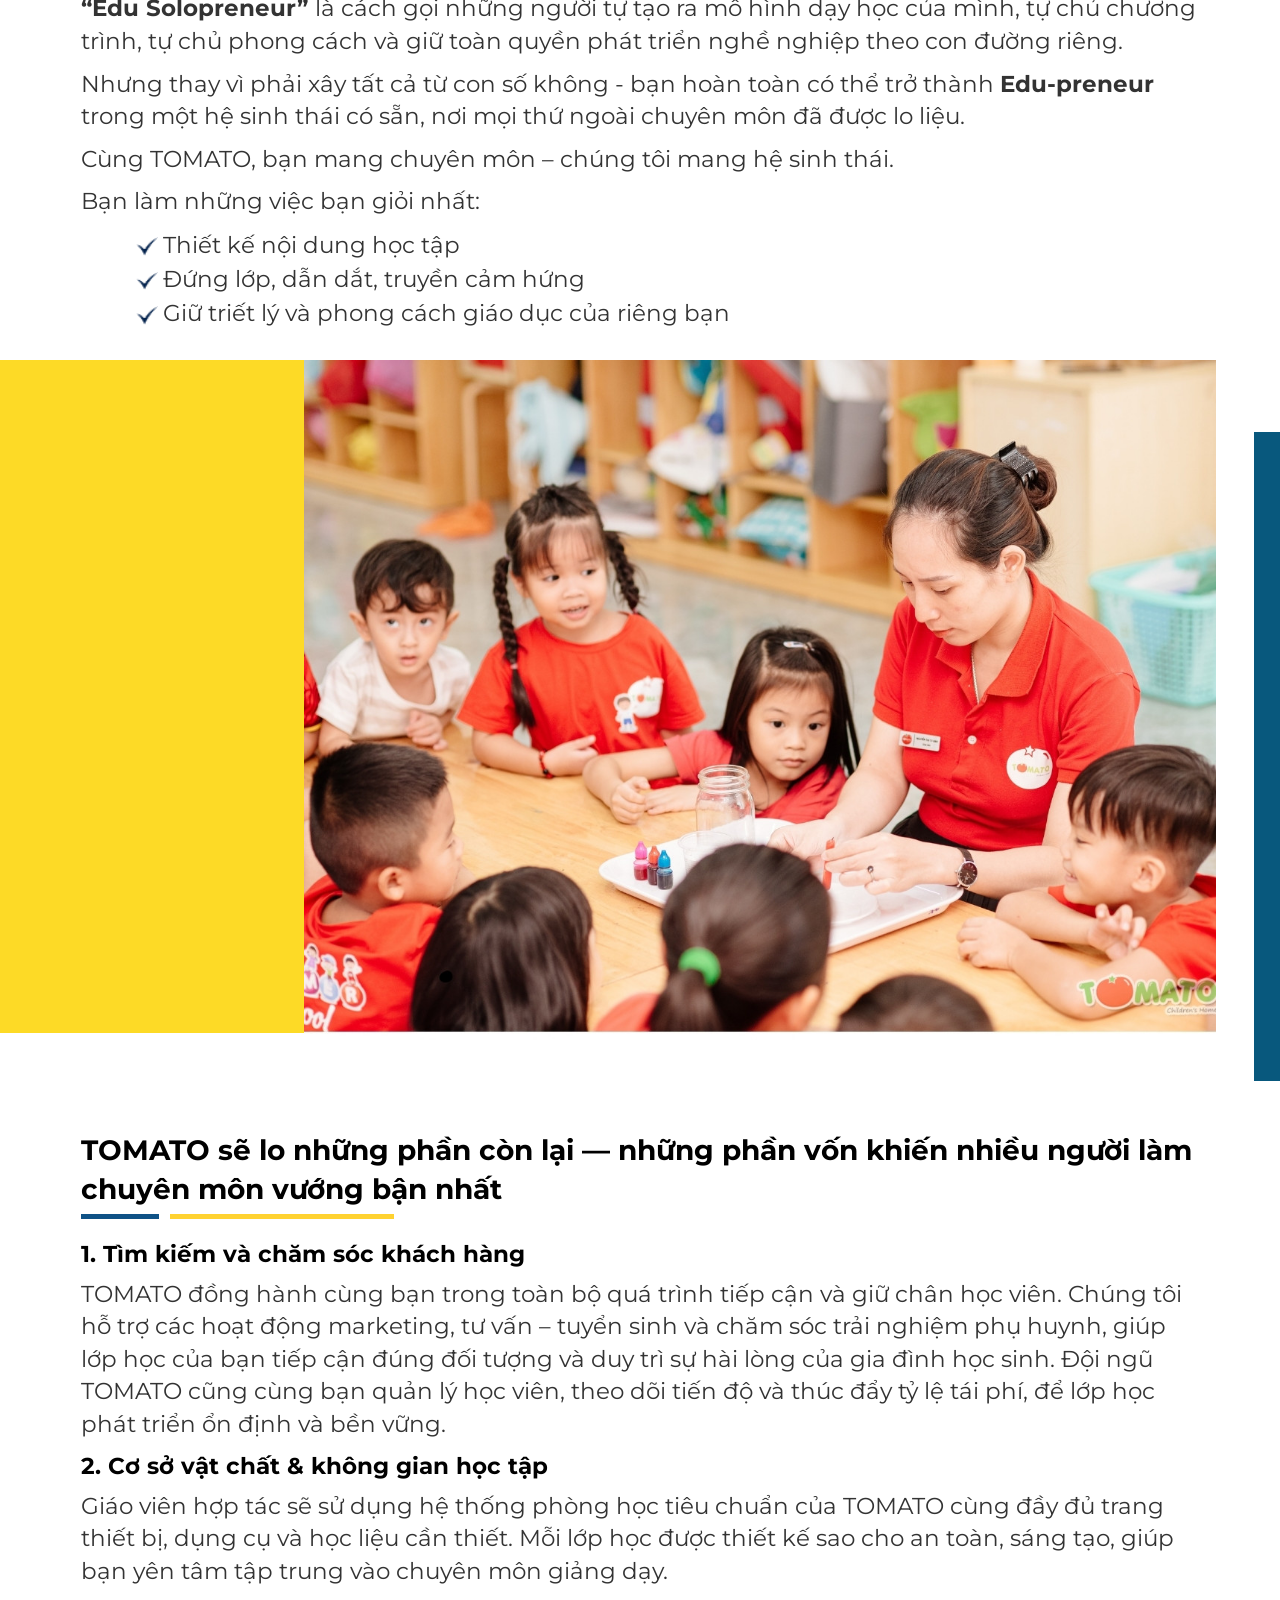
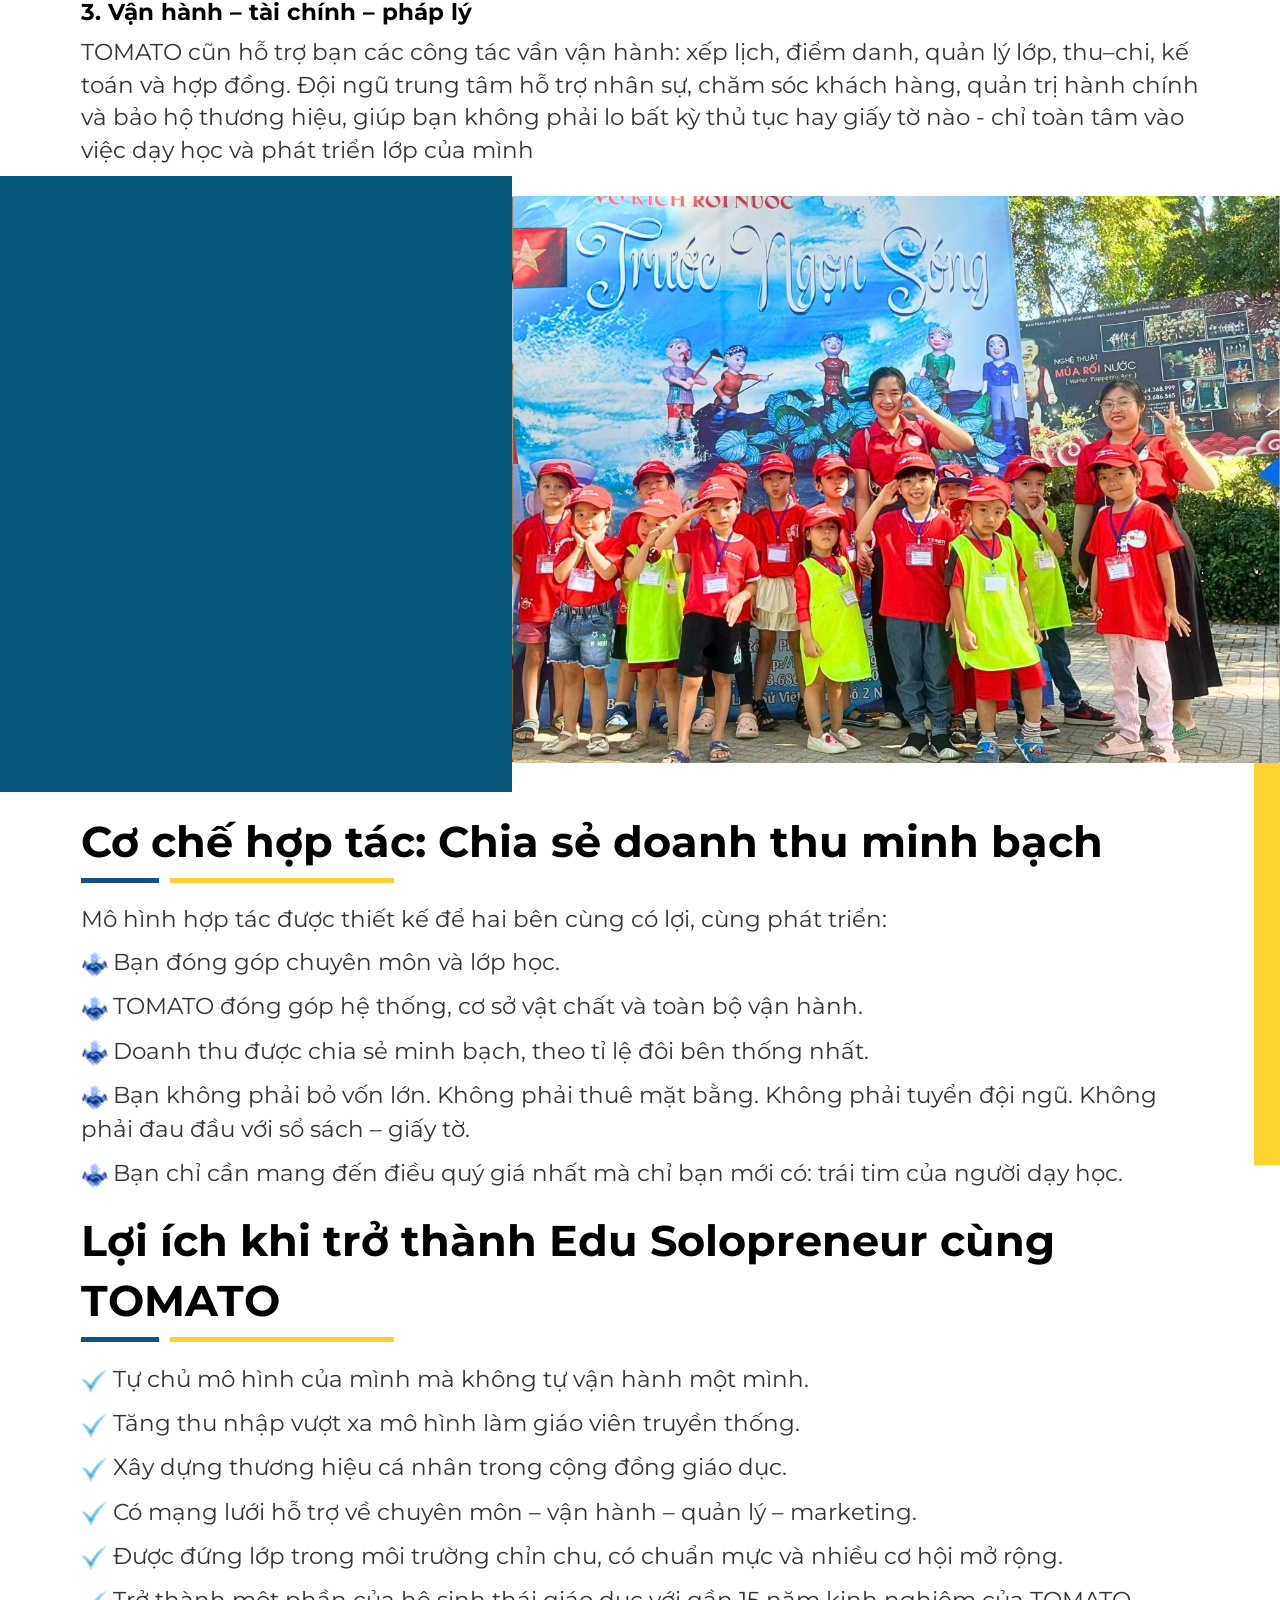
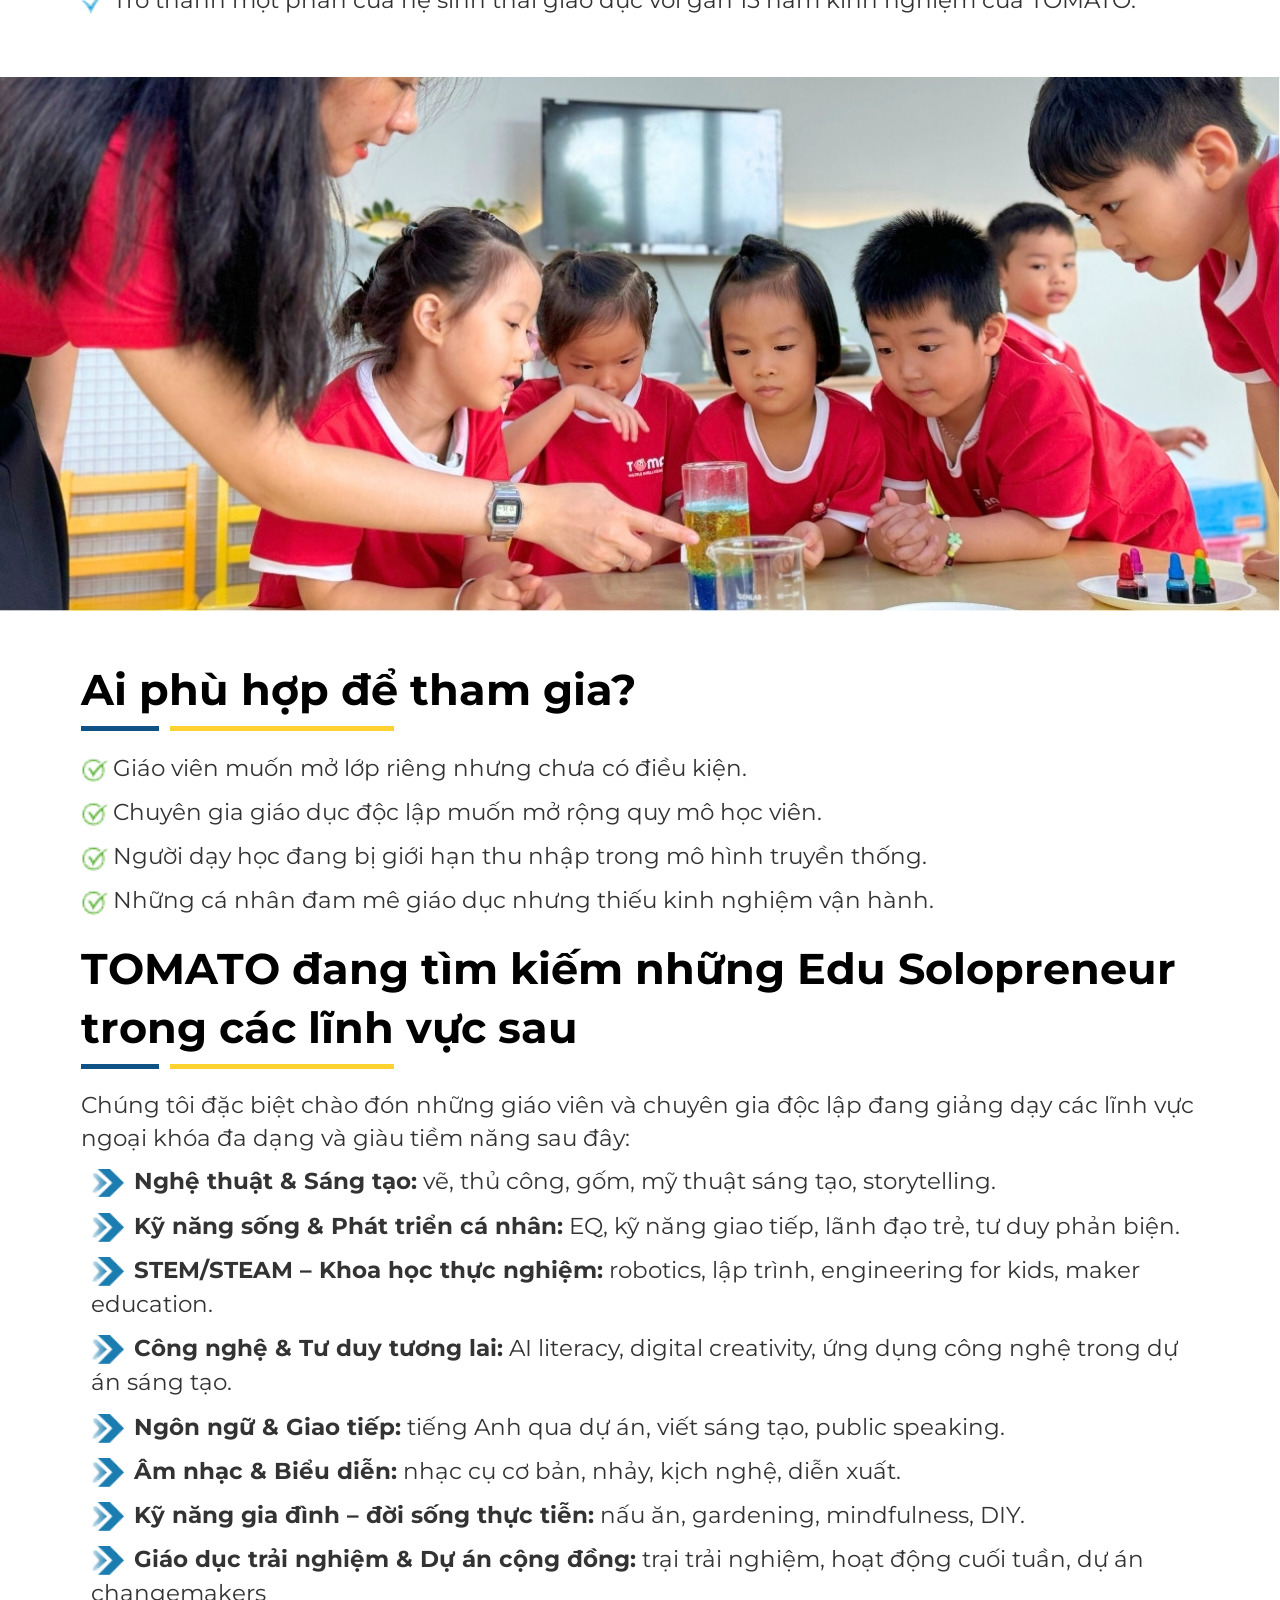
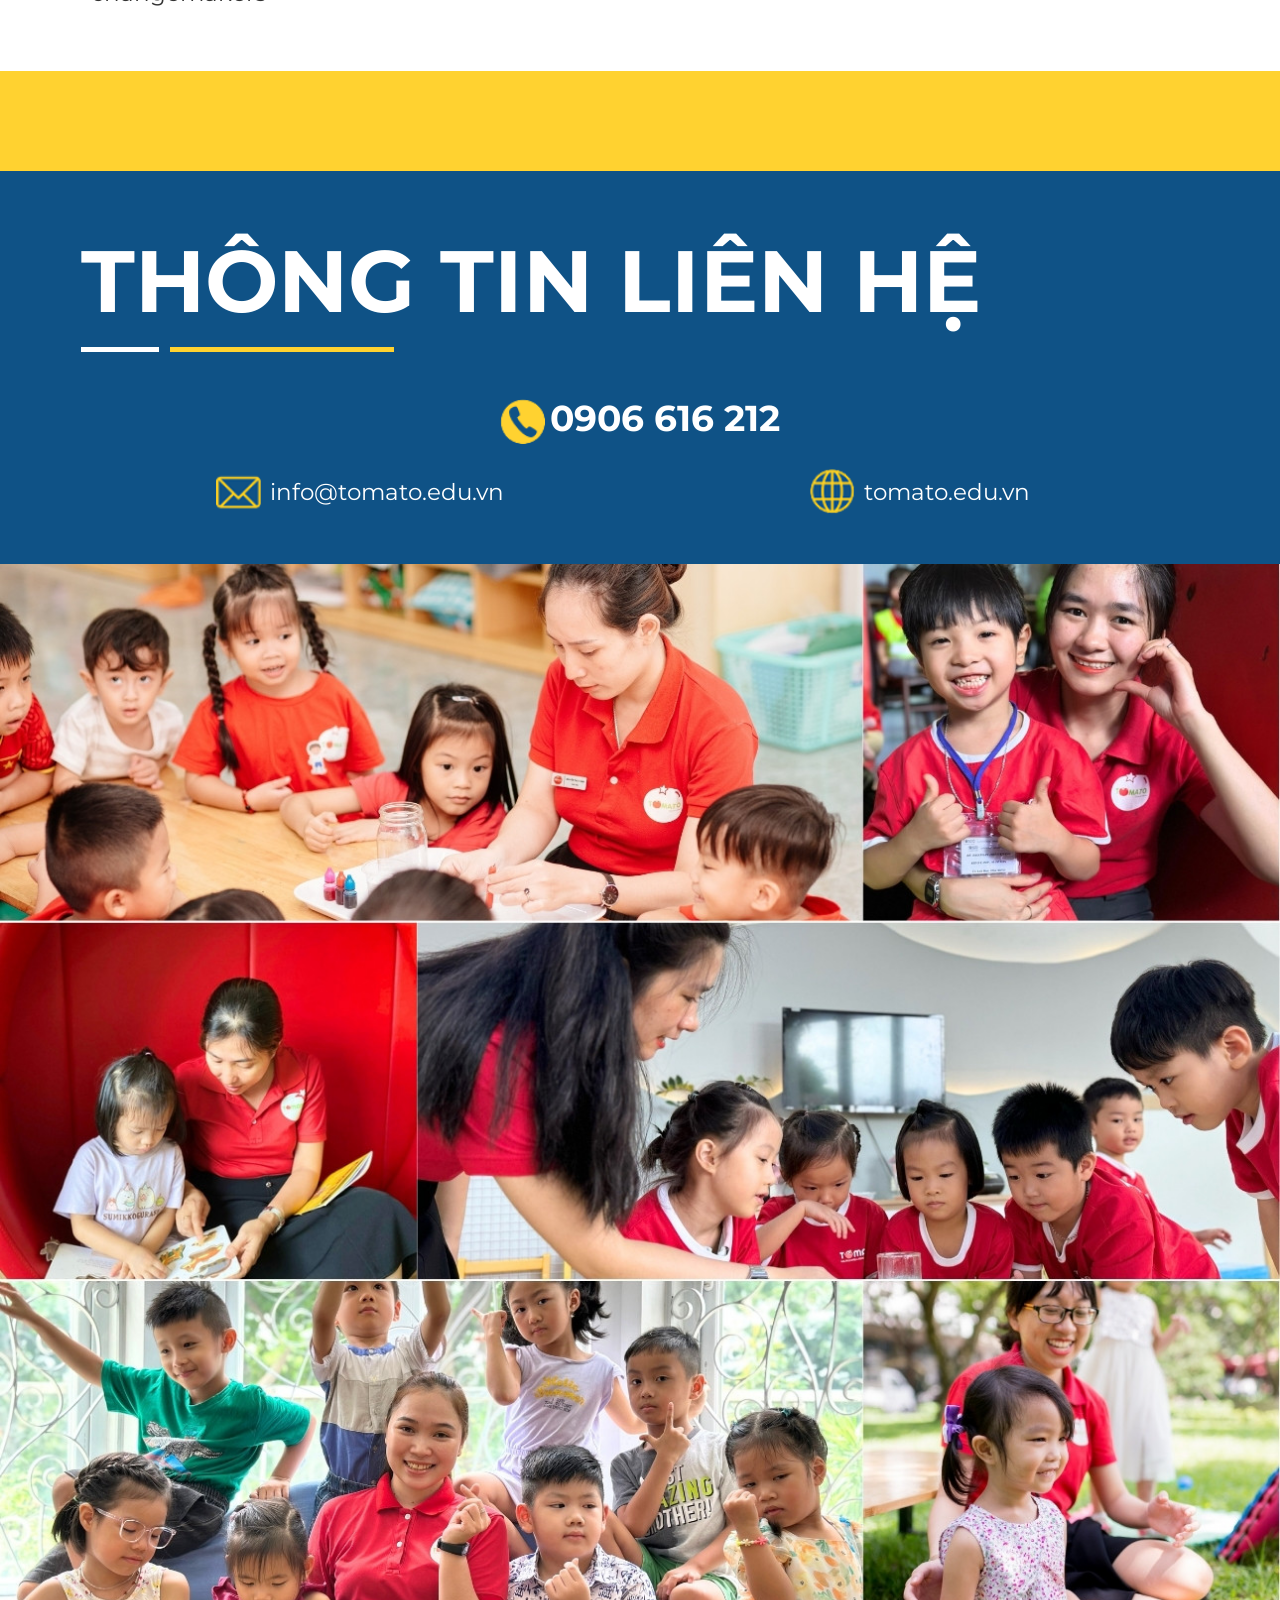
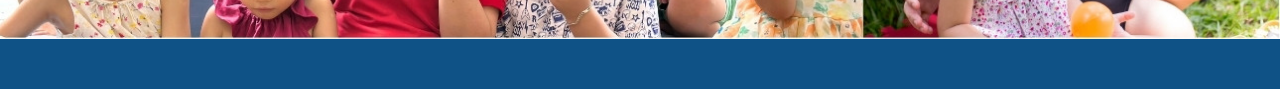
==== commit ad1f86ce: "update page" ====
--- a/edu-preneur.html
+++ b/edu-preneur.html
@@ -20,7 +20,7 @@
     <div class="page-main page-preneur">
         <div class="container">
             <div class="md-header clearfix">
-                <a href="#" class="logo"><img src="./images/preneur/logo.png" alt=""></a>
+                <a href="index.html" class="logo"><img src="./images/preneur/logo.png" alt=""></a>
                 <a href="https://forms.gle/WWkGbHKQeKwdA5vWA" target="_blank" class="md-button">Liên hệ hợp tác</a>
             </div>
             
@@ -74,7 +74,11 @@
                 </div>
                 
             </div>
-            <img src="./images/slide-2.jpg" alt="">
+            <div class="md-img">
+                <div class="bg-md-img"></div>
+                <img src="./images/preneur/img-3.jpg" alt="">
+            </div>
+            <div class="bg-sc-7"></div>
         </div>
         <div class="section-8">
             <div class="container">
@@ -87,7 +91,10 @@
                 <p>TOMATO cũn hỗ trợ bạn các công tác vần vận hành: xếp lịch, điểm danh, quản lý lớp, thu–chi, kế toán và hợp đồng. Đội ngũ trung tâm hỗ trợ nhân sự, chăm sóc khách hàng, quản trị hành chính và bảo hộ thương hiệu, giúp bạn không phải lo bất kỳ thủ tục hay giấy tờ nào - chỉ toàn tâm vào việc dạy học và phát triển lớp của mình</p>
                 
             </div>
-            <img src="./images/slide-2.jpg" alt="">
+            <div class="md-img">
+                <div class="bg-md-img"></div>
+                <img src="./images/preneur/img-4.jpg" alt="">
+            </div>
         </div>
         <div class="section-9">
            <div class="md-relative">
@@ -109,7 +116,7 @@
                </div>
                <div class="bg-re-9"></div>
            </div>
-            <img src="./images/slide-2.jpg" alt="" class="img-sc-9">
+            <img src="./images/preneur/img-5.jpg" alt="" class="img-sc-9">
             <div class="container">
                 <h2>Ai phù hợp để tham gia?</h2>
                 <span><img src="./images/preneur/ico-3.png" alt="">Giáo viên muốn mở lớp riêng nhưng chưa có điều kiện.</span>
@@ -153,30 +160,7 @@
             </div>
         </div>
         <div class="md-img">
-            <div class="md-row clearfix">
-                <div class="md-col-1">
-                    <img src="./images/preneur/img-3.jpg" alt="">
-                </div>
-                <div class="md-col-2">
-                    <img src="./images/preneur/img-4.jpg" alt="">
-                </div>
-            </div>
-            <div class="md-row clearfix">
-                <div class="md-col-2">
-                    <img src="./images/preneur/img-4.jpg" alt="">
-                </div>
-                <div class="md-col-1">
-                    <img src="./images/preneur/img-3.jpg" alt="">
-                </div>
-            </div>
-            <div class="md-row clearfix">
-                <div class="md-col-1">
-                    <img src="./images/preneur/img-3.jpg" alt="">
-                </div>
-                <div class="md-col-2">
-                    <img src="./images/preneur/img-4.jpg" alt="">
-                </div>
-            </div>
+            <img src="./images/preneur/img-6.jpg" alt="">
         </div>
     </footer>
 </body>
--- a/css/style.css
+++ b/css/style.css
@@ -1057,6 +1057,30 @@
 }
 .page-preneur .section-7{
     margin-bottom: 50px;
+    position: relative;
+    padding-bottom: 30px;
+}
+.page-preneur .section-7 .bg-sc-7{
+    position: absolute;
+    right: 0;
+    bottom: 0%;
+    width: 2%;
+    height: 50%;
+    background: #08587d;
+}
+.page-preneur .section-7 .md-img{
+    position: relative;
+    margin-right: 5%;
+}
+.page-preneur .section-7 .md-img .bg-md-img{
+    width: 25%;
+    background: #fdda26;
+    height: 97.4%;
+    position: absolute;
+}
+.page-preneur .section-7 .md-img img{
+    width: 75%;
+    margin-left: 25%;
 }
 .page-preneur .section-7 h2{
     text-transform: uppercase;
@@ -1087,6 +1111,20 @@
     font-weight: 700;
     color: #000;
 }
+.page-preneur .section-8 .md-img{
+    position: relative;
+}
+.page-preneur .section-8 .md-img .bg-md-img{
+    width: 40%;
+    background: #08587d;
+    height: 105%;
+    position: absolute;
+    top: 0%;
+}
+.page-preneur .section-8 .md-img img{
+    width: 60%;
+    margin-left: 40%;
+}
 .page-preneur .section-8 img{
     margin-top: 20px;
 }
@@ -1138,7 +1176,7 @@
         padding: 10px 20px;
     font-family: 'AvertaStdCY-Regular';
     font-weight: 700;
-    font-size: calc(10px + 2vw);
+    font-size: calc(10px + 1vw);
     background: #089901;
     border: 1px solid #089901;
 }
@@ -1239,6 +1277,9 @@
     }
 }
 @media screen and (max-width: 767px){
+    .page-preneur .section-7 .bg-sc-7{
+        display: none;
+    }
     .page-preneur .md-header{
         padding: 30px 0px 50px;
     }
